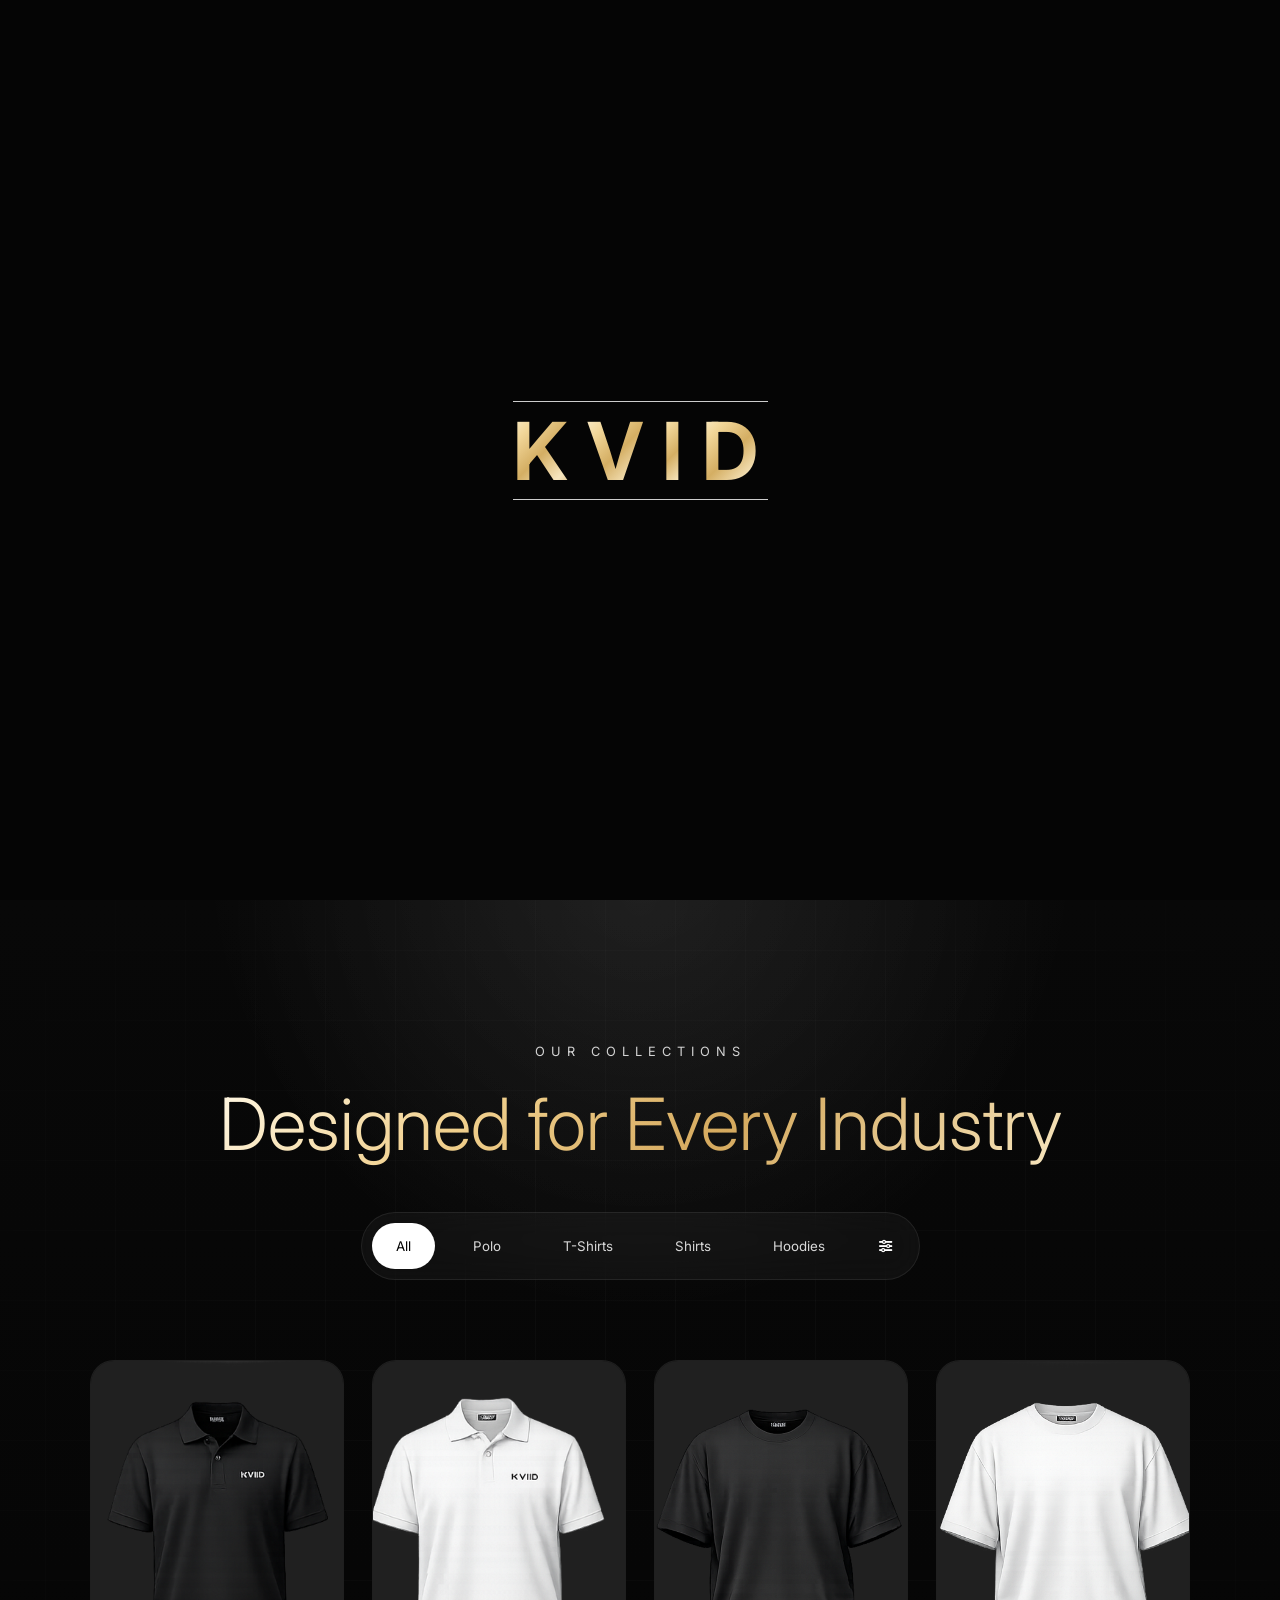
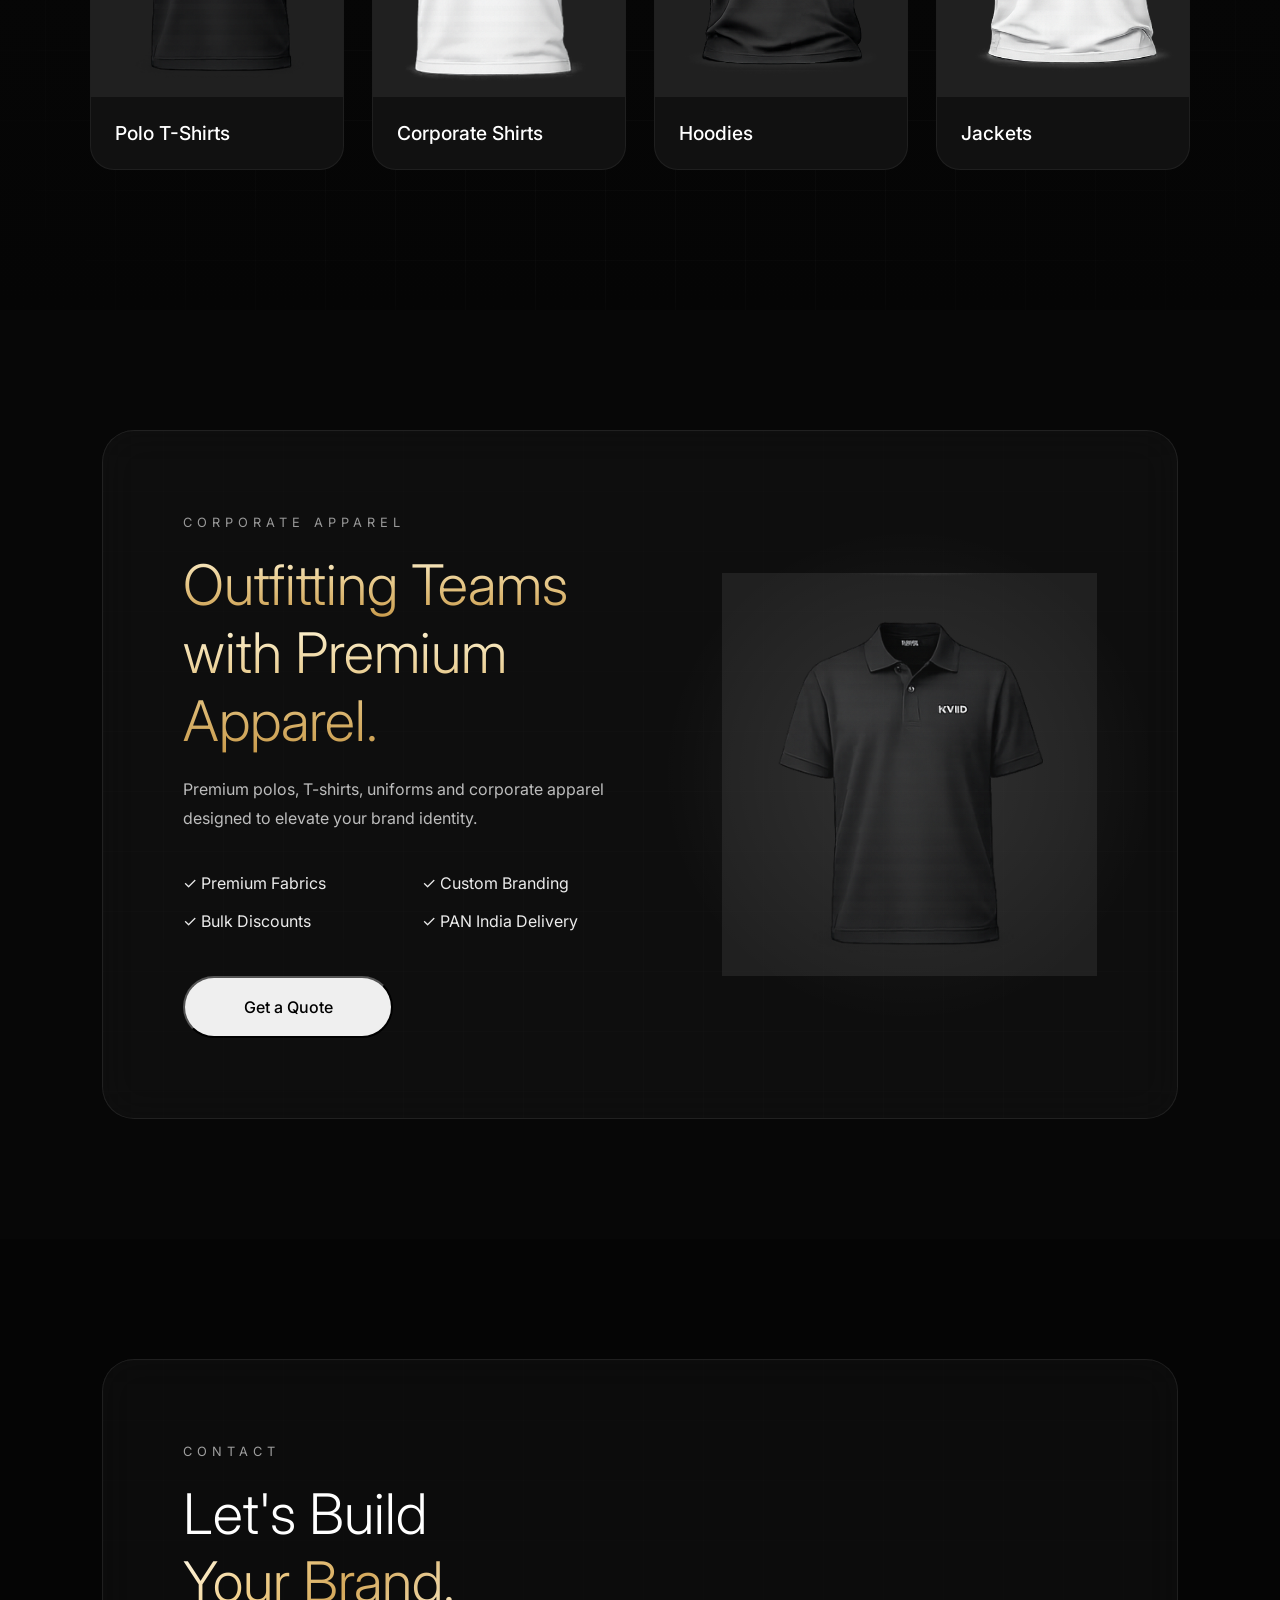
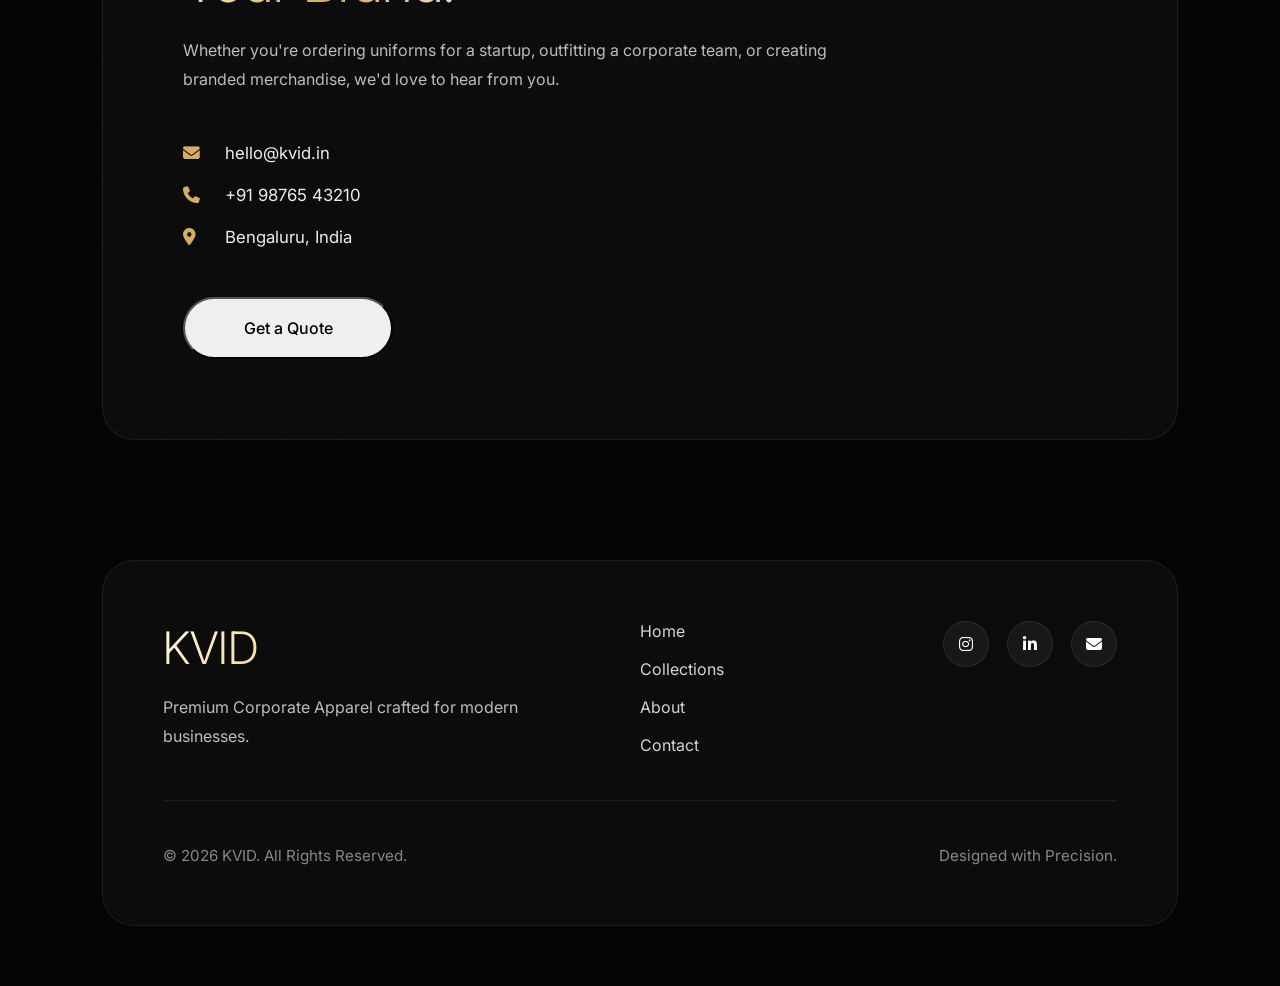
==== index.html @ 5975c732 "Complete premium KVID website with About, Contact and Footer" ====
<!DOCTYPE html>
<html lang="en">

<head>

    <meta charset="UTF-8">

    <meta name="viewport"
          content="width=device-width, initial-scale=1.0">

    <title>KVID Corporate</title>

    <link rel="stylesheet"
          href="https://cdnjs.cloudflare.com/ajax/libs/font-awesome/6.7.2/css/all.min.css">

    <link rel="preconnect"
          href="https://fonts.googleapis.com">

    <link rel="preconnect"
          href="https://fonts.gstatic.com"
          crossorigin>

    <link href="https://fonts.googleapis.com/css2?family=Inter:wght@300;400;500;600;700&display=swap"
          rel="stylesheet">
<script src="https://cdn.jsdelivr.net/npm/gsap@3.13.0/dist/gsap.min.js"></script>

    <link rel="stylesheet" href="css/global.css">
    <link rel="stylesheet" href="css/navbar.css">
    <link rel="stylesheet" href="css/hero.css">
    <link rel="stylesheet" href="css/collections.css">
    <link rel="stylesheet" href="css/animations.css">
<link rel="stylesheet" href="css/loader.css">
<link rel="stylesheet" href="css/about.css">
<link rel="stylesheet" href="css/contact.css">
<link rel="stylesheet" href="css/footer.css">

</head>

<body>

<!-- ==========================================
     NAVBAR
========================================== -->
<div id="loader">

    <div class="">

        <div class="loader-line top"></div>

        <div class="loader-logo">

            <span>K</span>
            <span>V</span>
            <span>I</span>
            <span>D</span>

        </div>

        <div class="loader-line bottom"></div>

    </div>

</div>
<header class="navbar">

    <div class="nav-wrapper container">

        <div class="logo">

            KVID

        </div>

        <nav class="nav-links">

            <a href="#hero">Home</a>
            <a href="#collections">Collections</a>
            <a href="about">About</a>
            <a href="#corporate">Corporate</a>
            <a href="#contact">Contact</a>

        </nav>

        <button class="nav-btn">

            Get Quote

        </button>

    </div>

</header>

<!-- ==========================================
     HERO
========================================== -->

<section class="hero" id="hero">

    <video
        class="hero-video"
        autoplay
        muted
        loop
        playsinline>

        <source
            src="v1.mp4"
            type="video/mp4">

    </video>

    <div class="hero-overlay"></div>

    <div class="hero-content">

        <div class="hero-text">

            <span class="hero-badge">

                PREMIUM CORPORATE APPAREL

            </span>

            <h1 class="hero-title">

                KVID <br> CLOTHING

            </h1>

            <p class="hero-description">

                MINIMALIST • CORPORATE

            </p>

            <div class="hero-buttons">

                <button class="primary-btn">

                    Explore Collection

                </button>

                <button class="secondary-btn">

                    Get a Quote

                </button>

            </div>

        </div>

    </div>

    <div class="scroll-indicator">

        Scroll

        <div class="scroll-line"></div>

    </div>

</section>

<!-- ==========================================
     COLLECTIONS
========================================== -->

<section class="collections" id="collections">

    <div class="collection-header">

        <span id= "spin" >Our Collections</span>

        <h2>    <span class="gold-text">
        Designed for Every Industry
    </span></h2>

    </div>

    <div class="collection-toolbar">

        <button class="filter-btn active">All</button>
        <button class="filter-btn">Polo</button>
        <button class="filter-btn">T-Shirts</button>
        <button class="filter-btn">Shirts</button>
        <button class="filter-btn">Hoodies</button>

        <button class="filter-icon">

            <i class="fa-solid fa-sliders"></i>

        </button>

    </div>

    <div class="collection-grid">

        <!-- CARD 1 -->

        <div class="collection-card"
             data-category="polo"
             data-name="Premium Polo"

             data-black-front="polo1.png"
             data-black-back="polo1-back.png"

             data-red-front="S-r.png"
             data-red-back="S-r-back.png"

             data-navy-front="S-b.png"
             data-navy-back="S-b-back.png">

            <img src="polo1.png" alt="Premium Polo">

            <h3>Polo T-Shirts</h3>

        </div>

        <!-- CARD 2 -->

        <div class="collection-card"
             data-category="shirts"
             data-name="Corporate Shirt"

             data-black-front="polo2.png"
             data-black-back="polo2-back.png">

            <img src="polo2.png" alt="Corporate Shirt">

            <h3>Corporate Shirts</h3>

        </div>

        <!-- CARD 3 -->

        <div class="collection-card"
             data-category="hoodies"
             data-name="Premium Hoodie"

             data-black-front="shirt1.png"
             data-black-back="shirt1-back.png">

            <img src="shirt1.png" alt="Premium Hoodie">

            <h3>Hoodies</h3>

        </div>

        <!-- CARD 4 -->

        <div class="collection-card"
             data-category="tshirts"
             data-name="Corporate Jacket"

             data-black-front="shirt2.png"
             data-black-back="shirt2-back.png">

            <img src="shirt2.png" alt="Corporate Jacket">

            <h3>Jackets</h3>

        </div>

    </div>

</section>
<!-- ==========================================
     PRODUCT QUICK VIEW MODAL
========================================== -->

<div class="product-modal">

    <div class="product-box">

        <button class="close-modal">

            &times;

        </button>

        <!-- LEFT -->

        <div class="product-left">

            <div class="product-image">

                <img
                    src=""
                    class="front-img"
                    alt="Front View">

                <img
                    src=""
                    class="back-img"
                    alt="Back View">

            </div>

        </div>

        <!-- RIGHT -->

        <div class="product-right">

            <h2 id="productTitle">

                Premium Polo

            </h2>

            <p class="product-price">

                ₹499

            </p>

            <h4>Colours</h4>

            <div class="color-options">

                <button
                    class="color black active"
                    data-color="black">
                </button>

                <button
                    class="color red"
                    data-color="red">
                </button>

                <button
                    class="color navy"
                    data-color="navy">
                </button>

            </div>

            <h4>Sizes</h4>

            <div class="sizes">

                <button>XS</button>
                <button>S</button>
                <button class="active">M</button>
                <button>L</button>
                <button>XL</button>
                <button>XXL</button>

            </div>

            <button class="primary-btn">

                Add to Cart

            </button>

        </div>

    </div>

</div>
<!-- ==========================================
     ABOUT
========================================== -->

<section class="about" id = "about">

    <div class="about-card">

        <div class="about-left">

            <span class="about-tag">
                CORPORATE APPAREL
            </span>

            <h2>
               <span> Outfitting Teams</span>
                <br>
               <span> with Premium Apparel.</span>
            </h2>

            <p>
                Premium polos, T-shirts, uniforms and corporate apparel
                designed to elevate your brand identity.
            </p>

            <div class="about-features">

               <div><span>✓ Premium Fabrics</span></div>
                <div>✓ Custom Branding</div>
                <div>✓ Bulk Discounts</div>
                <div>✓ PAN India Delivery</div>

            </div>

            <button class="primary-btn">
                Get a Quote
            </button>

        </div>

        <div class="about-right">

            <img src="polo1.png">

        </div>

    </div>

</section>
<section class="contact" id="contact">

    <div class="contact-card">

        <span class="contact-tag">
            CONTACT
        </span>

        <h2>
            Let's Build
            <br>
            <span class="gold-text">Your Brand.</span>
        </h2>

        <p>
            Whether you're ordering uniforms for a startup,
            outfitting a corporate team, or creating branded
            merchandise, we'd love to hear from you.
        </p>

        <div class="contact-info">

            <div>
                <i class="fa-solid fa-envelope"></i>
                hello@kvid.in
            </div>

            <div>
                <i class="fa-solid fa-phone"></i>
                +91 98765 43210
            </div>

            <div>
                <i class="fa-solid fa-location-dot"></i>
                Bengaluru, India
            </div>

        </div>

        <button class="primary-btn">
            Get a Quote
        </button>

    </div>

</section>
<!-- ==========================================
     FOOTER
========================================== -->

<footer class="footer">

    <div class="footer-card">

        <div class="footer-top">

            <div class="footer-brand">

                <h2>KVID</h2>

                <p>
                    Premium Corporate Apparel crafted for modern businesses.
                </p>

            </div>

            <div class="footer-links">

                <a href="#hero">Home</a>
                <a href="#collections">Collections</a>
                <a href="#about">About</a>
                <a href="#contact">Contact</a>

            </div>

            <div class="footer-social">

                <a href="#"><i class="fab fa-instagram"></i></a>
                <a href="#"><i class="fab fa-linkedin-in"></i></a>
                <a href="mailto:hello@kvid.in"><i class="fas fa-envelope"></i></a>

            </div>

        </div>

        <div class="footer-divider"></div>

        <div class="footer-bottom">

            <p>© 2026 KVID. All Rights Reserved.</p>

            <span>Designed with Precision.</span>

        </div>

    </div>

</footer>
<!-- ==========================================
     SCRIPTS
========================================== -->

<script src="js/navbar.js"></script>
<script src="js/hero.js"></script>
<script src="js/collections.js"></script>
<script src="js/app.js"></script>
<script src="js/loader.js"></script>
</body>

</html>
---- css/global.css ----
/* RESET */

*,
*::before,
*::after{
    margin:0;
    padding:0;
    box-sizing:border-box;
}

html,
body{
    width:100%;
    height:100%;
    margin:0;
    padding:0;
}

body{
    overflow-x:hidden;
    font-family:"Inter",sans-serif;
    background:#050505;
    color:white;
}

img{
    display:block;
    max-width:100%;
}

a{
    text-decoration:none;
    color:inherit;
}

button{
    font-family:inherit;
    cursor:pointer;
}

.container{
    width:min(92%,1500px);
    margin:0 auto;
}
---- css/navbar.css ----
/* ===========================================
   NAVBAR
=========================================== */

.navbar{

    position:fixed;

    top:24px;

    left:50%;

    transform:translateX(-50%);

    width:min(92%,1500px);

    z-index:1000;

    transition:.4s ease;

}

.nav-wrapper{

    display:flex;

    justify-content:space-between;

    align-items:center;

    padding:18px 36px;

    border:1px solid rgba(255,255,255,.08);

    background:rgba(10,10,10,.55);

    backdrop-filter:blur(18px);

    border-radius:18px;

}

/* ===========================================
   LOGO
=========================================== */

.logo{

    font-size:1.6rem;

    font-weight:600;

    letter-spacing:4px;

    text-transform:uppercase;

}

/* ===========================================
   LINKS
=========================================== */

.nav-links{

    display:flex;

    align-items:center;

    gap:42px;

}

.nav-links a{

    position:relative;

    color:#d7d7d7;

    font-size:.95rem;

    transition:.3s;

}

.nav-links a:hover{

    color:white;

}

.nav-links a::after{

    content:"";

    position:absolute;

    left:0;

    bottom:-8px;

    width:0;

    height:2px;

    background:white;

    transition:.3s;

}

.nav-links a:hover::after{

    width:100%;

}

/* ===========================================
   CTA
=========================================== */

.nav-btn{

    border:none;

    background:white;

    color:black;

    padding:14px 28px;

    border-radius:999px;

    font-size:.9rem;

    font-weight:600;

    transition:.35s;

}

.nav-btn:hover{

    transform:translateY(-3px);

    box-shadow:0 12px 28px rgba(255,255,255,.18);

}

/* ===========================================
   SCROLLED
=========================================== */

.navbar.scrolled{

    top:14px;

}

.navbar.scrolled .nav-wrapper{

    padding:14px 32px;

    background:rgba(8,8,8,.82);

}
---- css/hero.css ----
.hero{
    position: relative;
    min-height: 100vh;
    overflow: hidden;

    display: flex;
    align-items: flex-start;   /* instead of center */

    padding-top: 125px;        /* move content down */
}


.hero-video{

    position:absolute;

    inset:0;

    width:100%;

    height:100%;

    object-fit:cover;

    filter:brightness(.45);

}



.hero-overlay{

    position:absolute;

    inset:0;

    background:

        linear-gradient(
            to right,
            rgba(5,5,5,.82),
            rgba(5,5,5,.45),
            rgba(5,5,5,.18)
        );

}



.hero-content{
    position: relative;
    z-index: 2;

    width: min(92%, 1500px);
    margin: 0 auto;
}

.hero-text{

    max-width:650px;

}

.hero-subtitle{

    display:inline-block;

    color:#b8b8b8;

    letter-spacing:5px;

    font-size:.8rem;

    text-transform:uppercase;

    margin-bottom:28px;

}

.hero-title{

    font-size:5rem;

    font-weight:300;

    line-height:0.95;

    letter-spacing:-2px;

    margin-bottom:24px;

}

.hero-description{

    max-width:620px;

    color:#c4c4c4;

    line-height:1.8;

    font-size:1.1rem;

    margin-bottom:48px;

}


.hero-buttons{
    display:flex;
    align-items:center;
    gap:20px;
    margin-top:45px;
}

.primary-btn,
.secondary-btn{

    display:inline-flex;
    align-items:center;
    justify-content:center;

    width:auto;
    min-width:210px;
    height:62px;

    padding:0 36px;

    border-radius:999px;

    font-size:1rem;
    font-weight:500;

    flex:0 0 auto;
}


.scroll-indicator{

    position:absolute;

    left:50%;

    bottom:0px;

    transform:translateX(-50%);

    color:#d5d5d5;

    letter-spacing:4px;

    font-size:.50rem;

    text-transform:uppercase;

}

.scroll-line{

    width:1px;

    height:70px;

    background:white;

    margin:14px auto 0;

    opacity:.6;
}
.hero-stats{
    display:flex;
    gap:70px;
    margin-top:80px;
}

.stat h2{
    font-size:3rem;
    font-weight:500;
    margin-bottom:8px;
}

.stat p{
    font-size:.9rem;
    letter-spacing:2px;
    color:#bdbdbd;
    text-transform:uppercase;
}
.hero-badge{

    display:inline-flex;
    align-items:center;

    padding:10px 22px;

    border:1px solid rgba(255,255,255,.18);

    border-radius:999px;

    background:rgba(255,255,255,.06);

    backdrop-filter:blur(12px);

    color:#d7d7d7;

    text-transform:uppercase;

    letter-spacing:3px;

    font-size:.82rem;

    margin-bottom:34px;
}
---- css/collections.css ----
/* ===========================================
   COLLECTIONS
=========================================== */

.collections{

    position:relative;

    min-height:100vh;

    padding:140px 7%;

    overflow:hidden;

    z-index:5;

    background:
        radial-gradient(circle at top, rgba(255,255,255,.05), transparent 35%),
        linear-gradient(to bottom,#080808,#050505);
}
/* ===========================================
   GRID BACKGROUND
=========================================== */

.collections::after{

    content:"";

    position:absolute;

    inset:0;

    background-image:

        linear-gradient(
            rgba(255,255,255,.035) 1px,
            transparent 1px
        ),

        linear-gradient(
            90deg,
            rgba(255,255,255,.035) 1px,
            transparent 1px
        );

    background-size:60px 60px;

    opacity:.5;

    z-index:-1;

    pointer-events:none;

    mask-image:
        radial-gradient(circle at center,
        black 45%,
        transparent 95%);

    -webkit-mask-image:
        radial-gradient(circle at center,
        black 45%,
        transparent 95%);
}
.collections::after{

    content:"";

    position:absolute;

    inset:0;

    background-image:

        linear-gradient(
            rgba(255,255,255,.03) 1px,
            transparent 1px
        ),

        linear-gradient(
            90deg,
            rgba(255,255,255,.03) 1px,
            transparent 1px
        );

    background-size:70px 70px;

    opacity:.7;

    pointer-events:none;

    z-index:-1;

    background-position:center;

    mask-image:
        radial-gradient(circle,
        black 25%,
        rgba(0,0,0,.8) 55%,
        transparent 100%);

    -webkit-mask-image:
        radial-gradient(circle,
        black 25%,
        rgba(0,0,0,.8) 55%,
        transparent 100%);
}

.collections::before{

    content:"";

    position:absolute;

    width:900px;
    height:900px;

    left:50%;
    top:-500px;

    transform:translateX(-50%);

    background:
        radial-gradient(circle,
        rgba(255,255,255,.05),
        transparent 70%);
}

/* ===========================================
   HEADER
=========================================== */

.collection-header{

    text-align:center;

    margin-bottom:45px;
}

#spin{

    color:#d2d2d2;

    letter-spacing:6px;

    text-transform:uppercase;

    font-size:.8rem;
}

.collection-header h2{

    font-size:clamp(3rem,6vw,4.5rem);

    font-weight:300;

    margin-top:20px;
}

/* ===========================================
   TOOLBAR
=========================================== */

.collection-toolbar{

    width:fit-content;

    margin:0 auto 80px;

    display:flex;

    gap:14px;

    padding:10px;

    border-radius:999px;

    background:rgba(255,255,255,.04);

    border:1px solid rgba(255,255,255,.08);

    backdrop-filter:blur(15px);
}

.filter-btn{

    padding:13px 24px;

    border:none;

    border-radius:999px;

    background:transparent;

    color:#d9d9d9;

    cursor:pointer;

    transition:.3s;
}

.filter-btn:hover{

    background:rgba(255,255,255,.08);
}

.filter-btn.active{

    background:white;

    color:black;
}

.filter-icon{

    width:46px;
    height:46px;

    border:none;

    border-radius:50%;

    background:transparent;

    color:white;

    cursor:pointer;
}

/* ===========================================
   GRID
=========================================== */

.collection-grid{

    display:grid;

    grid-template-columns:repeat(4,1fr);

    gap:28px;
}

/* ===========================================
   CARD
=========================================== */

.collection-card{

    background:#111;

    border-radius:24px;

    overflow:hidden;

    border:1px solid rgba(255,255,255,.06);

    cursor:pointer;

    transition:.4s;
}

.collection-card:hover{

    transform:translateY(-8px);

    border-color:rgba(255,255,255,.18);

    box-shadow:0 20px 60px rgba(0,0,0,.45);
}

.collection-card img{

    width:100%;

    aspect-ratio:3/4;

    object-fit:cover;

    transition:.45s;
}

.collection-card:hover img{

    transform:scale(1.05);
}

.collection-card h3{

    padding:24px;

    font-weight:500;

    font-size:1.2rem;
}

/* ===========================================
   MODAL
=========================================== */

.product-modal{

    position:fixed;

    inset:0;

    display:none;

    justify-content:center;

    align-items:center;

    padding:40px;

    background:rgba(0,0,0,.75);

    backdrop-filter:blur(15px);

    z-index:9999;
}

.product-modal.active{

    display:flex;
}

/* ===========================================
   BOX
=========================================== */

.product-box{

    width:1100px;

    max-width:100%;

    background:#101010;

    border-radius:30px;

    border:1px solid rgba(255,255,255,.08);

    display:grid;

    grid-template-columns:1fr 1fr;

    overflow:hidden;

    position:relative;
}

/* ===========================================
   CLOSE BUTTON
=========================================== */

.close-modal{

    position:absolute;

    top:25px;
    right:25px;

    width:42px;
    height:42px;

    border:none;

    border-radius:50%;

    background:#1f1f1f;

    color:white;

    cursor:pointer;

    font-size:22px;
}

/* ===========================================
   LEFT
=========================================== */

.product-left{

    padding:60px;

    display:flex;

    justify-content:center;

    align-items:center;
}

.product-image{

    width:100%;

    max-width:420px;

    aspect-ratio:1;

    position:relative;

    cursor:pointer;
}

.front-img,
.back-img{

    position:absolute;

    inset:0;

    width:100%;
    height:100%;

    object-fit:contain;

    transition:opacity .35s ease;

    pointer-events:none;
}

.front-img{

    opacity:1;
}

.back-img{

    opacity:0;
}

.product-image:hover .front-img{

    opacity:0;

}

.product-image:hover .back-img{

    opacity:1;

}

/* ===========================================
   RIGHT
=========================================== */

.product-right{

    padding:60px;

    display:flex;

    flex-direction:column;

    justify-content:center;
}

.product-right h2{

    font-size:2.4rem;

    font-weight:400;

    margin-bottom:12px;
}

.product-price{

    font-size:1.5rem;

    color:#ddd;

    margin-bottom:35px;
}

.product-right h4{

    margin-bottom:14px;

    font-weight:500;
}

/* ===========================================
   COLORS
=========================================== */

.color-options{

    display:flex;

    gap:14px;

    margin-bottom:35px;
}

.color{

    width:34px;
    height:34px;

    border-radius:50%;

    border:2px solid transparent;

    cursor:pointer;
}

.color.active{

    border-color:white;
}

.black{

    background:black;
}

.red{

    background:red;
}

.navy{

    background:#18305d;
}

/* ===========================================
   SIZES
=========================================== */

.sizes{

    display:flex;

    flex-wrap:wrap;

    gap:12px;

    margin-bottom:40px;
}

.sizes button{

    width:52px;
    height:52px;

    border:1px solid rgba(255,255,255,.15);

    background:#151515;

    color:white;

    border-radius:10px;

    cursor:pointer;

    transition:.3s;
}

.sizes button:hover{

    border-color:white;
}

.sizes button.active{

    background:white;

    color:black;
}

/* ===========================================
   BUTTON
=========================================== */

.product-right .primary-btn{

    width:220px;

    margin-top:10px;
}
.gold-text{

    background:linear-gradient(
        135deg,
        #FFF8E6 0%,
        #F1D08D 30%,
        #D4A85B 60%,
        #F7E6BF 100%
    );

    -webkit-background-clip:text;
    background-clip:text;
    -webkit-text-fill-color:transparent;

    display:inline-block;
}
---- css/animations.css ----
.fade-up{

    opacity:0;

    transform:translateY(60px);

}

.fade{

    opacity:0;

}

.scale{

    opacity:0;

    transform:scale(.8);

}
---- css/loader.css ----
.loader-logo{

    display:flex;

    gap:35px;

    overflow:hidden;
}

.loader-logo span{

    color:white;

    font-size:5rem;

    font-weight:700;

    letter-spacing:8px;

    opacity:0;

    transform:translateY(80px);
}
#loader{

    position:fixed;
    inset:0;

    background:#050505;

    display:flex;
    justify-content:center;
    align-items:center;

    z-index:10000;
}

.loader-inner{

    width:650px;

    display:flex;

    flex-direction:column;

    align-items:center;

    gap:40px;
}

.loader-line{

    width:0;

    height:1px;

    background:white;

    opacity:.8;
}

.loader-logo{

    display:flex;

    gap:35px;

    overflow:hidden;
}

.loader-logo span{

    font-size:5rem;

    font-weight:700;

    letter-spacing:10px;

    opacity:0;

    transform:translateY(60px);

    background:linear-gradient(
        135deg,
        #FFF8E6 0%,
        #F2D79A 25%,
        #D4AE63 50%,
        #F7E6BF 75%,
        #B8893C 100%
    );

    -webkit-background-clip:text;
    background-clip:text;
    -webkit-text-fill-color:transparent;

}
---- css/about.css ----
/* ===========================================
   ABOUT
=========================================== */

.about{

    padding:120px 8%;

    background:#070707;

    display:flex;

    justify-content:center;
}
.about-card{

    width:100%;

    max-width:1250px;

    background:rgba(255,255,255,.03);

    border:1px solid rgba(255,255,255,.08);

    border-radius:32px;

    backdrop-filter:blur(20px);

    display:grid;

    grid-template-columns:1.1fr .9fr;

    gap:80px;

    padding:80px;

    position:relative;

    overflow:hidden;
}

.about-card::before{

    content:"";

    position:absolute;

    inset:0;

    background-image:

        linear-gradient(rgba(255,255,255,.025) 1px,transparent 1px),

        linear-gradient(
        90deg,
        rgba(255,255,255,.025) 1px,
        transparent 1px);

    background-size:60px 60px;

    opacity:.35;

    pointer-events:none;
}

.about-container{

    position:relative;

    z-index:2;

    max-width:1450px;

    margin:auto;

    display:grid;

    grid-template-columns:1.1fr .9fr;

    align-items:center;

    gap:100px;
}

.about-tag{

    letter-spacing:5px;

    font-size:.8rem;

    color:#999;
}

.about h2{

    font-size:3.5rem;

    font-weight:300;

    margin:20px 0;
}
.about h2 span{

    background: linear-gradient(
        180deg,
        #FFF6D8 0%,
        #E7C98B 45%,
        #C89A4A 100%
    );

    -webkit-background-clip: text;
    background-clip: text;

    -webkit-text-fill-color: transparent;

    display:inline-block;
}

.about p{

    color:#bdbdbd;

    line-height:1.8;

    margin-bottom:40px;
}

.about-features{

    display:grid;

    grid-template-columns:repeat(2,1fr);

    gap:18px;

    margin-bottom:45px;
}

.about-features div{

    color:#ececec;
}

.about-right{

    display:flex;

    justify-content:center;

    align-items:center;
}

.about-right::before{

    content:"";

    position:absolute;

    width:500px;

    height:500px;

    border-radius:50%;

    background:radial-gradient(circle,
    rgba(255,255,255,.08),
    transparent 70%);
}

.about-right img{

    width:100%;

    max-width:420px;

    animation:float 6s ease-in-out infinite;
}

@keyframes float{

    0%{

        transform:translateY(0px);
    }

    50%{

        transform:translateY(-12px);
    }

    100%{

        transform:translateY(0px);
    }
}
---- css/contact.css ----
.contact{

    padding:120px 8%;

    display:flex;

    justify-content:center;

    background:#050505;

}

.contact-card{

    width:100%;

    max-width:1250px;

    padding:80px;

    border-radius:32px;

    background:rgba(255,255,255,.03);

    border:1px solid rgba(255,255,255,.08);

    backdrop-filter:blur(20px);

    position:relative;

    overflow:hidden;

}

.contact-card::before{

    content:"";

    position:absolute;

    inset:0;

    background-image:

        linear-gradient(rgba(255,255,255,.025) 1px,transparent 1px),

        linear-gradient(90deg,
        rgba(255,255,255,.025) 1px,
        transparent 1px);

    background-size:60px 60px;

    opacity:.35;

}

.contact-tag{

    letter-spacing:5px;

    color:#9f9f9f;

    font-size:.8rem;

}

.contact h2{

    font-size:3.5rem;

    font-weight:300;

    margin:20px 0;

}

.contact p{

    max-width:650px;

    color:#bdbdbd;

    line-height:1.8;

    margin-bottom:50px;

}

.contact-info{

    display:grid;

    gap:22px;

    margin-bottom:50px;

}

.contact-info div{

    display:flex;

    align-items:center;

    gap:18px;

    color:#ededed;

    font-size:1.05rem;

}

.contact-info i{

    color:#D4AE63;

    width:24px;

}
---- css/footer.css ----
/* ===========================================
   FOOTER
=========================================== */

.footer{

    padding:0 8% 60px;

    background:#050505;

    display:flex;

    justify-content:center;

}

.footer-card{

    width:100%;

    max-width:1250px;

    background:rgba(255,255,255,.03);

    border:1px solid rgba(255,255,255,.08);

    border-radius:32px;

    backdrop-filter:blur(20px);

    padding:60px;

    position:relative;

    overflow:hidden;

}

.footer-card::before{

    content:"";

    position:absolute;

    inset:0;

    background-image:

        linear-gradient(rgba(255,255,255,.02) 1px,transparent 1px),

        linear-gradient(
            90deg,
            rgba(255,255,255,.02) 1px,
            transparent 1px);

    background-size:60px 60px;

    opacity:.4;

    pointer-events:none;

}

.footer-top{

    display:grid;

    grid-template-columns:2fr 1fr 1fr;

    gap:60px;

    align-items:start;

    position:relative;

    z-index:2;

}

.footer-brand h2{

    font-size:2.8rem;

    font-weight:300;

    margin-bottom:18px;

    background:linear-gradient(
        135deg,
        #FFF8E6,
        #F2D79A,
        #D4AE63,
        #B8893C
    );

    -webkit-background-clip:text;

    background-clip:text;

    -webkit-text-fill-color:transparent;

}

.footer-brand p{

    color:#bdbdbd;

    line-height:1.8;

    max-width:360px;

}

.footer-links{

    display:flex;

    flex-direction:column;

    gap:18px;

}

.footer-links a{

    color:#d5d5d5;

    text-decoration:none;

    transition:.3s;

}

.footer-links a:hover{

    color:#D4AE63;

}

.footer-social{

    display:flex;

    gap:18px;

    justify-content:flex-end;

}

.footer-social a{

    width:46px;

    height:46px;

    border-radius:50%;

    background:rgba(255,255,255,.05);

    border:1px solid rgba(255,255,255,.08);

    display:flex;

    align-items:center;

    justify-content:center;

    color:white;

    text-decoration:none;

    transition:.35s;

}

.footer-social a:hover{

    transform:translateY(-5px);

    border-color:#D4AE63;

    color:#D4AE63;

}

.footer-divider{

    height:1px;

    background:rgba(255,255,255,.08);

    margin:45px 0;

}

.footer-bottom{

    display:flex;

    justify-content:space-between;

    align-items:center;

    color:#888;

    font-size:.95rem;

    position:relative;

    z-index:2;

}
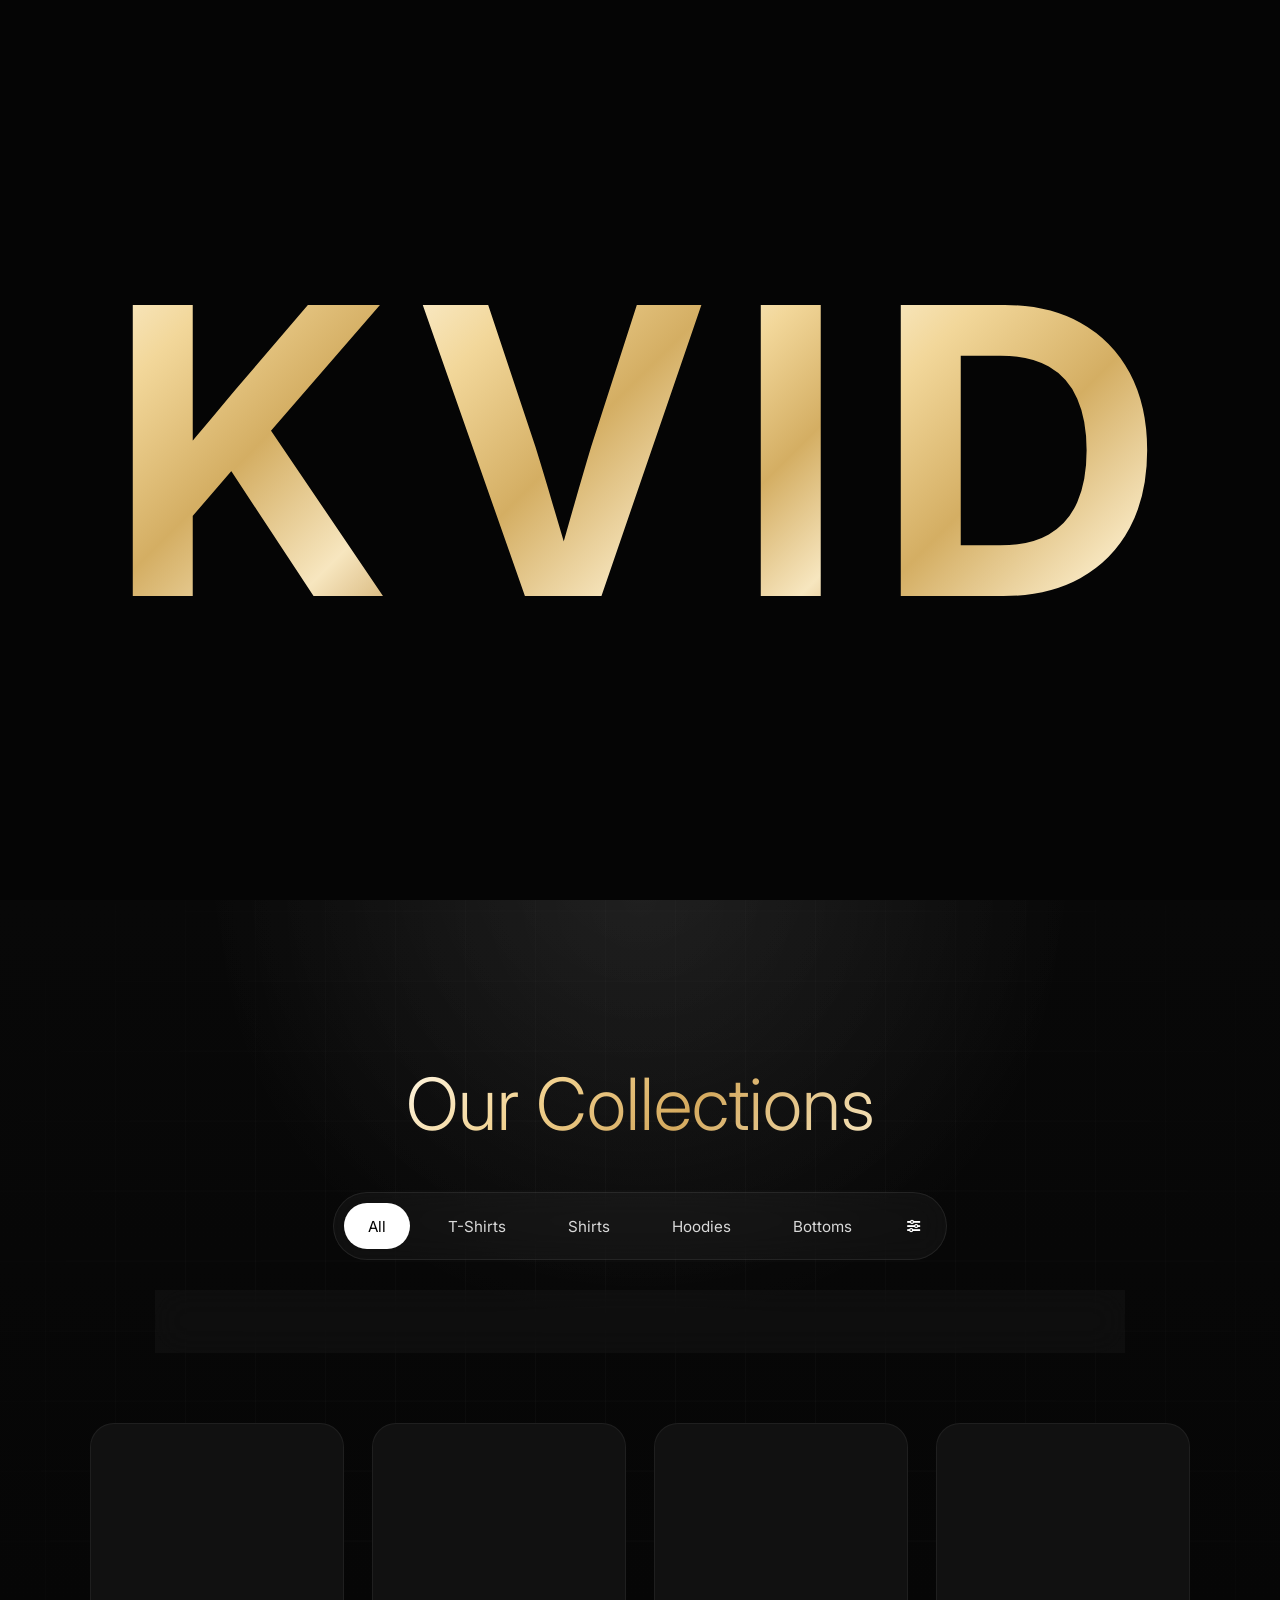
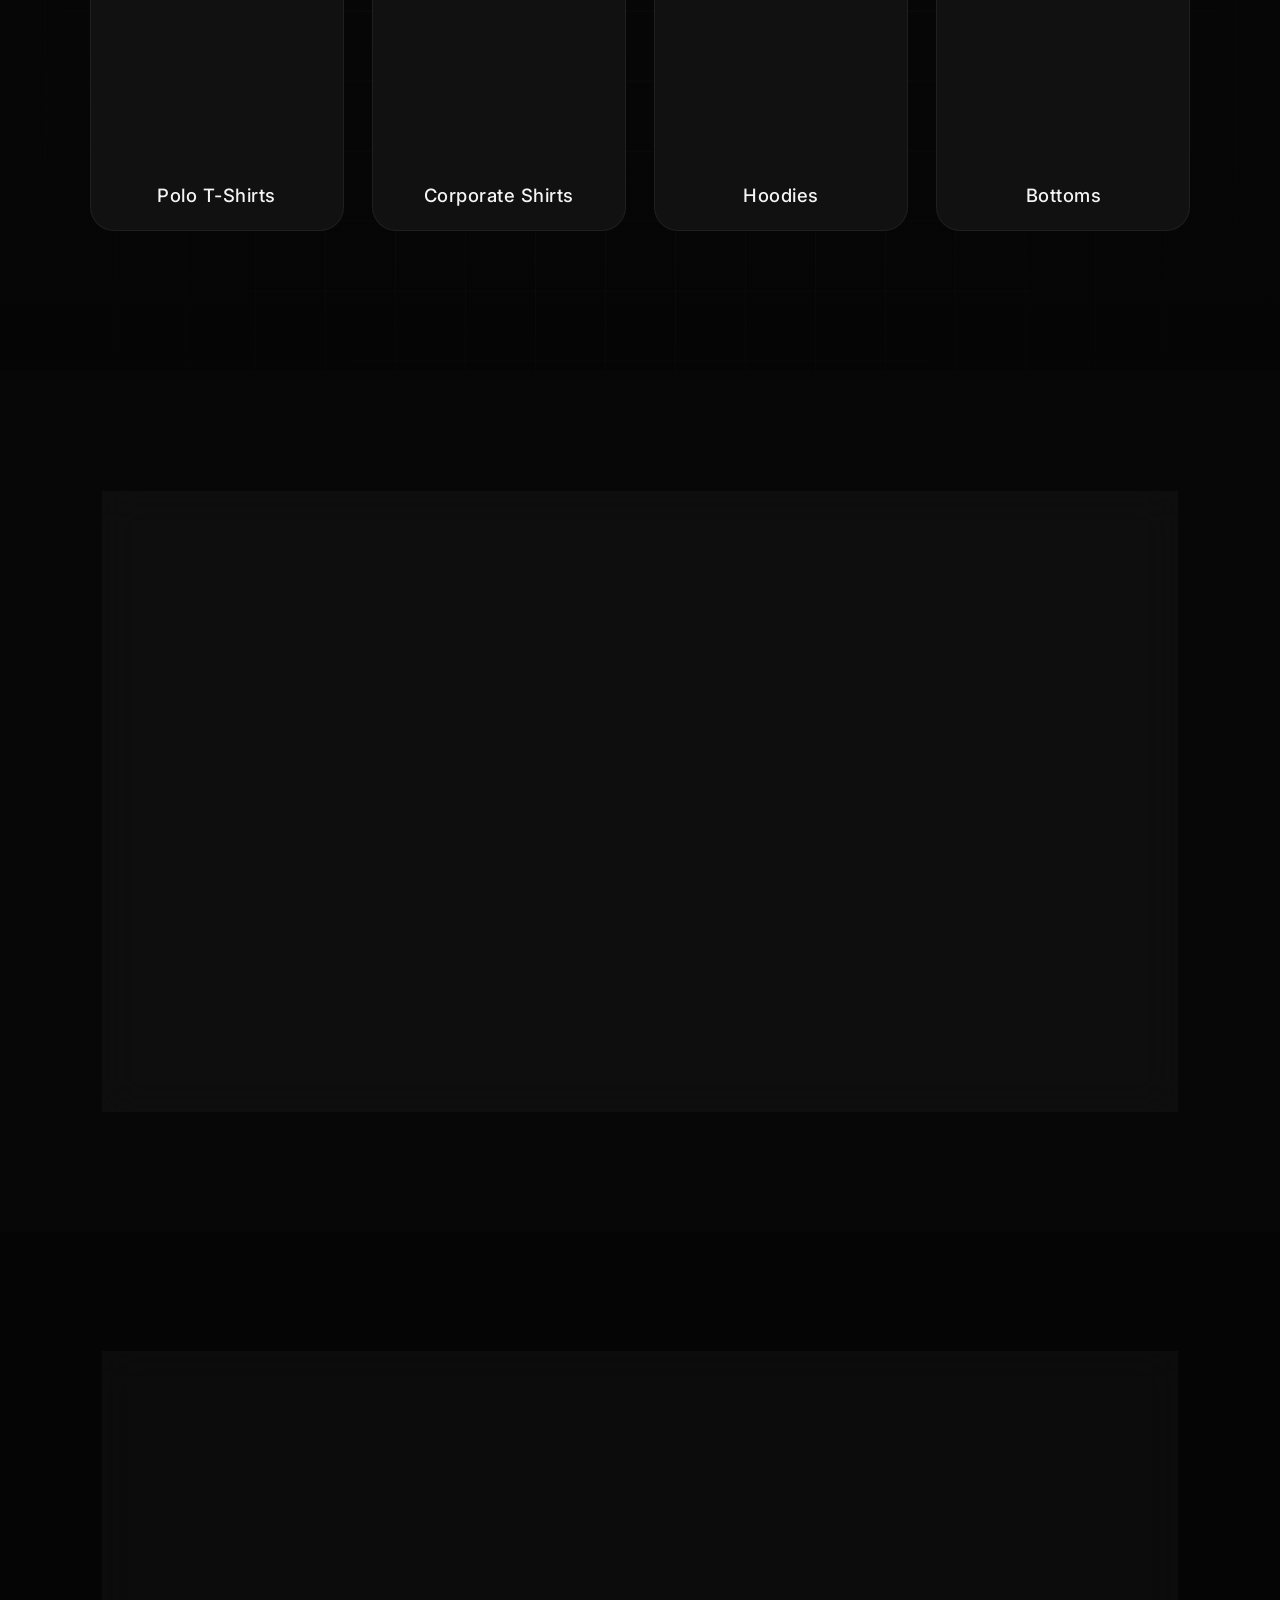
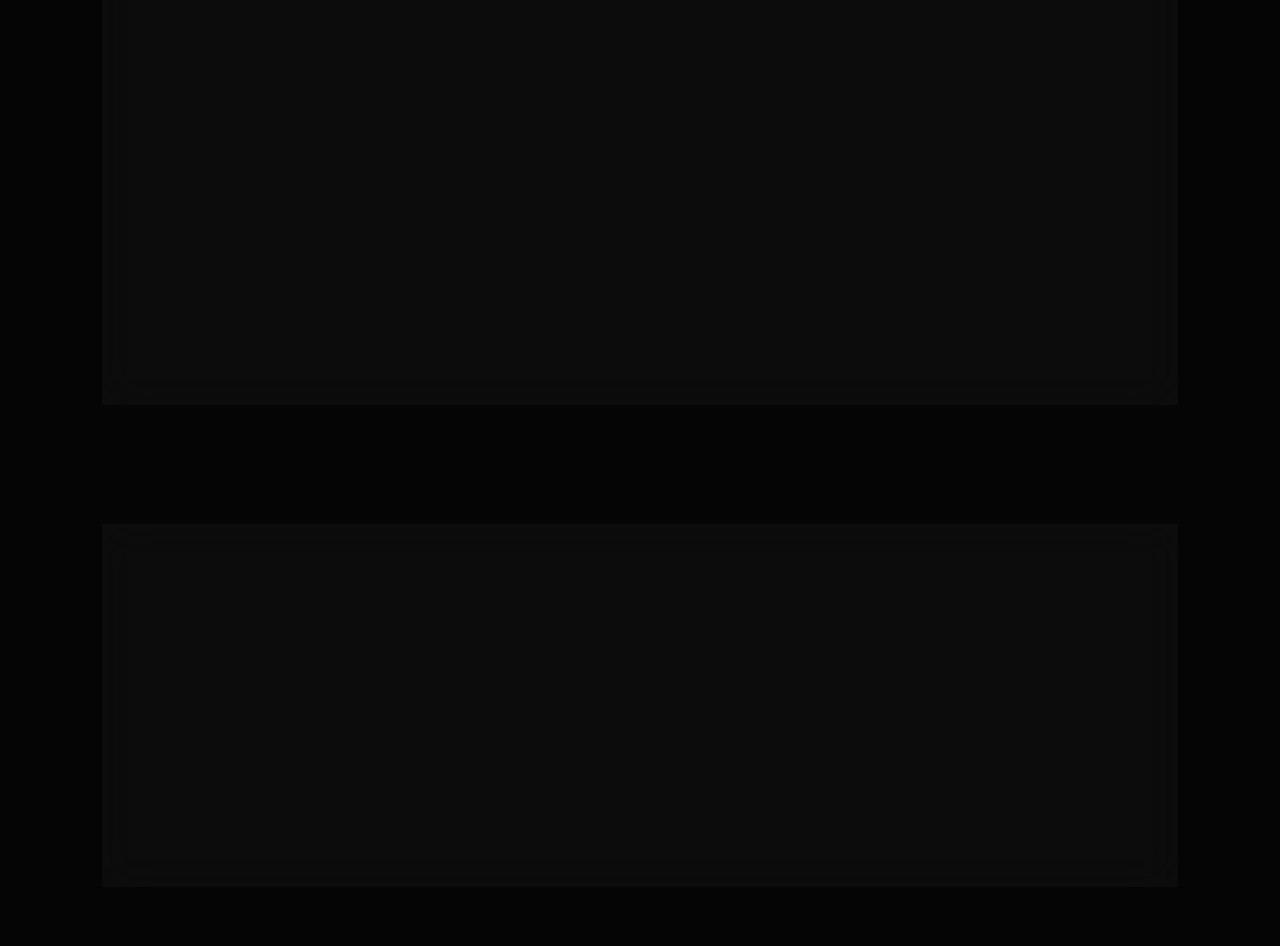
==== commit 5289c154: "Update - 1" ====
--- a/index.html
+++ b/index.html
@@ -30,7 +30,7 @@
     <link rel="stylesheet" href="css/collections.css">
     <link rel="stylesheet" href="css/animations.css">
 <link rel="stylesheet" href="css/loader.css">
-<link rel="stylesheet" href="css/about.css">
+<link rel="stylesheet" href="css/about1.css">
 <link rel="stylesheet" href="css/contact.css">
 <link rel="stylesheet" href="css/footer.css">
 
@@ -45,7 +45,7 @@
 
     <div class="">
 
-        <div class="loader-line top"></div>
+        <div class=""></div>
 
         <div class="loader-logo">
 
@@ -56,7 +56,7 @@
 
         </div>
 
-        <div class="loader-line bottom"></div>
+        <div class=""></div>
 
     </div>
 
@@ -74,16 +74,16 @@
         <nav class="nav-links">
 
             <a href="#hero">Home</a>
-            <a href="#collections">Collections</a>
-            <a href="about">About</a>
-            <a href="#corporate">Corporate</a>
+            
+            <a href="about.html">About</a>
+            
             <a href="#contact">Contact</a>
 
         </nav>
 
         <button class="nav-btn">
 
-            Get Quote
+            Cart
 
         </button>
 
@@ -118,19 +118,19 @@
 
             <span class="hero-badge">
 
-                PREMIUM CORPORATE APPAREL
+                YOUR MERCHANDISE PARTNER
 
             </span>
 
             <h1 class="hero-title">
 
-                KVID <br> CLOTHING
+                KVID <br> MERCH
 
             </h1>
 
             <p class="hero-description">
 
-                MINIMALIST • CORPORATE
+                Your Merchandise Partner
 
             </p>
 
@@ -144,7 +144,7 @@
 
                 <button class="secondary-btn">
 
-                    Get a Quote
+                    Raise an Enquiry
 
                 </button>
 
@@ -172,21 +172,41 @@
 
     <div class="collection-header">
 
-        <span id= "spin" >Our Collections</span>
-
-        <h2>    <span class="gold-text">
-        Designed for Every Industry
-    </span></h2>
-
-    </div>
+        <span id="spin"></span>
+
+        <h2>
+            <span class="gold-text">
+                Our Collections
+            </span>
+        </h2>
+
+    </div>
+
+    <!-- ==========================================
+            MAIN FILTERS
+    ========================================== -->
 
     <div class="collection-toolbar">
 
-        <button class="filter-btn active">All</button>
-        <button class="filter-btn">Polo</button>
-        <button class="filter-btn">T-Shirts</button>
-        <button class="filter-btn">Shirts</button>
-        <button class="filter-btn">Hoodies</button>
+        <button class="filter-btn active" data-filter="all">
+            All
+        </button>
+
+        <button class="filter-btn" data-filter="t-shirts">
+            T-Shirts
+        </button>
+
+        <button class="filter-btn" data-filter="shirts">
+            Shirts
+        </button>
+
+        <button class="filter-btn" data-filter="hoodies">
+            Hoodies
+        </button>
+
+        <button class="filter-btn" data-filter="bottoms">
+            Bottoms
+        </button>
 
         <button class="filter-icon">
 
@@ -196,12 +216,126 @@
 
     </div>
 
+    <!-- ==========================================
+            SUB FILTERS
+    ========================================== -->
+
+    <div class="subcategory-toolbar">
+
+        <!-- T-Shirts -->
+
+        <div class="subcategory-group active" data-parent="t-shirts">
+
+            <button class="sub-filter active">All</button>
+
+            <button class="sub-filter">
+                Performars
+            </button>
+
+            <button class="sub-filter">
+                Cotblend
+            </button>
+
+            <button class="sub-filter">
+                Cloudkot
+            </button>
+
+            <button class="sub-filter">
+                Halodrop
+            </button>
+
+            <button class="sub-filter">
+                Ezzygo
+            </button>
+
+            <button class="sub-filter">
+                Featherflex
+            </button>
+
+            <button class="sub-filter">
+                Spuntee
+            </button>
+
+            <button class="sub-filter">
+                Fluxknit
+            </button>
+
+        </div>
+
+        <!-- Shirts -->
+
+        <div class="subcategory-group" data-parent="shirts">
+
+            <button class="sub-filter active">
+                All
+            </button>
+
+            <button class="sub-filter">
+                Formal Shirts
+            </button>
+
+            <button class="sub-filter">
+                Casual Shirts
+            </button>
+
+        </div>
+
+        <!-- Hoodies -->
+
+        <div class="subcategory-group" data-parent="hoodies">
+
+            <button class="sub-filter active">
+                All
+            </button>
+
+            <button class="sub-filter">
+                Overhood
+            </button>
+
+            <button class="sub-filter">
+                Zipline
+            </button>
+
+        </div>
+
+        <!-- Bottoms -->
+
+        <div class="subcategory-group" data-parent="bottoms">
+
+            <button class="sub-filter active">
+                All
+            </button>
+
+            <button class="sub-filter">
+                Indifit
+            </button>
+
+            <button class="sub-filter">
+                Blucut
+            </button>
+
+            <button class="sub-filter">
+                Runflex
+            </button>
+
+            <button class="sub-filter">
+                Aircut
+            </button>
+
+        </div>
+
+    </div>
+
+    <!-- ==========================================
+            PRODUCT GRID
+    ========================================== -->
+
     <div class="collection-grid">
 
         <!-- CARD 1 -->
 
         <div class="collection-card"
-             data-category="polo"
+             data-category="t-shirts"
              data-name="Premium Polo"
 
              data-black-front="polo1.png"
@@ -213,7 +347,21 @@
              data-navy-front="S-b.png"
              data-navy-back="S-b-back.png">
 
-            <img src="polo1.png" alt="Premium Polo">
+            <div class="card-flip">
+
+                <div class="card-inner">
+
+                    <img class="card-front"
+                         src="polo1.png"
+                         alt="Front">
+
+                    <img class="card-back"
+                         src="polo1-back.png"
+                         alt="Back">
+
+                </div>
+
+            </div>
 
             <h3>Polo T-Shirts</h3>
 
@@ -228,7 +376,21 @@
              data-black-front="polo2.png"
              data-black-back="polo2-back.png">
 
-            <img src="polo2.png" alt="Corporate Shirt">
+            <div class="card-flip">
+
+                <div class="card-inner">
+
+                    <img class="card-front"
+                         src="polo2.png"
+                         alt="Front">
+
+                    <img class="card-back"
+                         src="polo2-back.png"
+                         alt="Back">
+
+                </div>
+
+            </div>
 
             <h3>Corporate Shirts</h3>
 
@@ -243,7 +405,21 @@
              data-black-front="shirt1.png"
              data-black-back="shirt1-back.png">
 
-            <img src="shirt1.png" alt="Premium Hoodie">
+            <div class="card-flip">
+
+                <div class="card-inner">
+
+                    <img class="card-front"
+                         src="shirt1.png"
+                         alt="Front">
+
+                    <img class="card-back"
+                         src="shirt1-back.png"
+                         alt="Back">
+
+                </div>
+
+            </div>
 
             <h3>Hoodies</h3>
 
@@ -252,22 +428,35 @@
         <!-- CARD 4 -->
 
         <div class="collection-card"
-             data-category="tshirts"
+             data-category="bottoms"
              data-name="Corporate Jacket"
 
              data-black-front="shirt2.png"
              data-black-back="shirt2-back.png">
 
-            <img src="shirt2.png" alt="Corporate Jacket">
-
-            <h3>Jackets</h3>
-
-        </div>
-
-    </div>
-
-</section>
-<!-- ==========================================
+            <div class="card-flip">
+
+                <div class="card-inner">
+
+                    <img class="card-front"
+                         src="shirt2.png"
+                         alt="Front">
+
+                    <img class="card-back"
+                         src="shirt2-back.png"
+                         alt="Back">
+
+                </div>
+
+            </div>
+
+            <h3>Bottoms</h3>
+
+        </div>
+
+    </div>
+
+</section><!-- ==========================================
      PRODUCT QUICK VIEW MODAL
 ========================================== -->
 
@@ -342,12 +531,12 @@
 
             <div class="sizes">
 
-                <button>XS</button>
                 <button>S</button>
-                <button class="active">M</button>
-                <button>L</button>
+                <button>M</button>
+                <button class="active">L</button>
                 <button>XL</button>
                 <button>XXL</button>
+                <button>XXXL</button>
 
             </div>
 
@@ -377,9 +566,9 @@
             </span>
 
             <h2>
-               <span> Outfitting Teams</span>
+               <span> Uniforms Built</span>
                 <br>
-               <span> with Premium Apparel.</span>
+               <span> for Your Team.</span>
             </h2>
 
             <p>
@@ -389,16 +578,16 @@
 
             <div class="about-features">
 
-               <div><span>✓ Premium Fabrics</span></div>
-                <div>✓ Custom Branding</div>
+               <div><span>✓ Custom Printing Done</span></div>
+                <div>✓ Custom Embriodery</div>
                 <div>✓ Bulk Discounts</div>
-                <div>✓ PAN India Delivery</div>
-
-            </div>
-
-            <button class="primary-btn">
-                Get a Quote
-            </button>
+                <div>✓ Free Logo Making</div>
+
+            </div>
+
+<button class="primary-btn quote-btn">
+    Get a Quote
+</button>
 
         </div>
 
@@ -420,38 +609,37 @@
         </span>
 
         <h2>
-            Let's Build
+            Need
             <br>
-            <span class="gold-text">Your Brand.</span>
+            <span class="gold-text">Anything Else?</span>
         </h2>
 
         <p>
-            Whether you're ordering uniforms for a startup,
-            outfitting a corporate team, or creating branded
-            merchandise, we'd love to hear from you.
+            You dream it, we stitch it. 
+Any quality. Any thickness,any style - we got you covered
         </p>
 
         <div class="contact-info">
 
             <div>
                 <i class="fa-solid fa-envelope"></i>
-                hello@kvid.in
+                info@kvidmerch.com
             </div>
 
             <div>
                 <i class="fa-solid fa-phone"></i>
-                +91 98765 43210
+                +91 7411196731
             </div>
 
             <div>
                 <i class="fa-solid fa-location-dot"></i>
-                Bengaluru, India
+                Office Hours: 10:30 Am - 7:30 Pm
             </div>
 
         </div>
 
         <button class="primary-btn">
-            Get a Quote
+            Drop your requirements here!
         </button>
 
     </div>
@@ -480,7 +668,6 @@
             <div class="footer-links">
 
                 <a href="#hero">Home</a>
-                <a href="#collections">Collections</a>
                 <a href="#about">About</a>
                 <a href="#contact">Contact</a>
 
@@ -488,9 +675,12 @@
 
             <div class="footer-social">
 
-                <a href="#"><i class="fab fa-instagram"></i></a>
-                <a href="#"><i class="fab fa-linkedin-in"></i></a>
-                <a href="mailto:hello@kvid.in"><i class="fas fa-envelope"></i></a>
+                <a href="https://www.instagram.com/kvidmerch?igsh=MncxeWIycmRmcWo4"><i class="fab fa-instagram"></i></a>
+                <a href="https://www.linkedin.com/in/kvid-merch-b28121424?utm_source=share_via&utm_content=profile&utm_medium=member_android"><i class="fab fa-linkedin-in"></i></a>
+                <a href="mailto:info@kvidmerch.com"><i class="fas fa-envelope"></i></a>
+    <a href="https://www.facebook.com/share/1Ea1J1F7zX/" target="_blank">
+        <i class="fab fa-facebook-f"></i>
+    </a>
 
             </div>
 
@@ -502,13 +692,56 @@
 
             <p>© 2026 KVID. All Rights Reserved.</p>
 
-            <span>Designed with Precision.</span>
 
         </div>
 
     </div>
 
 </footer>
+<!-- ==========================================
+     QUOTE MODAL
+========================================== -->
+
+<div class="quote-modal">
+
+    <div class="quote-box">
+
+        <button class="close-quote">&times;</button>
+
+        <h2>Request a Quote</h2>
+
+        <p>Tell us about your requirements.</p>
+
+        <input
+            type="text"
+            id="customerName"
+            placeholder="Your Name">
+
+        <input
+            type="text"
+            id="companyName"
+            placeholder="Company Name">
+
+        <input
+            type="tel"
+            id="phoneNumber"
+            placeholder="Phone Number">
+
+        <textarea
+            id="customerMessage"
+            rows="6"
+            placeholder="Tell us what you need..."></textarea>
+
+        <button id="sendWhatsapp">
+
+            Send via WhatsApp
+
+        </button>
+
+    </div>
+
+</div>
+
 <!-- ==========================================
      SCRIPTS
 ========================================== -->
@@ -518,6 +751,7 @@
 <script src="js/collections.js"></script>
 <script src="js/app.js"></script>
 <script src="js/loader.js"></script>
+<script src="js/quote.js"></script>
+
 </body>
-
 </html>
--- a/css/navbar.css
+++ b/css/navbar.css
@@ -5,38 +5,36 @@
 .navbar{
 
     position:fixed;
-
     top:24px;
-
     left:50%;
-
     transform:translateX(-50%);
 
     width:min(92%,1500px);
 
     z-index:1000;
 
-    transition:.4s ease;
+    transition:all .4s ease;
 
 }
 
 .nav-wrapper{
 
     display:flex;
+    justify-content:space-between;
+    align-items:center;
 
-    justify-content:space-between;
-
-    align-items:center;
+    width:100%;
 
     padding:18px 36px;
 
     border:1px solid rgba(255,255,255,.08);
+    border-radius:18px;
 
     background:rgba(10,10,10,.55);
+    backdrop-filter:blur(18px);
+    -webkit-backdrop-filter:blur(18px);
 
-    backdrop-filter:blur(18px);
-
-    border-radius:18px;
+    transition:all .4s ease;
 
 }
 
@@ -47,12 +45,11 @@
 .logo{
 
     font-size:1.6rem;
+    font-weight:700;
+    letter-spacing:4px;
+    text-transform:uppercase;
 
-    font-weight:600;
-
-    letter-spacing:4px;
-
-    text-transform:uppercase;
+    color:#D4AF37;
 
 }
 
@@ -63,9 +60,7 @@
 .nav-links{
 
     display:flex;
-
     align-items:center;
-
     gap:42px;
 
 }
@@ -75,16 +70,18 @@
     position:relative;
 
     color:#d7d7d7;
+    font-size:.95rem;
+    font-weight:500;
 
-    font-size:.95rem;
+    text-decoration:none;
 
-    transition:.3s;
+    transition:.3s ease;
 
 }
 
 .nav-links a:hover{
 
-    color:white;
+    color:#fff;
 
 }
 
@@ -95,16 +92,14 @@
     position:absolute;
 
     left:0;
-
     bottom:-8px;
 
     width:0;
-
     height:2px;
 
-    background:white;
+    background:#fff;
 
-    transition:.3s;
+    transition:width .3s ease;
 
 }
 
@@ -121,20 +116,21 @@
 .nav-btn{
 
     border:none;
+    outline:none;
 
-    background:white;
-
-    color:black;
+    background:#fff;
+    color:#000;
 
     padding:14px 28px;
 
     border-radius:999px;
 
     font-size:.9rem;
-
     font-weight:600;
 
-    transition:.35s;
+    cursor:pointer;
+
+    transition:all .35s ease;
 
 }
 
@@ -151,15 +147,16 @@
 =========================================== */
 
 .navbar.scrolled{
-
-    top:14px;
-
+    top:0;
+    width:100%;
+    left:0;
+    transform:none;
 }
 
 .navbar.scrolled .nav-wrapper{
-
-    padding:14px 32px;
-
-    background:rgba(8,8,8,.82);
-
+    border-radius:0;
+    padding:16px 48px;
+    background:rgba(8,8,8,.92);
+    border:none;
+    border-bottom:1px solid rgba(255,255,255,.08);
 }
--- a/css/hero.css
+++ b/css/hero.css
@@ -210,4 +210,4 @@
     font-size:.82rem;
 
     margin-bottom:34px;
-}+}
--- a/css/collections.css
+++ b/css/collections.css
@@ -15,52 +15,42 @@
     z-index:5;
 
     background:
-        radial-gradient(circle at top, rgba(255,255,255,.05), transparent 35%),
-        linear-gradient(to bottom,#080808,#050505);
-}
+        radial-gradient(circle at top,
+        rgba(255,255,255,.05),
+        transparent 35%),
+
+        linear-gradient(
+        to bottom,
+        #080808,
+        #050505);
+
+}
+
 /* ===========================================
    GRID BACKGROUND
 =========================================== */
 
-.collections::after{
+.collections::before{
 
     content:"";
 
     position:absolute;
 
-    inset:0;
-
-    background-image:
-
-        linear-gradient(
-            rgba(255,255,255,.035) 1px,
-            transparent 1px
-        ),
-
-        linear-gradient(
-            90deg,
-            rgba(255,255,255,.035) 1px,
-            transparent 1px
-        );
-
-    background-size:60px 60px;
-
-    opacity:.5;
-
-    z-index:-1;
-
-    pointer-events:none;
-
-    mask-image:
-        radial-gradient(circle at center,
-        black 45%,
-        transparent 95%);
-
-    -webkit-mask-image:
-        radial-gradient(circle at center,
-        black 45%,
-        transparent 95%);
-}
+    width:900px;
+    height:900px;
+
+    left:50%;
+    top:-500px;
+
+    transform:translateX(-50%);
+
+    background:
+        radial-gradient(circle,
+        rgba(255,255,255,.05),
+        transparent 70%);
+
+}
+
 .collections::after{
 
     content:"";
@@ -103,26 +93,7 @@
         black 25%,
         rgba(0,0,0,.8) 55%,
         transparent 100%);
-}
-
-.collections::before{
-
-    content:"";
-
-    position:absolute;
-
-    width:900px;
-    height:900px;
-
-    left:50%;
-    top:-500px;
-
-    transform:translateX(-50%);
-
-    background:
-        radial-gradient(circle,
-        rgba(255,255,255,.05),
-        transparent 70%);
+
 }
 
 /* ===========================================
@@ -134,6 +105,7 @@
     text-align:center;
 
     margin-bottom:45px;
+
 }
 
 #spin{
@@ -145,6 +117,7 @@
     text-transform:uppercase;
 
     font-size:.8rem;
+
 }
 
 .collection-header h2{
@@ -154,17 +127,44 @@
     font-weight:300;
 
     margin-top:20px;
-}
-
-/* ===========================================
-   TOOLBAR
+
+}
+
+.gold-text{
+
+    background:linear-gradient(
+
+        135deg,
+
+        #FFF8E6 0%,
+
+        #F1D08D 30%,
+
+        #D4A85B 60%,
+
+        #F7E6BF 100%
+
+    );
+
+    -webkit-background-clip:text;
+
+    background-clip:text;
+
+    -webkit-text-fill-color:transparent;
+
+    display:inline-block;
+
+}
+
+/* ===========================================
+   MAIN FILTER BAR
 =========================================== */
 
 .collection-toolbar{
 
     width:fit-content;
 
-    margin:0 auto 80px;
+    margin:0 auto 30px;
 
     display:flex;
 
@@ -179,6 +179,7 @@
     border:1px solid rgba(255,255,255,.08);
 
     backdrop-filter:blur(15px);
+
 }
 
 .filter-btn{
@@ -196,11 +197,15 @@
     cursor:pointer;
 
     transition:.3s;
+
+    font-size:.95rem;
+
 }
 
 .filter-btn:hover{
 
     background:rgba(255,255,255,.08);
+
 }
 
 .filter-btn.active{
@@ -208,6 +213,7 @@
     background:white;
 
     color:black;
+
 }
 
 .filter-icon{
@@ -224,10 +230,91 @@
     color:white;
 
     cursor:pointer;
-}
-
-/* ===========================================
-   GRID
+
+}
+
+/* ===========================================
+   SUB FILTER BAR
+=========================================== */
+
+.subcategory-toolbar{
+
+    width:fit-content;
+
+    max-width:95%;
+
+    margin:0 auto 70px;
+
+    padding:12px 18px;
+
+    border-radius:999px;
+
+    background:rgba(255,255,255,.03);
+
+    border:1px solid rgba(255,255,255,.06);
+
+    backdrop-filter:blur(16px);
+
+    transition:.35s;
+
+}
+
+.subcategory-group{
+
+    display:none;
+
+    flex-wrap:wrap;
+
+    justify-content:center;
+
+    align-items:center;
+
+    gap:12px;
+
+}
+
+.subcategory-group.active{
+
+    display:flex;
+
+}
+
+.sub-filter{
+
+    padding:10px 18px;
+
+    border:none;
+
+    border-radius:999px;
+
+    background:transparent;
+
+    color:#d1d1d1;
+
+    cursor:pointer;
+
+    transition:.3s;
+
+    font-size:.9rem;
+
+}
+
+.sub-filter:hover{
+
+    background:rgba(255,255,255,.08);
+
+}
+
+.sub-filter.active{
+
+    background:white;
+
+    color:black;
+
+}
+
+/* ===========================================
+   PRODUCT GRID
 =========================================== */
 
 .collection-grid{
@@ -237,14 +324,18 @@
     grid-template-columns:repeat(4,1fr);
 
     gap:28px;
-}
-
-/* ===========================================
-   CARD
+
+    align-items:start;
+
+}
+/* ===========================================
+   COLLECTION CARD
 =========================================== */
 
 .collection-card{
 
+    position:relative;
+
     background:#111;
 
     border-radius:24px;
@@ -256,6 +347,7 @@
     cursor:pointer;
 
     transition:.4s;
+
 }
 
 .collection-card:hover{
@@ -265,35 +357,190 @@
     border-color:rgba(255,255,255,.18);
 
     box-shadow:0 20px 60px rgba(0,0,0,.45);
-}
-
-.collection-card img{
+
+}
+
+/* ===========================================
+   FABRIC NAME
+=========================================== */
+
+.fabric-name{
+
+    position:absolute;
+
+    inset:0;
+
+    display:flex;
+
+    justify-content:center;
+
+    align-items:center;
+
+    font-size:3.8rem;
+
+    font-weight:800;
+
+    letter-spacing:8px;
+
+    color:rgba(255,255,255,.04);
+
+    text-transform:uppercase;
+
+    pointer-events:none;
+
+    user-select:none;
+
+    z-index:1;
+
+}
+
+/* ===========================================
+   FLIP CONTAINER
+=========================================== */
+
+.card-flip{
+
+    position:relative;
 
     width:100%;
 
     aspect-ratio:3/4;
 
+    perspective:1500px;
+
+    z-index:2;
+
+}
+
+.card-inner{
+
+    position:relative;
+
+    width:100%;
+
+    height:100%;
+
+    transform-style:preserve-3d;
+
+    transition:transform .8s cubic-bezier(.22,.61,.36,1);
+
+}
+
+/* Clicked State */
+
+.collection-card.hover .card-inner{
+
+    transform:rotateY(180deg);
+
+}
+
+/* ===========================================
+   FRONT & BACK
+=========================================== */
+
+.card-front,
+.card-back{
+
+    position:absolute;
+
+    inset:0;
+
+    width:100%;
+
+    height:100%;
+
     object-fit:cover;
 
-    transition:.45s;
-}
-
-.collection-card:hover img{
-
-    transform:scale(1.05);
-}
+    backface-visibility:hidden;
+
+    -webkit-backface-visibility:hidden;
+
+}
+
+.card-back{
+
+    transform:rotateY(180deg);
+
+}
+
+/* ===========================================
+   IMAGE HOVER
+=========================================== */
+
+.collection-card:hover .card-front,
+.collection-card:hover .card-back{
+
+    transform:scale(1.03);
+
+}
+
+.collection-card.flipped:hover .card-back{
+
+    transform:rotateY(180deg) scale(1.03);
+
+}
+
+/* ===========================================
+   PRODUCT NAME
+=========================================== */
 
 .collection-card h3{
 
+    position:relative;
+
+    z-index:3;
+
     padding:24px;
 
+    text-align:center;
+
+    font-size:1.15rem;
+
     font-weight:500;
 
-    font-size:1.2rem;
-}
-
-/* ===========================================
-   MODAL
+    color:#f5f5f5;
+
+    letter-spacing:.5px;
+
+}
+
+/* ===========================================
+   PREMIUM HOVER GLOW
+=========================================== */
+
+.collection-card::after{
+
+    content:"";
+
+    position:absolute;
+
+    inset:0;
+
+    background:linear-gradient(
+
+        180deg,
+
+        transparent,
+
+        rgba(255,255,255,.03)
+
+    );
+
+    opacity:0;
+
+    transition:.35s;
+
+    pointer-events:none;
+
+}
+
+.collection-card:hover::after{
+
+    opacity:1;
+
+}
+/* ===========================================
+   PRODUCT MODAL
 =========================================== */
 
 .product-modal{
@@ -315,15 +562,17 @@
     backdrop-filter:blur(15px);
 
     z-index:9999;
+
 }
 
 .product-modal.active{
 
     display:flex;
-}
-
-/* ===========================================
-   BOX
+
+}
+
+/* ===========================================
+   MODAL BOX
 =========================================== */
 
 .product-box{
@@ -345,6 +594,7 @@
     overflow:hidden;
 
     position:relative;
+
 }
 
 /* ===========================================
@@ -355,27 +605,38 @@
 
     position:absolute;
 
-    top:25px;
-    right:25px;
-
-    width:42px;
-    height:42px;
+    top:24px;
+    right:24px;
+
+    width:44px;
+    height:44px;
 
     border:none;
 
     border-radius:50%;
 
-    background:#1f1f1f;
-
-    color:white;
+    background:#1c1c1c;
+
+    color:#fff;
+
+    font-size:24px;
 
     cursor:pointer;
 
-    font-size:22px;
-}
-
-/* ===========================================
-   LEFT
+    transition:.3s;
+
+}
+
+.close-modal:hover{
+
+    background:#2c2c2c;
+
+    transform:rotate(90deg);
+
+}
+
+/* ===========================================
+   LEFT SIDE
 =========================================== */
 
 .product-left{
@@ -387,6 +648,7 @@
     justify-content:center;
 
     align-items:center;
+
 }
 
 .product-image{
@@ -400,6 +662,7 @@
     position:relative;
 
     cursor:pointer;
+
 }
 
 .front-img,
@@ -410,6 +673,7 @@
     inset:0;
 
     width:100%;
+
     height:100%;
 
     object-fit:contain;
@@ -417,16 +681,19 @@
     transition:opacity .35s ease;
 
     pointer-events:none;
+
 }
 
 .front-img{
 
     opacity:1;
+
 }
 
 .back-img{
 
     opacity:0;
+
 }
 
 .product-image:hover .front-img{
@@ -442,7 +709,7 @@
 }
 
 /* ===========================================
-   RIGHT
+   RIGHT SIDE
 =========================================== */
 
 .product-right{
@@ -454,24 +721,29 @@
     flex-direction:column;
 
     justify-content:center;
+
 }
 
 .product-right h2{
 
-    font-size:2.4rem;
+    font-size:2.5rem;
 
     font-weight:400;
 
     margin-bottom:12px;
+
+    color:#fff;
+
 }
 
 .product-price{
 
     font-size:1.5rem;
 
-    color:#ddd;
+    color:#d8d8d8;
 
     margin-bottom:35px;
+
 }
 
 .product-right h4{
@@ -479,10 +751,13 @@
     margin-bottom:14px;
 
     font-weight:500;
-}
-
-/* ===========================================
-   COLORS
+
+    color:#ececec;
+
+}
+
+/* ===========================================
+   COLOUR SELECTOR
 =========================================== */
 
 .color-options{
@@ -492,42 +767,56 @@
     gap:14px;
 
     margin-bottom:35px;
+
 }
 
 .color{
 
-    width:34px;
-    height:34px;
+    width:36px;
+    height:36px;
 
     border-radius:50%;
 
     border:2px solid transparent;
 
     cursor:pointer;
+
+    transition:.3s;
+
+}
+
+.color:hover{
+
+    transform:scale(1.1);
+
 }
 
 .color.active{
 
-    border-color:white;
+    border-color:#fff;
+
 }
 
 .black{
 
-    background:black;
+    background:#000;
+
 }
 
 .red{
 
-    background:red;
+    background:#d62a2a;
+
 }
 
 .navy{
 
-    background:#18305d;
-}
-
-/* ===========================================
-   SIZES
+    background:#1b3568;
+
+}
+
+/* ===========================================
+   SIZE SELECTOR
 =========================================== */
 
 .sizes{
@@ -539,61 +828,319 @@
     gap:12px;
 
     margin-bottom:40px;
+
 }
 
 .sizes button{
 
-    width:52px;
-    height:52px;
+    width:54px;
+    height:54px;
 
     border:1px solid rgba(255,255,255,.15);
 
-    background:#151515;
-
-    color:white;
-
-    border-radius:10px;
+    background:#161616;
+
+    color:#fff;
+
+    border-radius:12px;
 
     cursor:pointer;
 
     transition:.3s;
+
 }
 
 .sizes button:hover{
 
-    border-color:white;
+    border-color:#fff;
+
 }
 
 .sizes button.active{
 
-    background:white;
-
-    color:black;
-}
-
-/* ===========================================
-   BUTTON
+    background:#fff;
+
+    color:#000;
+
+}
+
+/* ===========================================
+   CTA BUTTON
 =========================================== */
 
 .product-right .primary-btn{
 
-    width:220px;
+    width:230px;
 
     margin-top:10px;
-}
-.gold-text{
-
-    background:linear-gradient(
-        135deg,
-        #FFF8E6 0%,
-        #F1D08D 30%,
-        #D4A85B 60%,
-        #F7E6BF 100%
-    );
-
-    -webkit-background-clip:text;
-    background-clip:text;
-    -webkit-text-fill-color:transparent;
-
-    display:inline-block;
+
+}
+/* ===========================================
+   RESPONSIVE
+=========================================== */
+
+@media (max-width:1200px){
+
+    .collection-grid{
+
+        grid-template-columns:repeat(2,1fr);
+
+        gap:24px;
+
+    }
+
+}
+
+@media (max-width:992px){
+
+    .collections{
+
+        padding:120px 5%;
+
+    }
+
+    .collection-header h2{
+
+        font-size:3rem;
+
+    }
+
+    .collection-toolbar{
+
+        flex-wrap:wrap;
+
+        justify-content:center;
+
+        gap:10px;
+
+        padding:12px;
+
+    }
+
+    .filter-btn{
+
+        padding:12px 18px;
+
+        font-size:.9rem;
+
+    }
+
+    .subcategory-toolbar{
+
+        width:100%;
+
+        max-width:100%;
+
+        border-radius:22px;
+
+        padding:16px;
+
+    }
+
+    .subcategory-group{
+
+        justify-content:center;
+
+        gap:10px;
+
+    }
+
+    .sub-filter{
+
+        padding:10px 16px;
+
+        font-size:.85rem;
+
+    }
+
+    .collection-grid{
+
+        grid-template-columns:repeat(2,1fr);
+
+        gap:22px;
+
+    }
+
+    .fabric-name{
+
+        font-size:2.8rem;
+
+        letter-spacing:5px;
+
+    }
+
+    .product-box{
+
+        grid-template-columns:1fr;
+
+        width:95%;
+
+        max-height:90vh;
+
+        overflow-y:auto;
+
+    }
+
+    .product-left,
+    .product-right{
+
+        padding:40px;
+
+    }
+
+}
+
+/* ===========================================
+   MOBILE
+=========================================== */
+
+@media (max-width:768px){
+
+    .collections{
+
+        padding:100px 20px;
+
+    }
+
+    .collection-header{
+
+        margin-bottom:35px;
+
+    }
+
+    .collection-header h2{
+
+        font-size:2.4rem;
+
+    }
+
+    .collection-toolbar{
+
+        width:100%;
+
+        border-radius:18px;
+
+    }
+
+    .subcategory-toolbar{
+
+        border-radius:18px;
+
+    }
+
+    .collection-grid{
+
+        grid-template-columns:1fr;
+
+        gap:20px;
+
+    }
+
+    .collection-card{
+
+        max-width:420px;
+
+        margin:auto;
+
+    }
+
+    .fabric-name{
+
+        font-size:2.2rem;
+
+        letter-spacing:4px;
+
+    }
+
+    .product-left,
+    .product-right{
+
+        padding:30px;
+
+    }
+
+    .product-right h2{
+
+        font-size:2rem;
+
+    }
+
+    .product-right .primary-btn{
+
+        width:100%;
+
+    }
+
+    .sizes{
+
+        justify-content:center;
+
+    }
+
+}
+
+/* ===========================================
+   SMALL MOBILE
+=========================================== */
+
+@media (max-width:480px){
+
+    .collection-header h2{
+
+        font-size:2rem;
+
+    }
+
+    .filter-btn{
+
+        width:100%;
+
+    }
+
+    .sub-filter{
+
+        width:100%;
+
+    }
+
+    .collection-toolbar{
+
+        display:grid;
+
+        grid-template-columns:1fr;
+
+    }
+
+    .subcategory-group{
+
+        display:grid;
+
+        grid-template-columns:1fr;
+
+    }
+
+    .fabric-name{
+
+        font-size:1.8rem;
+
+    }
+
+    .collection-card h3{
+
+        font-size:1rem;
+
+    }
+
+    .product-right{
+
+        padding:24px;
+
+    }
+
+    .product-left{
+
+        padding:24px;
+
+    }
+
 }
--- a/css/loader.css
+++ b/css/loader.css
@@ -12,7 +12,7 @@
 
     color:white;
 
-    font-size:5rem;
+    font-size:50rem;
 
     font-weight:700;
 
@@ -71,7 +71,7 @@
 
 .loader-logo span{
 
-    font-size:5rem;
+    font-size:25rem;
 
     font-weight:700;
 
--- a/css/about1.css
+++ b/css/about1.css
@@ -0,0 +1,309 @@
+/* ===========================================
+   ABOUT
+=========================================== */
+
+.about{
+
+    padding:120px 8%;
+
+    background:#070707;
+
+    display:flex;
+
+    justify-content:center;
+}
+.about-card{
+
+    width:100%;
+
+    max-width:1250px;
+
+    background:rgba(255,255,255,.03);
+
+    border:1px solid rgba(255,255,255,.08);
+
+    border-radius:32px;
+
+    backdrop-filter:blur(20px);
+
+    display:grid;
+
+    grid-template-columns:1.1fr .9fr;
+
+    gap:80px;
+
+    padding:80px;
+
+    position:relative;
+
+    overflow:hidden;
+}
+
+.about-card::before{
+
+    content:"";
+
+    position:absolute;
+
+    inset:0;
+
+    background-image:
+
+        linear-gradient(rgba(255,255,255,.025) 1px,transparent 1px),
+
+        linear-gradient(
+        90deg,
+        rgba(255,255,255,.025) 1px,
+        transparent 1px);
+
+    background-size:60px 60px;
+
+    opacity:.35;
+
+    pointer-events:none;
+}
+
+.about-container{
+
+    position:relative;
+
+    z-index:2;
+
+    max-width:1450px;
+
+    margin:auto;
+
+    display:grid;
+
+    grid-template-columns:1.1fr .9fr;
+
+    align-items:center;
+
+    gap:100px;
+}
+
+.about-tag{
+
+    letter-spacing:5px;
+
+    font-size:.8rem;
+
+    color:#999;
+}
+
+.about h2{
+
+    font-size:3.5rem;
+
+    font-weight:300;
+
+    margin:20px 0;
+}
+.about h2 span{
+
+    background: linear-gradient(
+        180deg,
+        #FFF6D8 0%,
+        #E7C98B 45%,
+        #C89A4A 100%
+    );
+
+    -webkit-background-clip: text;
+    background-clip: text;
+
+    -webkit-text-fill-color: transparent;
+
+    display:inline-block;
+}
+
+.about p{
+
+    color:#bdbdbd;
+
+    line-height:1.8;
+
+    margin-bottom:40px;
+}
+
+.about-features{
+
+    display:grid;
+
+    grid-template-columns:repeat(2,1fr);
+
+    gap:18px;
+
+    margin-bottom:45px;
+}
+
+.about-features div{
+
+    color:#ececec;
+}
+
+.about-right{
+
+    display:flex;
+
+    justify-content:center;
+
+    align-items:center;
+}
+
+.about-right::before{
+
+    content:"";
+
+    position:absolute;
+
+    width:500px;
+
+    height:500px;
+
+    border-radius:50%;
+
+    background:radial-gradient(circle,
+    rgba(255,255,255,.08),
+    transparent 70%);
+}
+
+.about-right img{
+
+    width:100%;
+
+    max-width:420px;
+
+    animation:float 6s ease-in-out infinite;
+}
+
+@keyframes float{
+
+    0%{
+
+        transform:translateY(0px);
+    }
+
+    50%{
+
+        transform:translateY(-12px);
+    }
+
+    100%{
+
+        transform:translateY(0px);
+    }
+}
+.quote-modal{
+
+    position:fixed;
+
+    inset:0;
+
+    background:rgba(0,0,0,.7);
+
+    backdrop-filter:blur(12px);
+
+    display:none;
+
+    justify-content:center;
+
+    align-items:center;
+
+    z-index:10000;
+
+}
+
+.quote-modal.active{
+
+    display:flex;
+
+}
+
+.quote-box{
+
+    width:520px;
+
+    max-width:90%;
+
+    background:#111;
+
+    border-radius:24px;
+
+    padding:40px;
+
+    border:1px solid rgba(255,255,255,.08);
+
+}
+
+.quote-box h2{
+
+    margin-bottom:10px;
+
+    color:#D4A85B;
+
+}
+
+.quote-box p{
+
+    margin-bottom:25px;
+
+    color:#bbb;
+
+}
+
+.quote-box input,
+.quote-box textarea{
+
+    width:100%;
+
+    margin-bottom:18px;
+
+    padding:16px;
+
+    background:#1a1a1a;
+
+    border:1px solid rgba(255,255,255,.08);
+
+    color:white;
+
+    border-radius:12px;
+
+    outline:none;
+
+}
+
+#sendWhatsapp{
+
+    width:100%;
+
+    height:58px;
+
+    border:none;
+
+    border-radius:999px;
+
+    background:#25D366;
+
+    color:white;
+
+    font-size:1rem;
+
+    cursor:pointer;
+
+}
+
+.close-quote{
+
+    float:right;
+
+    border:none;
+
+    background:none;
+
+    color:white;
+
+    font-size:30px;
+
+    cursor:pointer;
+
+}
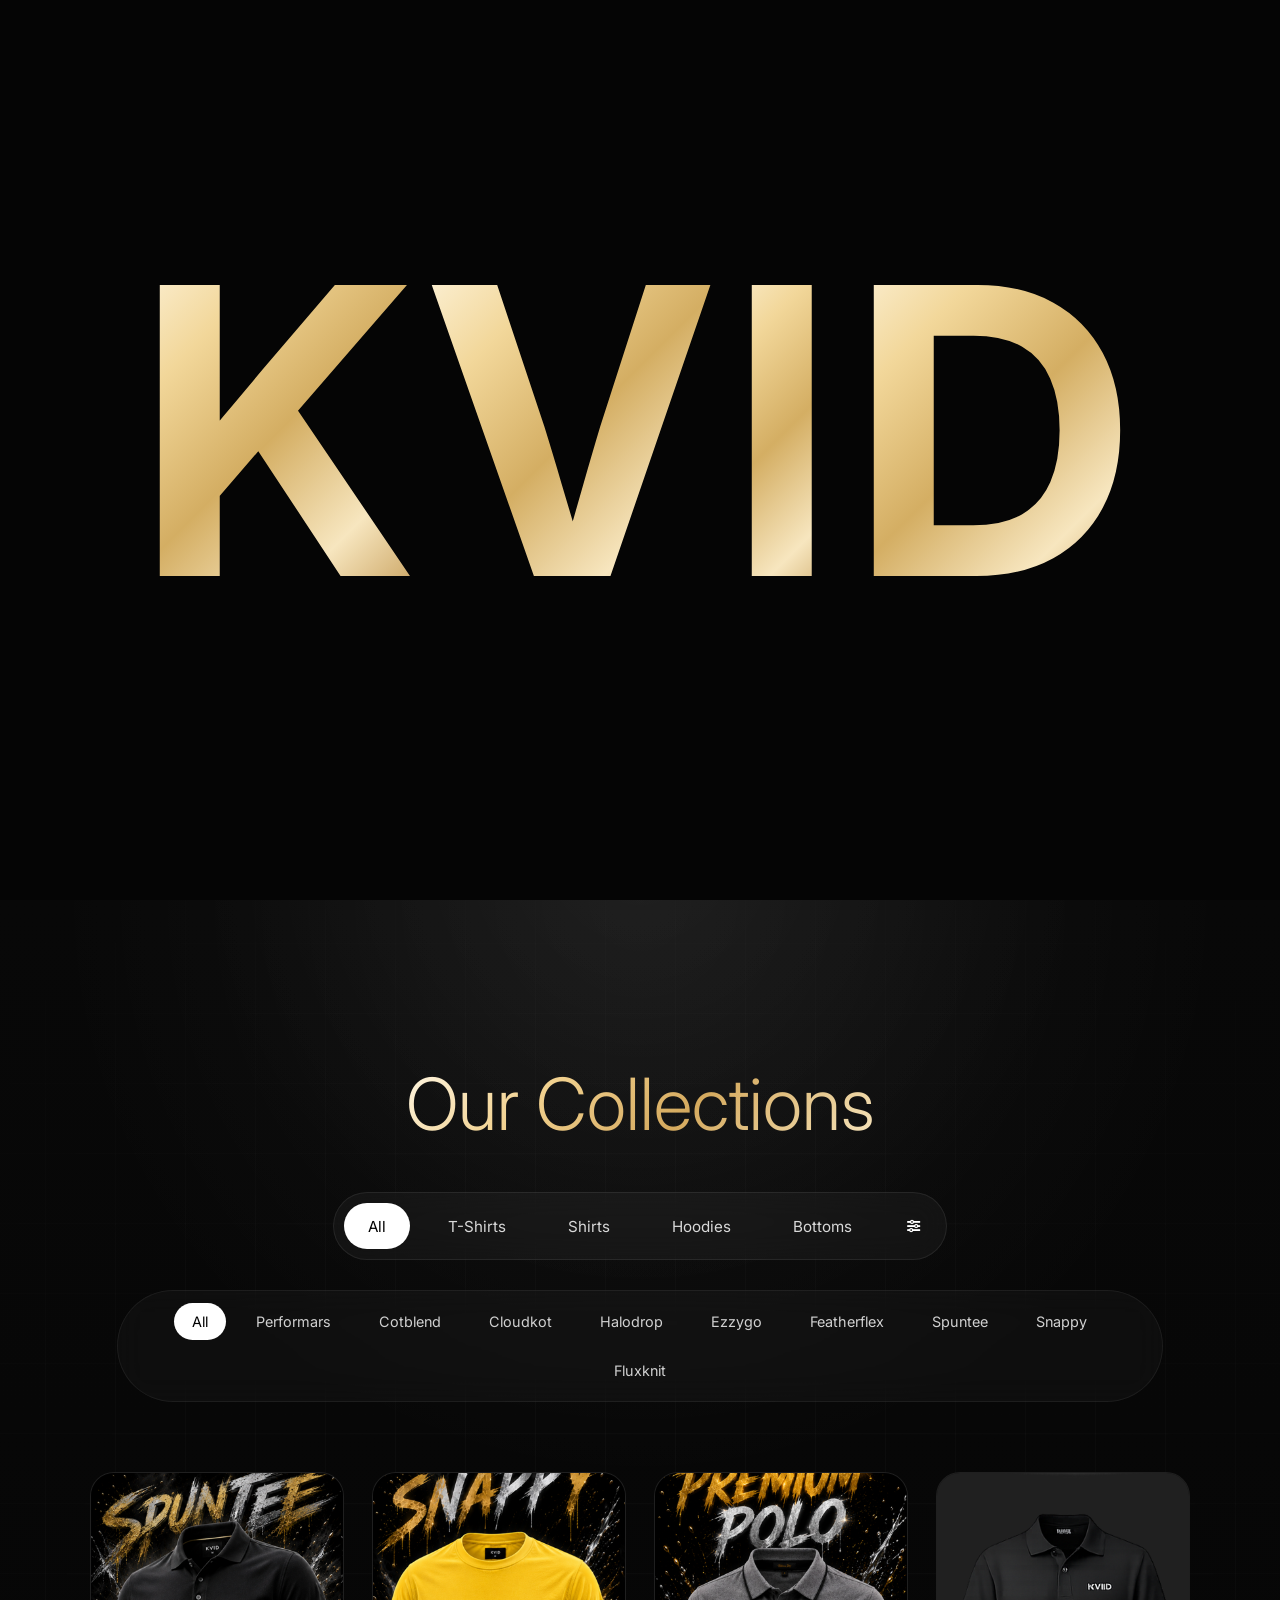
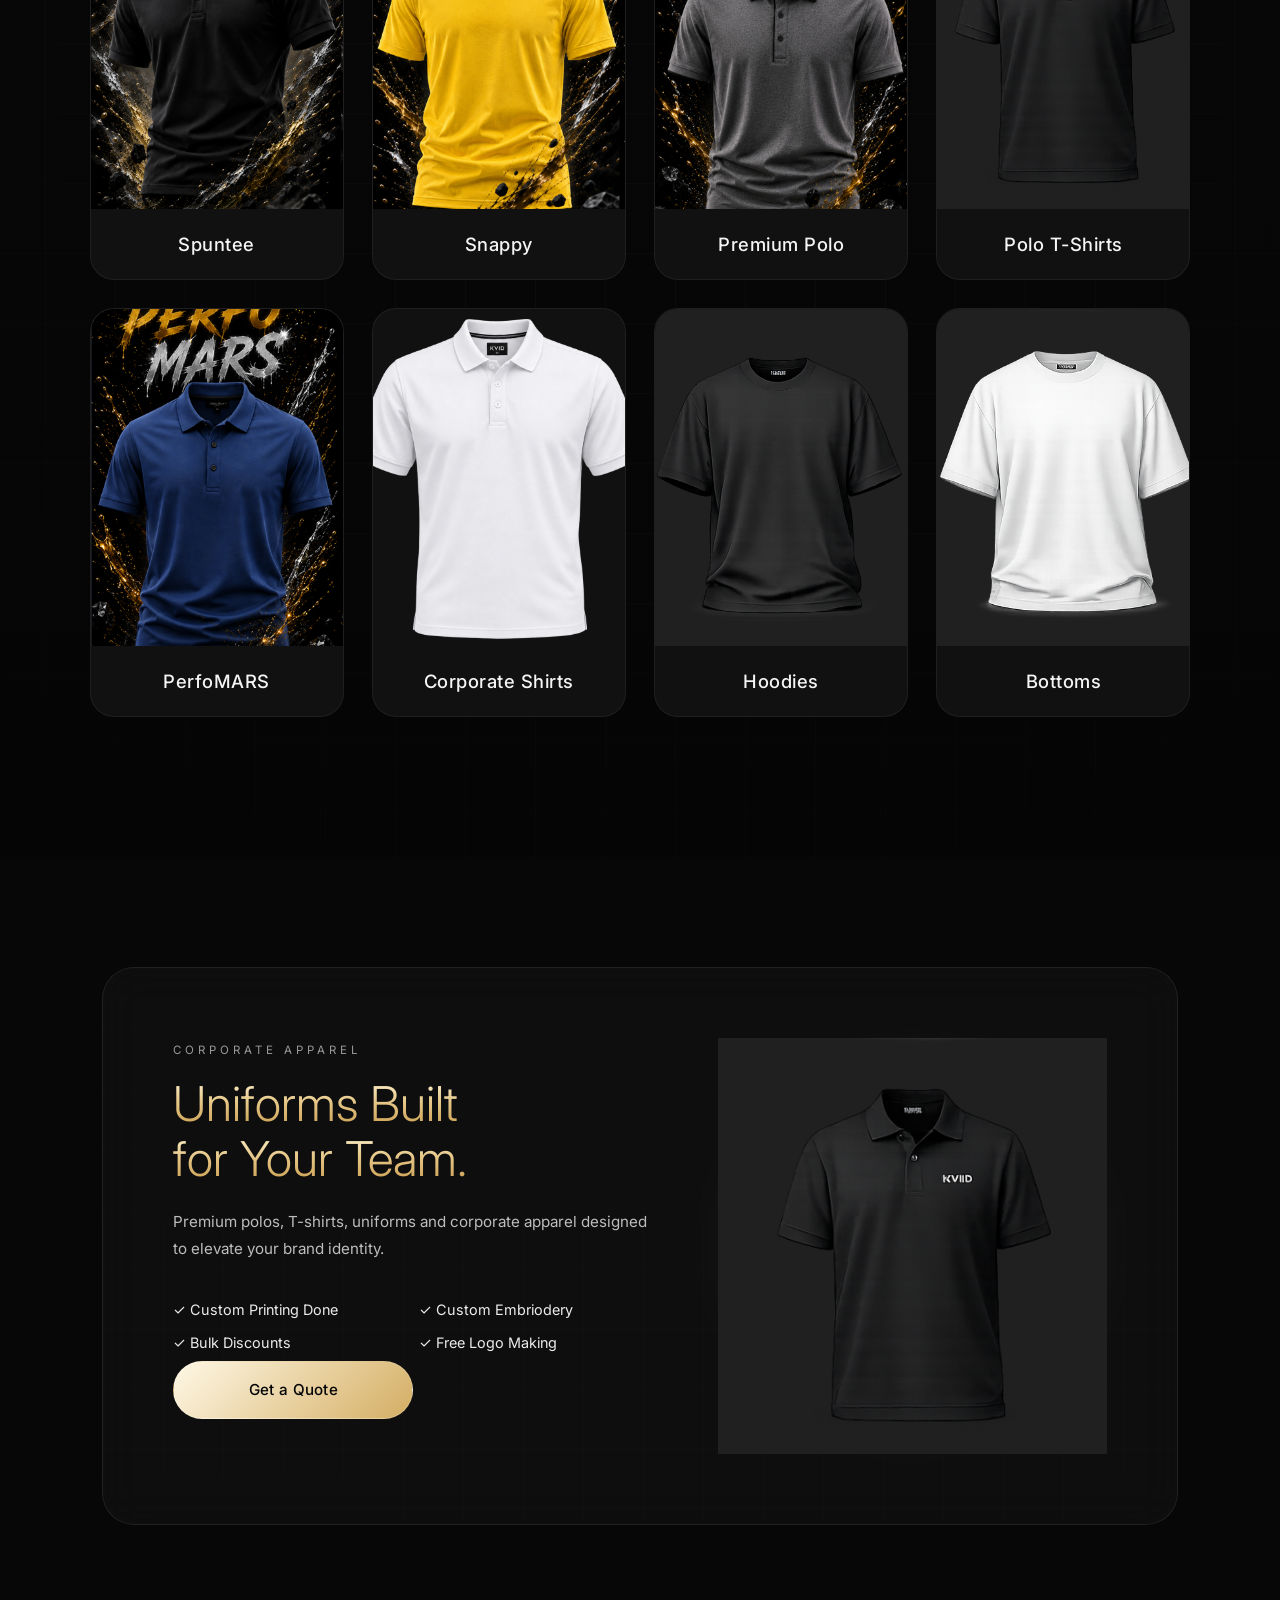
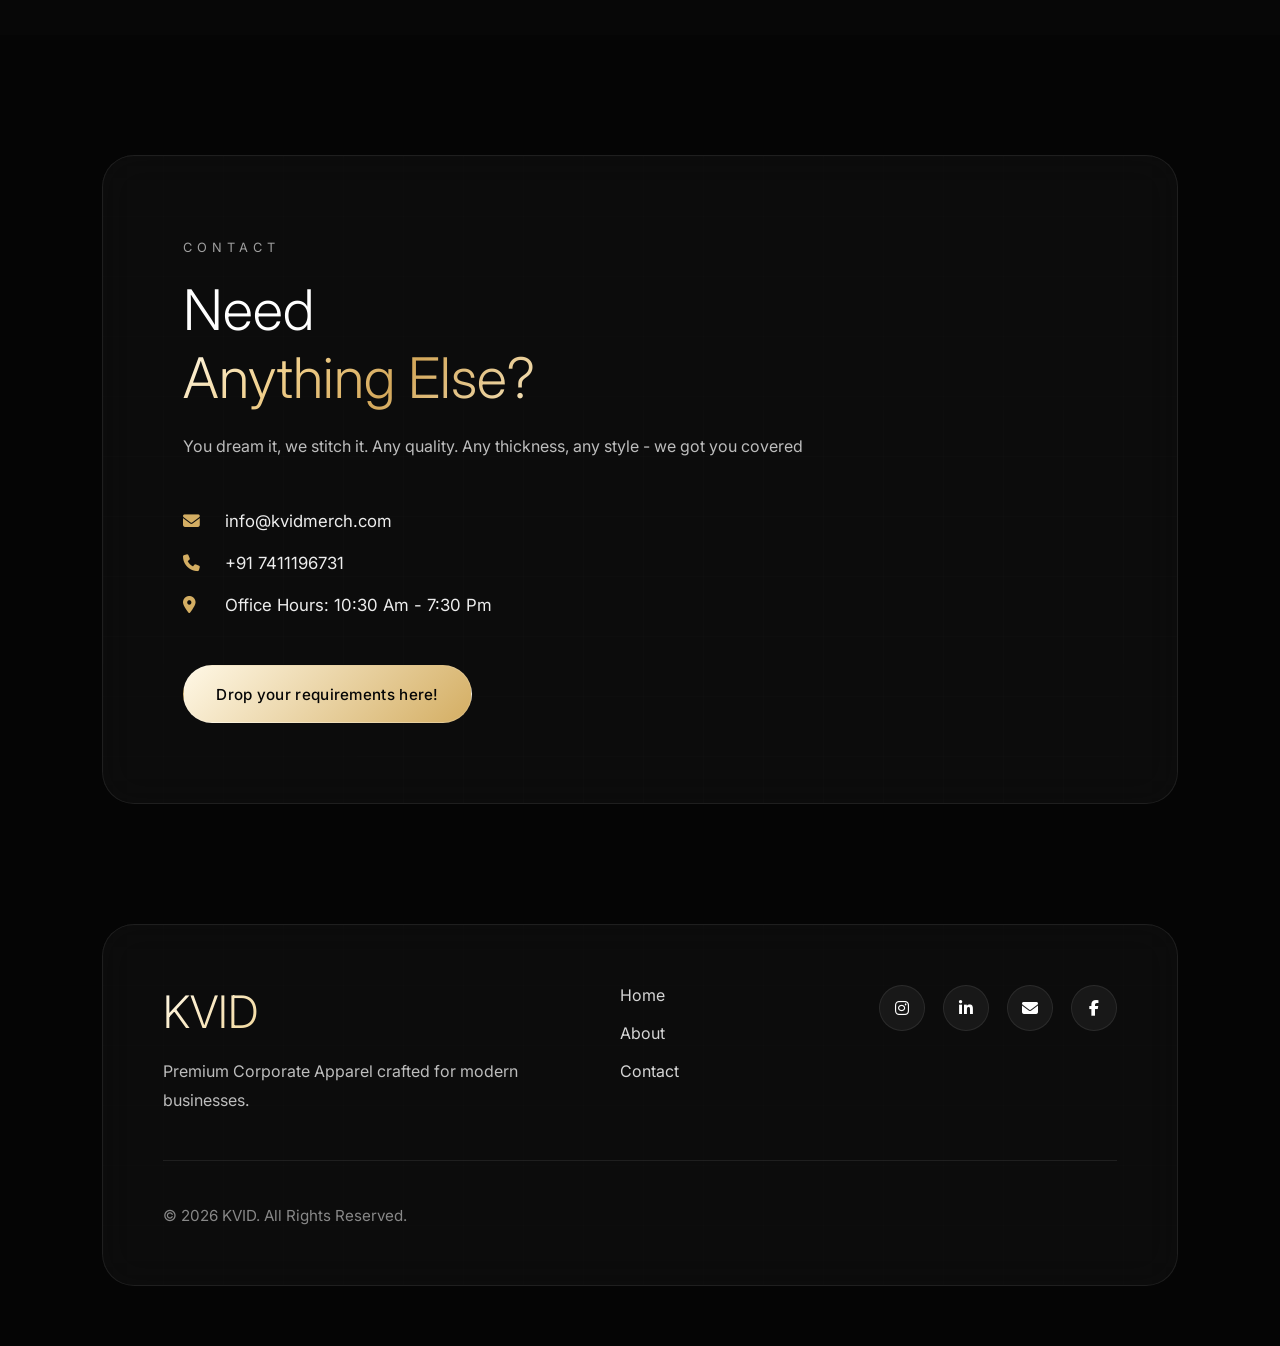
==== commit 31b4c58a: "Add PerfoMARS product category" ====
--- a/index.html
+++ b/index.html
@@ -22,30 +22,32 @@
 
     <link href="https://fonts.googleapis.com/css2?family=Inter:wght@300;400;500;600;700&display=swap"
           rel="stylesheet">
-<script src="https://cdn.jsdelivr.net/npm/gsap@3.13.0/dist/gsap.min.js"></script>
+
+    <script src="https://cdn.jsdelivr.net/npm/gsap@3.13.0/dist/gsap.min.js"></script>
 
     <link rel="stylesheet" href="css/global.css">
     <link rel="stylesheet" href="css/navbar.css">
     <link rel="stylesheet" href="css/hero.css">
     <link rel="stylesheet" href="css/collections.css">
     <link rel="stylesheet" href="css/animations.css">
-<link rel="stylesheet" href="css/loader.css">
-<link rel="stylesheet" href="css/about1.css">
-<link rel="stylesheet" href="css/contact.css">
-<link rel="stylesheet" href="css/footer.css">
+    <link rel="stylesheet" href="css/loader.css">
+    <link rel="stylesheet" href="css/about1.css">
+    <link rel="stylesheet" href="css/contact.css">
+    <link rel="stylesheet" href="css/footer.css">
 
 </head>
 
+
 <body>
+
 
 <!-- ==========================================
      NAVBAR
 ========================================== -->
+
 <div id="loader">
 
-    <div class="">
-
-        <div class=""></div>
+    <div class="loader-inner">
 
         <div class="loader-logo">
 
@@ -61,35 +63,51 @@
     </div>
 
 </div>
+
+
 <header class="navbar">
 
     <div class="nav-wrapper container">
 
         <div class="logo">
-
             KVID
-
         </div>
 
         <nav class="nav-links">
 
-            <a href="#hero">Home</a>
-            
-            <a href="about.html">About</a>
-            
-            <a href="#contact">Contact</a>
+            <a href="#hero">
+                Home
+            </a>
+
+            <a href="about.html">
+                About
+            </a>
+
+            <a href="contact.html">
+                Contact
+            </a>
 
         </nav>
 
         <button class="nav-btn">
-
             Cart
-
         </button>
 
+        <button class="hamburger"
+                aria-label="Open menu"
+                aria-expanded="false">
+
+            <span></span>
+            <span></span>
+            <span></span>
+
+        </button>
+
     </div>
 
 </header>
+
+
 
 <!-- ==========================================
      HERO
@@ -110,42 +128,37 @@
 
     </video>
 
+
     <div class="hero-overlay"></div>
 
+
     <div class="hero-content">
 
         <div class="hero-text">
 
             <span class="hero-badge">
-
                 YOUR MERCHANDISE PARTNER
-
             </span>
 
+
             <h1 class="hero-title">
-
                 KVID <br> MERCH
-
             </h1>
 
+
             <p class="hero-description">
-
                 Your Merchandise Partner
-
             </p>
 
+
             <div class="hero-buttons">
 
                 <button class="primary-btn">
-
                     Explore Collection
-
                 </button>
 
                 <button class="secondary-btn">
-
                     Raise an Enquiry
-
                 </button>
 
             </div>
@@ -154,6 +167,7 @@
 
     </div>
 
+
     <div class="scroll-indicator">
 
         Scroll
@@ -163,6 +177,8 @@
     </div>
 
 </section>
+
+
 
 <!-- ==========================================
      COLLECTIONS
@@ -170,44 +186,74 @@
 
 <section class="collections" id="collections">
 
+
     <div class="collection-header">
 
         <span id="spin"></span>
 
         <h2>
+
             <span class="gold-text">
                 Our Collections
             </span>
+
         </h2>
 
     </div>
 
+
+
     <!-- ==========================================
-            MAIN FILTERS
+         MAIN FILTERS
     ========================================== -->
 
     <div class="collection-toolbar">
 
-        <button class="filter-btn active" data-filter="all">
+        <button
+            class="filter-btn active"
+            data-filter="all">
+
             All
+
         </button>
 
-        <button class="filter-btn" data-filter="t-shirts">
+
+        <button
+            class="filter-btn"
+            data-filter="t-shirts">
+
             T-Shirts
+
         </button>
 
-        <button class="filter-btn" data-filter="shirts">
+
+        <button
+            class="filter-btn"
+            data-filter="shirts">
+
             Shirts
+
         </button>
 
-        <button class="filter-btn" data-filter="hoodies">
+
+        <button
+            class="filter-btn"
+            data-filter="hoodies">
+
             Hoodies
+
         </button>
 
-        <button class="filter-btn" data-filter="bottoms">
+
+        <button
+            class="filter-btn"
+            data-filter="bottoms">
+
             Bottoms
+
         </button>
 
+
         <button class="filter-icon">
 
             <i class="fa-solid fa-sliders"></i>
@@ -216,380 +262,896 @@
 
     </div>
 
+
+
     <!-- ==========================================
-            SUB FILTERS
+         SUB FILTERS
     ========================================== -->
 
     <div class="subcategory-toolbar">
 
-        <!-- T-Shirts -->
-
-        <div class="subcategory-group active" data-parent="t-shirts">
-
-            <button class="sub-filter active">All</button>
+
+        <!-- ======================================
+             T-SHIRTS
+        ======================================= -->
+
+        <div
+            class="subcategory-group active"
+            data-parent="t-shirts">
+
+
+            <button
+                class="sub-filter active"
+                data-subfilter="all">
+
+                All
+
+            </button>
+
+
+            <button
+                class="sub-filter"
+                data-subfilter="performars">
+
+                Performars
+
+            </button>
+
+
+            <button
+                class="sub-filter"
+                data-subfilter="cotblend">
+
+                Cotblend
+
+            </button>
+
+
+            <button
+                class="sub-filter"
+                data-subfilter="cloudkot">
+
+                Cloudkot
+
+            </button>
+
+
+            <button
+                class="sub-filter"
+                data-subfilter="halodrop">
+
+                Halodrop
+
+            </button>
+
+
+            <button
+                class="sub-filter"
+                data-subfilter="ezzygo">
+
+                Ezzygo
+
+            </button>
+
+
+            <button
+                class="sub-filter"
+                data-subfilter="featherflex">
+
+                Featherflex
+
+            </button>
+
+
+            <!-- SPUNTEE -->
+
+            <button
+                class="sub-filter"
+                data-subfilter="spuntee">
+
+                Spuntee
+
+            </button>
+
+
+            <button
+                class="sub-filter"
+                data-subfilter="snappy">
+
+                Snappy
+
+            </button>
+
+
+            <button
+                class="sub-filter"
+                data-subfilter="fluxknit">
+
+                Fluxknit
+
+            </button>
+
+
+        </div>
+
+
+
+        <!-- ======================================
+             SHIRTS
+        ======================================= -->
+
+        <div
+            class="subcategory-group"
+            data-parent="shirts">
+
+
+            <button
+                class="sub-filter active">
+
+                All
+
+            </button>
+
 
             <button class="sub-filter">
-                Performars
-            </button>
+
+                Formal Shirts
+
+            </button>
+
 
             <button class="sub-filter">
-                Cotblend
-            </button>
+
+                Casual Shirts
+
+            </button>
+
+
+        </div>
+
+
+
+        <!-- ======================================
+             HOODIES
+        ======================================= -->
+
+        <div
+            class="subcategory-group"
+            data-parent="hoodies">
+
+
+            <button
+                class="sub-filter active">
+
+                All
+
+            </button>
+
 
             <button class="sub-filter">
-                Cloudkot
-            </button>
+
+                Overhood
+
+            </button>
+
 
             <button class="sub-filter">
-                Halodrop
-            </button>
+
+                Zipline
+
+            </button>
+
+
+        </div>
+
+
+
+        <!-- ======================================
+             BOTTOMS
+        ======================================= -->
+
+        <div
+            class="subcategory-group"
+            data-parent="bottoms">
+
+
+            <button
+                class="sub-filter active">
+
+                All
+
+            </button>
+
 
             <button class="sub-filter">
-                Ezzygo
-            </button>
+
+                Indifit
+
+            </button>
+
 
             <button class="sub-filter">
-                Featherflex
-            </button>
+
+                Blucut
+
+            </button>
+
 
             <button class="sub-filter">
+
+                Runflex
+
+            </button>
+
+
+            <button class="sub-filter">
+
+                Aircut
+
+            </button>
+
+
+        </div>
+
+
+    </div>
+
+
+
+    <!-- ==========================================
+         PRODUCT GRID
+    ========================================== -->
+
+    <div class="collection-grid">
+
+
+        <!-- =====================================
+             SPUNTEE
+        ====================================== -->
+
+        <div
+            class="collection-card"
+
+            data-category="t-shirts"
+
+            data-subcategory="spuntee"
+
+            data-name="Spuntee"
+
+            data-black-front="images/spuntee-black-front.png"
+            data-black-back="images/spuntee-black-back.png"
+
+            data-blue-front="images/spuntee-blue-front.png"
+            data-blue-back="images/spuntee-blue-back.png"
+
+            data-green-front="images/spuntee-green-front.png"
+            data-green-back="images/spuntee-green-back.png"
+
+            data-white-front="images/spuntee-white-front.png"
+            data-white-back="images/spuntee-white-back.png"
+
+            data-red-front="images/spuntee-red-front.png"
+            data-red-back="images/spuntee-red-back.png">
+
+
+            <div class="card-flip">
+
+                <div class="card-inner">
+
+
+                    <img
+                        class="card-front"
+                        src="images/spuntee-black-front.png"
+                        alt="Spuntee Black Front">
+
+
+                    <img
+                        class="card-back"
+                        src="images/spuntee-black-back.png"
+                        alt="Spuntee Black Back">
+
+
+                </div>
+
+            </div>
+
+
+            <h3>
                 Spuntee
-            </button>
-
-            <button class="sub-filter">
-                Fluxknit
-            </button>
-
-        </div>
-
-        <!-- Shirts -->
-
-        <div class="subcategory-group" data-parent="shirts">
-
-            <button class="sub-filter active">
-                All
-            </button>
-
-            <button class="sub-filter">
-                Formal Shirts
-            </button>
-
-            <button class="sub-filter">
-                Casual Shirts
-            </button>
-
-        </div>
-
-        <!-- Hoodies -->
-
-        <div class="subcategory-group" data-parent="hoodies">
-
-            <button class="sub-filter active">
-                All
-            </button>
-
-            <button class="sub-filter">
-                Overhood
-            </button>
-
-            <button class="sub-filter">
-                Zipline
-            </button>
-
-        </div>
-
-        <!-- Bottoms -->
-
-        <div class="subcategory-group" data-parent="bottoms">
-
-            <button class="sub-filter active">
-                All
-            </button>
-
-            <button class="sub-filter">
-                Indifit
-            </button>
-
-            <button class="sub-filter">
-                Blucut
-            </button>
-
-            <button class="sub-filter">
-                Runflex
-            </button>
-
-            <button class="sub-filter">
-                Aircut
-            </button>
+            </h3>
+
+
+        </div>
+
+
+        <!-- =====================================
+             SNAPPY
+        ====================================== -->
+
+        <div
+            class="collection-card"
+
+            data-category="t-shirts"
+
+            data-subcategory="snappy"
+
+            data-name="Snappy"
+
+            data-black-front="images/snappy-black-front.png"
+            data-black-back="images/snappy-black-back.png"
+
+            data-blue-front="images/snappy-blue-front.png"
+            data-blue-back="images/snappy-blue-back.png"
+
+            data-white-front="images/snappy-white-front.png"
+            data-white-back="images/snappy-white-back.png"
+
+            data-yellow-front="images/snappy-yellow-front.png"
+            data-yellow-back="images/snappy-yellow-back.png">
+
+
+            <div class="card-flip">
+
+                <div class="card-inner">
+
+                    <img
+                        class="card-front"
+                        src="images/snappy-yellow-front.png"
+                        alt="Snappy Black Front">
+
+                    <img
+                        class="card-back"
+                        src="images/snappy-yellow-back.png"
+                        alt="Snappy Black Back">
+
+                </div>
+
+            </div>
+
+
+            <h3>
+                Snappy
+            </h3>
+
+
+        </div>
+<div
+    class="collection-card"
+
+    data-category="t-shirts"
+
+    data-name="Premium Polo"
+
+    data-blue-front="images/premium-polo-blue-front.png"
+    data-blue-back="images/premium-polo-blue-back.png"
+
+    data-green-front="images/premium-polo-green-front.png"
+    data-green-back="images/premium-polo-green-back.png"
+
+    data-grey-front="images/premium-polo-grey-front.png"
+    data-grey-back="images/premium-polo-grey-back.png"
+
+    data-red-front="images/premium-polo-red-front.png"
+    data-red-back="images/premium-polo-red-back.png">
+
+
+    <div class="card-flip">
+
+        <div class="card-inner">
+
+            <img
+                class="card-front"
+                src="images/premium-polo-grey-front.png"
+                alt="Premium Polo Blue Front">
+
+            <img
+                class="card-back"
+                src="images/premium-polo-grey-back.png"
+                alt="Premium Polo Blue Back">
 
         </div>
 
     </div>
 
-    <!-- ==========================================
-            PRODUCT GRID
-    ========================================== -->
-
-    <div class="collection-grid">
-
-        <!-- CARD 1 -->
-
-        <div class="collection-card"
-             data-category="t-shirts"
-             data-name="Premium Polo"
-
-             data-black-front="polo1.png"
-             data-black-back="polo1-back.png"
-
-             data-red-front="S-r.png"
-             data-red-back="S-r-back.png"
-
-             data-navy-front="S-b.png"
-             data-navy-back="S-b-back.png">
+
+    <h3>
+        Premium Polo
+    </h3>
+
+</div>
+
+
+
+        <!-- =====================================
+             CARD 1 — PREMIUM POLO
+        ====================================== -->
+
+        <div
+            class="collection-card"
+
+            data-category="t-shirts"
+
+            data-name="Premium Polo"
+
+            data-black-front="polo1.png"
+            data-black-back="polo1-back.png"
+
+            data-red-front="S-r.png"
+            data-red-back="S-r-back.png"
+
+            data-navy-front="S-b.png"
+            data-navy-back="S-b-back.png">
+
 
             <div class="card-flip">
 
                 <div class="card-inner">
 
-                    <img class="card-front"
-                         src="polo1.png"
-                         alt="Front">
-
-                    <img class="card-back"
-                         src="polo1-back.png"
-                         alt="Back">
+
+                    <img
+                        class="card-front"
+                        src="polo1.png"
+                        alt="Front">
+
+
+                    <img
+                        class="card-back"
+                        src="polo1-back.png"
+                        alt="Back">
+
 
                 </div>
 
             </div>
 
-            <h3>Polo T-Shirts</h3>
-
-        </div>
-
-        <!-- CARD 2 -->
-
-        <div class="collection-card"
-             data-category="shirts"
-             data-name="Corporate Shirt"
-
-             data-black-front="polo2.png"
-             data-black-back="polo2-back.png">
+
+            <h3>
+                Polo T-Shirts
+            </h3>
+
+
+        </div>
+<!-- =====================================
+     PERFOMARS
+====================================== -->
+
+<div
+    class="collection-card"
+
+    data-category="t-shirts"
+
+    data-subcategory="perfomars"
+
+    data-name="PerfoMARS"
+
+    data-blue-front="images/perfomars-blue-front.png"
+    data-blue-back="images/perfomars-blue-back.png"
+
+    data-green-front="images/perfomars-green-front.png"
+    data-green-back="images/perfomars-green-back.png"
+
+    data-grey-front="images/perfomars-grey-front.png"
+    data-grey-back="images/perfomars-grey-back.png"
+
+    data-red-front="images/perfomars-red-front.png"
+    data-red-back="images/perfomars-red-back.png">
+
+
+    <div class="card-flip">
+
+        <div class="card-inner">
+
+            <img
+                class="card-front"
+                src="images/perfomars-blue-front.png"
+                alt="PerfoMARS Blue Front">
+
+            <img
+                class="card-back"
+                src="images/perfomars-blue-back.png"
+                alt="PerfoMARS Blue Back">
+
+        </div>
+
+    </div>
+
+
+    <h3>
+        PerfoMARS
+    </h3>
+
+</div>
+
+
+        <!-- =====================================
+             CARD 2 — CORPORATE SHIRT
+        ====================================== -->
+
+        <div
+            class="collection-card"
+
+            data-category="shirts"
+
+            data-name="Corporate Shirt"
+
+            data-white-front="polo2.png"
+            data-white-back="polo2-back.png">
+
 
             <div class="card-flip">
 
                 <div class="card-inner">
 
-                    <img class="card-front"
-                         src="polo2.png"
-                         alt="Front">
-
-                    <img class="card-back"
-                         src="polo2-back.png"
-                         alt="Back">
+
+                    <img
+                        class="card-front"
+                        src="polo2.png"
+                        alt="Front">
+
+
+                    <img
+                        class="card-back"
+                        src="polo2-back.png"
+                        alt="Back">
+
 
                 </div>
 
             </div>
 
-            <h3>Corporate Shirts</h3>
-
-        </div>
-
-        <!-- CARD 3 -->
-
-        <div class="collection-card"
-             data-category="hoodies"
-             data-name="Premium Hoodie"
-
-             data-black-front="shirt1.png"
-             data-black-back="shirt1-back.png">
+
+            <h3>
+                Corporate Shirts
+            </h3>
+
+
+        </div>
+
+
+
+        <!-- =====================================
+             CARD 3 — PREMIUM HOODIE
+        ====================================== -->
+
+        <div
+            class="collection-card"
+
+            data-category="hoodies"
+
+            data-name="Premium Hoodie"
+
+            data-black-front="shirt1.png"
+            data-black-back="shirt1-back.png">
+
 
             <div class="card-flip">
 
                 <div class="card-inner">
 
-                    <img class="card-front"
-                         src="shirt1.png"
-                         alt="Front">
-
-                    <img class="card-back"
-                         src="shirt1-back.png"
-                         alt="Back">
+
+                    <img
+                        class="card-front"
+                        src="shirt1.png"
+                        alt="Front">
+
+
+                    <img
+                        class="card-back"
+                        src="shirt1-back.png"
+                        alt="Back">
+
 
                 </div>
 
             </div>
 
-            <h3>Hoodies</h3>
-
-        </div>
-
-        <!-- CARD 4 -->
-
-        <div class="collection-card"
-             data-category="bottoms"
-             data-name="Corporate Jacket"
-
-             data-black-front="shirt2.png"
-             data-black-back="shirt2-back.png">
+
+            <h3>
+                Hoodies
+            </h3>
+
+
+        </div>
+
+
+
+        <!-- =====================================
+             CARD 4 — CORPORATE JACKET
+        ====================================== -->
+
+        <div
+            class="collection-card"
+
+            data-category="bottoms"
+
+            data-name="Corporate Jacket"
+
+            data-black-front="shirt2.png"
+            data-black-back="shirt2-back.png">
+
 
             <div class="card-flip">
 
                 <div class="card-inner">
 
-                    <img class="card-front"
-                         src="shirt2.png"
-                         alt="Front">
-
-                    <img class="card-back"
-                         src="shirt2-back.png"
-                         alt="Back">
+
+                    <img
+                        class="card-front"
+                        src="shirt2.png"
+                        alt="Front">
+
+
+                    <img
+                        class="card-back"
+                        src="shirt2-back.png"
+                        alt="Back">
+
 
                 </div>
 
             </div>
 
-            <h3>Bottoms</h3>
-
-        </div>
+
+            <h3>
+                Bottoms
+            </h3>
+
+
+        </div>
+
 
     </div>
 
-</section><!-- ==========================================
+
+</section>
+
+
+
+<!-- ==========================================
      PRODUCT QUICK VIEW MODAL
 ========================================== -->
 
 <div class="product-modal">
 
+
     <div class="product-box">
 
+
         <button class="close-modal">
-
             &times;
-
         </button>
 
+
+
         <!-- LEFT -->
 
         <div class="product-left">
 
+
             <div class="product-image">
+
 
                 <img
                     src=""
                     class="front-img"
                     alt="Front View">
 
+
                 <img
                     src=""
                     class="back-img"
                     alt="Back View">
 
-            </div>
-
-        </div>
+
+            </div>
+
+
+        </div>
+
+
 
         <!-- RIGHT -->
 
         <div class="product-right">
 
+
             <h2 id="productTitle">
-
                 Premium Polo
-
             </h2>
 
+
             <p class="product-price">
-
                 ₹499
-
             </p>
 
-            <h4>Colours</h4>
+
+            <h4>
+                Colours
+            </h4>
+
 
             <div class="color-options">
 
-                <button
-                    class="color black active"
-                    data-color="black">
+    <button
+        class="color black active"
+        data-color="black">
+    </button>
+
+    <button
+        class="color white"
+        data-color="white">
+    </button>
+
+    <button
+        class="color red"
+        data-color="red">
+    </button>
+
+    <button
+        class="color blue"
+        data-color="blue">
+    </button>
+
+    <button
+        class="color green"
+        data-color="green">
+    </button>
+
+    <button
+        class="color yellow"
+        data-color="yellow">
+    </button>
+<button
+    class="color grey"
+    data-color="grey">
+</button>
+
+</div>
+
+
+
+            <h4>
+                Sizes
+            </h4>
+
+
+            <div class="sizes">
+
+
+                <button>
+                    S
                 </button>
 
-                <button
-                    class="color red"
-                    data-color="red">
+
+                <button>
+                    M
                 </button>
 
-                <button
-                    class="color navy"
-                    data-color="navy">
+
+                <button class="active">
+                    L
                 </button>
 
-            </div>
-
-            <h4>Sizes</h4>
-
-            <div class="sizes">
-
-                <button>S</button>
-                <button>M</button>
-                <button class="active">L</button>
-                <button>XL</button>
-                <button>XXL</button>
-                <button>XXXL</button>
-
-            </div>
+
+                <button>
+                    XL
+                </button>
+
+
+                <button>
+                    XXL
+                </button>
+
+
+                <button>
+                    XXXL
+                </button>
+
+
+            </div>
+
+
 
             <button class="primary-btn">
-
                 Add to Cart
-
-            </button>
-
-        </div>
+            </button>
+
+
+        </div>
+
 
     </div>
 
+
 </div>
+
+
+
 <!-- ==========================================
      ABOUT
 ========================================== -->
 
-<section class="about" id = "about">
+<section class="about" id="about">
+
 
     <div class="about-card">
 
+
         <div class="about-left">
+
 
             <span class="about-tag">
                 CORPORATE APPAREL
             </span>
 
+
             <h2>
-               <span> Uniforms Built</span>
+
+
+                <span>
+                    Uniforms Built
+                </span>
+
+
                 <br>
-               <span> for Your Team.</span>
+
+
+                <span>
+                    for Your Team.
+                </span>
+
+
             </h2>
 
+
             <p>
+
                 Premium polos, T-shirts, uniforms and corporate apparel
                 designed to elevate your brand identity.
+
             </p>
 
+
+
             <div class="about-features">
 
-               <div><span>✓ Custom Printing Done</span></div>
-                <div>✓ Custom Embriodery</div>
-                <div>✓ Bulk Discounts</div>
-                <div>✓ Free Logo Making</div>
-
-            </div>
-
-<button class="primary-btn quote-btn">
-    Get a Quote
-</button>
-
-        </div>
+
+                <div>
+
+                    <span>
+                        ✓ Custom Printing Done
+                    </span>
+
+                </div>
+
+
+                <div>
+                    ✓ Custom Embriodery
+                </div>
+
+
+                <div>
+                    ✓ Bulk Discounts
+                </div>
+
+
+                <div>
+                    ✓ Free Logo Making
+                </div>
+
+
+            </div>
+
+
+
+            <button class="primary-btn quote-btn">
+                Get a Quote
+            </button>
+
+
+        </div>
+
+
 
         <div class="about-right">
 
@@ -597,150 +1159,280 @@
 
         </div>
 
+
     </div>
 
+
 </section>
+
+
+
+<!-- ==========================================
+     CONTACT
+========================================== -->
+
 <section class="contact" id="contact">
 
+
     <div class="contact-card">
+
 
         <span class="contact-tag">
             CONTACT
         </span>
 
+
         <h2>
+
             Need
+
             <br>
-            <span class="gold-text">Anything Else?</span>
+
+            <span class="gold-text">
+                Anything Else?
+            </span>
+
         </h2>
 
+
         <p>
-            You dream it, we stitch it. 
-Any quality. Any thickness,any style - we got you covered
+
+            You dream it, we stitch it.
+            Any quality. Any thickness, any style -
+            we got you covered
+
         </p>
 
+
+
         <div class="contact-info">
 
+
             <div>
+
                 <i class="fa-solid fa-envelope"></i>
+
                 info@kvidmerch.com
-            </div>
+
+            </div>
+
 
             <div>
+
                 <i class="fa-solid fa-phone"></i>
+
                 +91 7411196731
-            </div>
+
+            </div>
+
 
             <div>
+
                 <i class="fa-solid fa-location-dot"></i>
+
                 Office Hours: 10:30 Am - 7:30 Pm
-            </div>
-
-        </div>
-
-        <button class="primary-btn">
+
+            </div>
+
+
+        </div>
+
+
+
+        <a
+            href="contact.html"
+            class="primary-btn contact-link">
+
             Drop your requirements here!
-        </button>
+
+        </a>
+
 
     </div>
 
+
 </section>
+
+
+
 <!-- ==========================================
      FOOTER
 ========================================== -->
 
 <footer class="footer">
 
+
     <div class="footer-card">
 
+
         <div class="footer-top">
 
+
             <div class="footer-brand">
 
-                <h2>KVID</h2>
+
+                <h2>
+                    KVID
+                </h2>
+
 
                 <p>
-                    Premium Corporate Apparel crafted for modern businesses.
+                    Premium Corporate Apparel crafted
+                    for modern businesses.
                 </p>
 
-            </div>
+
+            </div>
+
+
 
             <div class="footer-links">
 
-                <a href="#hero">Home</a>
-                <a href="#about">About</a>
-                <a href="#contact">Contact</a>
-
-            </div>
+
+                <a href="#hero">
+                    Home
+                </a>
+
+
+                <a href="about.html">
+                    About
+                </a>
+
+
+                <a href="contact.html">
+                    Contact
+                </a>
+
+
+            </div>
+
+
 
             <div class="footer-social">
 
-                <a href="https://www.instagram.com/kvidmerch?igsh=MncxeWIycmRmcWo4"><i class="fab fa-instagram"></i></a>
-                <a href="https://www.linkedin.com/in/kvid-merch-b28121424?utm_source=share_via&utm_content=profile&utm_medium=member_android"><i class="fab fa-linkedin-in"></i></a>
-                <a href="mailto:info@kvidmerch.com"><i class="fas fa-envelope"></i></a>
-    <a href="https://www.facebook.com/share/1Ea1J1F7zX/" target="_blank">
-        <i class="fab fa-facebook-f"></i>
-    </a>
-
-            </div>
-
-        </div>
+
+                <a
+                    href="https://www.instagram.com/kvidmerch?igsh=MncxeWIycmRmcWo4">
+
+                    <i class="fab fa-instagram"></i>
+
+                </a>
+
+
+                <a
+                    href="https://www.linkedin.com/in/kvid-merch-b28121424?utm_source=share_via&utm_content=profile&utm_medium=member_android">
+
+                    <i class="fab fa-linkedin-in"></i>
+
+                </a>
+
+
+                <a href="mailto:info@kvidmerch.com">
+
+                    <i class="fas fa-envelope"></i>
+
+                </a>
+
+
+                <a
+                    href="https://www.facebook.com/share/1Ea1J1F7zX/"
+                    target="_blank">
+
+                    <i class="fab fa-facebook-f"></i>
+
+                </a>
+
+
+            </div>
+
+
+        </div>
+
+
 
         <div class="footer-divider"></div>
 
+
+
         <div class="footer-bottom">
 
-            <p>© 2026 KVID. All Rights Reserved.</p>
-
-
-        </div>
+
+            <p>
+                © 2026 KVID. All Rights Reserved.
+            </p>
+
+
+        </div>
+
 
     </div>
 
+
 </footer>
+
+
+
 <!-- ==========================================
      QUOTE MODAL
 ========================================== -->
 
 <div class="quote-modal">
 
+
     <div class="quote-box">
 
-        <button class="close-quote">&times;</button>
-
-        <h2>Request a Quote</h2>
-
-        <p>Tell us about your requirements.</p>
+
+        <button class="close-quote">
+            &times;
+        </button>
+
+
+        <h2>
+            Request a Quote
+        </h2>
+
+
+        <p>
+            Tell us about your requirements.
+        </p>
+
+
 
         <input
             type="text"
             id="customerName"
             placeholder="Your Name">
 
+
         <input
             type="text"
             id="companyName"
             placeholder="Company Name">
 
+
         <input
             type="tel"
             id="phoneNumber"
             placeholder="Phone Number">
 
+
         <textarea
             id="customerMessage"
             rows="6"
             placeholder="Tell us what you need..."></textarea>
 
+
         <button id="sendWhatsapp">
-
             Send via WhatsApp
-
         </button>
 
+
     </div>
 
+
 </div>
+
+
 
 <!-- ==========================================
      SCRIPTS
@@ -753,5 +1445,7 @@
 <script src="js/loader.js"></script>
 <script src="js/quote.js"></script>
 
+
 </body>
+
 </html>
--- a/css/navbar.css
+++ b/css/navbar.css
@@ -5,158 +5,514 @@
 .navbar{
 
     position:fixed;
+
     top:24px;
+
     left:50%;
+
     transform:translateX(-50%);
 
     width:min(92%,1500px);
 
     z-index:1000;
 
-    transition:all .4s ease;
-
-}
+    transition:.4s ease;
+
+}
+
 
 .nav-wrapper{
 
+    position:relative;
+
     display:flex;
+
     justify-content:space-between;
+
     align-items:center;
 
+    padding:18px 36px;
+
+    border:1px solid rgba(255,255,255,.08);
+
+    background:rgba(10,10,10,.55);
+
+    backdrop-filter:blur(18px);
+
+    -webkit-backdrop-filter:blur(18px);
+
+    border-radius:18px;
+
+}
+
+
+/* ===========================================
+   LOGO
+=========================================== */
+
+.logo{
+
+    font-size:1.6rem;
+
+    font-weight:600;
+
+    letter-spacing:4px;
+
+    text-transform:uppercase;
+
+}
+
+
+/* ===========================================
+   LINKS
+=========================================== */
+
+.nav-links{
+
+    display:flex;
+
+    align-items:center;
+
+    gap:42px;
+
+}
+
+
+.nav-links a{
+
+    position:relative;
+
+    color:#d7d7d7;
+
+    font-size:.95rem;
+
+    transition:.3s;
+
+}
+
+
+.nav-links a:hover{
+
+    color:white;
+
+}
+
+
+.nav-links a::after{
+
+    content:"";
+
+    position:absolute;
+
+    left:0;
+
+    bottom:-8px;
+
+    width:0;
+
+    height:2px;
+
+    background:white;
+
+    transition:.3s;
+
+}
+
+
+.nav-links a:hover::after{
+
     width:100%;
 
-    padding:18px 36px;
-
-    border:1px solid rgba(255,255,255,.08);
-    border-radius:18px;
-
-    background:rgba(10,10,10,.55);
-    backdrop-filter:blur(18px);
-    -webkit-backdrop-filter:blur(18px);
-
-    transition:all .4s ease;
-
-}
-
-/* ===========================================
-   LOGO
-=========================================== */
-
-.logo{
-
-    font-size:1.6rem;
-    font-weight:700;
-    letter-spacing:4px;
-    text-transform:uppercase;
-
-    color:#D4AF37;
-
-}
-
-/* ===========================================
-   LINKS
-=========================================== */
-
-.nav-links{
-
-    display:flex;
+}
+
+
+/* ===========================================
+   CTA
+=========================================== */
+
+.nav-btn{
+
+    border:none;
+
+    background:white;
+
+    color:black;
+
+    padding:14px 28px;
+
+    border-radius:999px;
+
+    font-size:.9rem;
+
+    font-weight:600;
+
+    transition:.35s;
+
+}
+
+
+.nav-btn:hover{
+
+    transform:translateY(-3px);
+
+    box-shadow:0 12px 28px rgba(255,255,255,.18);
+
+}
+
+
+/* ===========================================
+   HAMBURGER
+=========================================== */
+
+.hamburger{
+
+    display:none;
+
+    width:44px;
+
+    height:44px;
+
+    padding:0;
+
+    border:1px solid rgba(255,255,255,.12);
+
+    border-radius:50%;
+
+    background:rgba(255,255,255,.05);
+
     align-items:center;
-    gap:42px;
-
-}
-
-.nav-links a{
-
-    position:relative;
-
-    color:#d7d7d7;
-    font-size:.95rem;
-    font-weight:500;
-
-    text-decoration:none;
+
+    justify-content:center;
+
+    flex-direction:column;
+
+    gap:5px;
+
+    cursor:pointer;
+
+}
+
+
+.hamburger span{
+
+    display:block;
+
+    width:18px;
+
+    height:2px;
+
+    background:#fff;
+
+    border-radius:10px;
 
     transition:.3s ease;
 
 }
 
-.nav-links a:hover{
-
-    color:#fff;
-
-}
-
-.nav-links a::after{
-
-    content:"";
-
-    position:absolute;
-
-    left:0;
-    bottom:-8px;
-
-    width:0;
-    height:2px;
-
-    background:#fff;
-
-    transition:width .3s ease;
-
-}
-
-.nav-links a:hover::after{
-
-    width:100%;
-
-}
-
-/* ===========================================
-   CTA
-=========================================== */
-
-.nav-btn{
-
-    border:none;
-    outline:none;
-
-    background:#fff;
-    color:#000;
-
-    padding:14px 28px;
-
-    border-radius:999px;
-
-    font-size:.9rem;
-    font-weight:600;
-
-    cursor:pointer;
-
-    transition:all .35s ease;
-
-}
-
-.nav-btn:hover{
-
-    transform:translateY(-3px);
-
-    box-shadow:0 12px 28px rgba(255,255,255,.18);
-
-}
+
+.hamburger.active span:nth-child(1){
+
+    transform:translateY(7px) rotate(45deg);
+
+}
+
+
+.hamburger.active span:nth-child(2){
+
+    opacity:0;
+
+}
+
+
+.hamburger.active span:nth-child(3){
+
+    transform:translateY(-7px) rotate(-45deg);
+
+}
+
 
 /* ===========================================
    SCROLLED
 =========================================== */
 
 .navbar.scrolled{
-    top:0;
-    width:100%;
-    left:0;
-    transform:none;
-}
+
+    top:14px;
+
+}
+
 
 .navbar.scrolled .nav-wrapper{
-    border-radius:0;
-    padding:16px 48px;
-    background:rgba(8,8,8,.92);
-    border:none;
-    border-bottom:1px solid rgba(255,255,255,.08);
+
+    padding:14px 32px;
+
+    background:rgba(8,8,8,.82);
+
+}
+
+
+/* ===========================================
+   TABLETS
+=========================================== */
+
+@media (max-width:900px){
+
+    .navbar{
+
+        top:16px;
+
+        width:94%;
+
+    }
+
+
+    .nav-wrapper{
+
+        padding:15px 22px;
+
+    }
+
+
+    .nav-links{
+
+        gap:25px;
+
+    }
+
+
+    .nav-links a{
+
+        font-size:.88rem;
+
+    }
+
+
+    .nav-btn{
+
+        padding:12px 22px;
+
+    }
+
+}
+
+
+/* ===========================================
+   MOBILE
+=========================================== */
+
+@media (max-width:768px){
+
+    .navbar{
+
+        top:12px;
+
+        width:94%;
+
+    }
+
+
+    .nav-wrapper{
+
+        padding:12px 16px;
+
+        border-radius:16px;
+
+    }
+
+
+    /* Hide desktop navigation */
+
+    .nav-links{
+
+        position:absolute;
+
+        top:calc(100% + 10px);
+
+        left:0;
+
+        right:0;
+
+        display:flex;
+
+        flex-direction:column;
+
+        align-items:stretch;
+
+        gap:0;
+
+        padding:8px;
+
+        background:rgba(8,8,8,.96);
+
+        border:1px solid rgba(255,255,255,.10);
+
+        border-radius:16px;
+
+        backdrop-filter:blur(20px);
+
+        -webkit-backdrop-filter:blur(20px);
+
+        opacity:0;
+
+        visibility:hidden;
+
+        transform:translateY(-8px);
+
+        pointer-events:none;
+
+        transition:
+
+            opacity .3s ease,
+
+            transform .3s ease,
+
+            visibility .3s ease;
+
+    }
+
+
+    .nav-links.active{
+
+        opacity:1;
+
+        visibility:visible;
+
+        transform:translateY(0);
+
+        pointer-events:auto;
+
+    }
+
+
+    .nav-links a{
+
+        display:block;
+
+        padding:15px 16px;
+
+        border-radius:10px;
+
+        font-size:.95rem;
+
+    }
+
+
+    .nav-links a:hover{
+
+        background:rgba(255,255,255,.06);
+
+    }
+
+
+    .nav-links a::after{
+
+        display:none;
+
+    }
+
+
+    /* Cart remains visible */
+
+    .nav-btn{
+
+        display:block;
+
+        margin-left:auto;
+
+        margin-right:10px;
+
+        padding:10px 19px;
+
+        font-size:.82rem;
+
+    }
+
+
+    /* Show hamburger */
+
+    .hamburger{
+
+        display:flex;
+
+    }
+
+
+    .logo{
+
+        font-size:1.25rem;
+
+        letter-spacing:3px;
+
+    }
+
+
+    .navbar.scrolled{
+
+        top:8px;
+
+    }
+
+
+    .navbar.scrolled .nav-wrapper{
+
+        padding:11px 16px;
+
+    }
+
+}
+
+
+/* ===========================================
+   SMALL PHONES
+=========================================== */
+
+@media (max-width:480px){
+
+    .navbar{
+
+        width:95%;
+
+    }
+
+
+    .nav-wrapper{
+
+        padding:11px 13px;
+
+    }
+
+
+    .logo{
+
+        font-size:1.1rem;
+
+        letter-spacing:2.5px;
+
+    }
+
+
+    .nav-btn{
+
+        padding:9px 16px;
+
+        font-size:.78rem;
+
+    }
+
+
+    .hamburger{
+
+        width:40px;
+
+        height:40px;
+
+    }
+
+
+    .hamburger span{
+
+        width:16px;
+
+    }
+
 }
--- a/css/hero.css
+++ b/css/hero.css
@@ -1,15 +1,27 @@
+/* ===========================================
+   HERO
+=========================================== */
 
 .hero{
-    position: relative;
-    min-height: 100vh;
-    overflow: hidden;
-
-    display: flex;
-    align-items: flex-start;   /* instead of center */
-
-    padding-top: 125px;        /* move content down */
-}
-
+
+    position:relative;
+
+    min-height:100vh;
+
+    overflow:hidden;
+
+    display:flex;
+
+    align-items:flex-start;
+
+    padding-top:125px;
+
+}
+
+
+/* ===========================================
+   HERO VIDEO
+=========================================== */
 
 .hero-video{
 
@@ -28,6 +40,9 @@
 }
 
 
+/* ===========================================
+   HERO OVERLAY
+=========================================== */
 
 .hero-overlay{
 
@@ -36,7 +51,6 @@
     inset:0;
 
     background:
-
         linear-gradient(
             to right,
             rgba(5,5,5,.82),
@@ -47,13 +61,20 @@
 }
 
 
+/* ===========================================
+   HERO CONTENT
+=========================================== */
 
 .hero-content{
-    position: relative;
-    z-index: 2;
-
-    width: min(92%, 1500px);
-    margin: 0 auto;
+
+    position:relative;
+
+    z-index:2;
+
+    width:min(92%,1500px);
+
+    margin:0 auto;
+
 }
 
 .hero-text{
@@ -62,6 +83,11 @@
 
 }
 
+
+/* ===========================================
+   SUBTITLE
+=========================================== */
+
 .hero-subtitle{
 
     display:inline-block;
@@ -78,19 +104,45 @@
 
 }
 
+
+/* ===========================================
+   TITLE
+=========================================== */
+
 .hero-title{
 
     font-size:5rem;
 
     font-weight:300;
 
-    line-height:0.95;
+    line-height:.95;
 
     letter-spacing:-2px;
 
     margin-bottom:24px;
 
-}
+    background:linear-gradient(
+        135deg,
+        #FFF8E6 0%,
+        #F2D79A 25%,
+        #D4AE63 60%,
+        #B8893C 100%
+    );
+
+    -webkit-background-clip:text;
+
+    background-clip:text;
+
+    -webkit-text-fill-color:transparent;
+
+    color:transparent;
+
+}
+
+
+/* ===========================================
+   DESCRIPTION
+=========================================== */
 
 .hero-description{
 
@@ -107,34 +159,135 @@
 }
 
 
+/* ===========================================
+   BUTTONS
+=========================================== */
+
 .hero-buttons{
+
     display:flex;
+
     align-items:center;
+
     gap:20px;
+
     margin-top:45px;
+
 }
 
 .primary-btn,
 .secondary-btn{
 
     display:inline-flex;
+
     align-items:center;
+
     justify-content:center;
 
     width:auto;
+
     min-width:210px;
+
     height:62px;
 
     padding:0 36px;
 
+    background:linear-gradient(
+        135deg,
+        #FFF8E6 0%,
+        #F2D79A 25%,
+        #D4AE63 60%,
+        #B8893C 100%
+    );
+
+    color:#050505;
+
+    border:1px solid rgba(255,255,255,.2);
+
     border-radius:999px;
 
     font-size:1rem;
+
     font-weight:500;
 
+    text-decoration:none;
+
     flex:0 0 auto;
-}
-
+
+    box-sizing:border-box;
+
+    cursor:pointer;
+
+    transition:
+        transform .3s ease,
+        box-shadow .3s ease,
+        background .3s ease;
+
+}
+
+
+/* ===========================================
+   PRIMARY BUTTON
+   RAISE AN ENQUIRY
+=========================================== */
+
+.primary-btn{
+
+    background:linear-gradient(
+        135deg,
+        #FFF8E6 0%,
+        #F2D79A 25%,
+        #D4AE63 60%,
+        #B8893C 100%
+    );
+
+    color:#050505;
+
+    border:1px solid rgba(255,255,255,.2);
+
+}
+
+
+/* ===========================================
+   SECONDARY BUTTON
+   EXPLORE COLLECTION / GET A QUOTE
+=========================================== */
+
+.secondary-btn{
+
+    background:linear-gradient(
+        135deg,
+        #FFF8E6 0%,
+        #F2D79A 25%,
+        #D4AE63 60%,
+        #B8893C 100%
+    );
+
+    color:#050505;
+
+    border:1px solid rgba(255,255,255,.2);
+
+}
+
+
+/* ===========================================
+   BUTTON HOVER
+=========================================== */
+
+.primary-btn:hover,
+.secondary-btn:hover{
+
+    transform:translateY(-3px);
+
+    box-shadow:
+        0 10px 30px rgba(212,174,99,.25);
+
+}
+
+
+/* ===========================================
+   SCROLL INDICATOR
+=========================================== */
 
 .scroll-indicator{
 
@@ -142,7 +295,7 @@
 
     left:50%;
 
-    bottom:0px;
+    bottom:0;
 
     transform:translateX(-50%);
 
@@ -150,7 +303,7 @@
 
     letter-spacing:4px;
 
-    font-size:.50rem;
+    font-size:.5rem;
 
     text-transform:uppercase;
 
@@ -167,28 +320,55 @@
     margin:14px auto 0;
 
     opacity:.6;
-}
+
+}
+
+
+/* ===========================================
+   HERO STATS
+=========================================== */
+
 .hero-stats{
+
     display:flex;
+
     gap:70px;
+
     margin-top:80px;
+
 }
 
 .stat h2{
+
     font-size:3rem;
+
     font-weight:500;
+
     margin-bottom:8px;
+
 }
 
 .stat p{
+
     font-size:.9rem;
+
     letter-spacing:2px;
+
     color:#bdbdbd;
+
     text-transform:uppercase;
-}
+
+}
+
+
+/* ===========================================
+   HERO BADGE
+=========================================== */
+
 .hero-badge{
 
     display:inline-flex;
+
     align-items:center;
 
     padding:10px 22px;
@@ -201,6 +381,8 @@
 
     backdrop-filter:blur(12px);
 
+    -webkit-backdrop-filter:blur(12px);
+
     color:#d7d7d7;
 
     text-transform:uppercase;
@@ -210,4 +392,496 @@
     font-size:.82rem;
 
     margin-bottom:34px;
-}
+
+}
+
+
+/* ===========================================
+   TABLETS / IPADS
+=========================================== */
+
+@media (max-width:900px){
+
+    .hero{
+
+        min-height:100svh;
+
+        padding-top:110px;
+
+    }
+
+    .hero-content{
+
+        width:90%;
+
+    }
+
+    .hero-text{
+
+        max-width:560px;
+
+    }
+
+    .hero-title{
+
+        font-size:4rem;
+
+    }
+
+    .hero-description{
+
+        font-size:1rem;
+
+        max-width:520px;
+
+    }
+
+    .hero-video{
+
+        object-position:center center;
+
+    }
+
+}
+
+
+/* ===========================================
+   MOBILE
+=========================================== */
+
+@media (max-width:768px){
+
+    .hero{
+
+        min-height:100svh;
+
+        height:100svh;
+
+        padding-top:110px;
+
+        align-items:flex-start;
+
+    }
+
+
+    /* VIDEO */
+
+    .hero-video{
+
+        width:100%;
+
+        height:100%;
+
+        object-fit:cover;
+
+        object-position:center center;
+
+    }
+
+
+    /* OVERLAY */
+
+    .hero-overlay{
+
+        background:
+            linear-gradient(
+                to bottom,
+                rgba(5,5,5,.72),
+                rgba(5,5,5,.40),
+                rgba(5,5,5,.78)
+            );
+
+    }
+
+
+    /* CONTENT */
+
+    .hero-content{
+
+        width:90%;
+
+        max-width:100%;
+
+        margin:0 auto;
+
+        padding:0;
+
+        box-sizing:border-box;
+
+    }
+
+
+    .hero-text{
+
+        width:100%;
+
+        max-width:100%;
+
+        text-align:left;
+
+    }
+
+
+    /* BADGE */
+
+    .hero-badge{
+
+        padding:8px 16px;
+
+        margin-bottom:22px;
+
+        font-size:.62rem;
+
+        letter-spacing:2px;
+
+        max-width:100%;
+
+        box-sizing:border-box;
+
+    }
+
+
+    /* TITLE */
+
+    .hero-title{
+
+        width:100%;
+
+        max-width:100%;
+
+        margin:0 0 20px 0;
+
+        padding:0;
+
+        font-size:clamp(3rem,12vw,4.2rem);
+
+        line-height:.92;
+
+        letter-spacing:-1.5px;
+
+        text-align:left;
+
+    }
+
+
+    /* DESCRIPTION */
+
+    .hero-description{
+
+        width:100%;
+
+        max-width:100%;
+
+        margin:0 0 30px 0;
+
+        padding:0;
+
+        font-size:.92rem;
+
+        line-height:1.6;
+
+        text-align:left;
+
+    }
+
+
+    /* ===========================================
+       MOBILE BUTTONS
+    =========================================== */
+
+    .hero-buttons{
+
+        display:flex;
+
+        flex-direction:row;
+
+        align-items:stretch;
+
+        justify-content:flex-start;
+
+        gap:12px;
+
+        width:100%;
+
+        max-width:420px;
+
+        margin:25px 0 0 0;
+
+    }
+
+
+    .primary-btn,
+    .secondary-btn{
+
+        flex:1 1 0;
+
+        width:0;
+
+        min-width:0;
+
+        height:54px;
+
+        padding:0 16px;
+
+        font-size:.9rem;
+
+        white-space:nowrap;
+
+        background:linear-gradient(
+            135deg,
+            #FFF8E6 0%,
+            #F2D79A 25%,
+            #D4AE63 60%,
+            #B8893C 100%
+        );
+
+        color:#050505;
+
+    }
+
+
+    /* SCROLL */
+
+    .scroll-indicator{
+
+        bottom:12px;
+
+        font-size:.42rem;
+
+        letter-spacing:3px;
+
+    }
+
+    .scroll-line{
+
+        height:45px;
+
+        margin-top:8px;
+
+    }
+
+
+    /* STATS */
+
+    .hero-stats{
+
+        gap:30px;
+
+        margin-top:45px;
+
+        flex-wrap:wrap;
+
+    }
+
+    .stat h2{
+
+        font-size:2rem;
+
+    }
+
+    .stat p{
+
+        font-size:.7rem;
+
+    }
+
+}
+
+
+/* ===========================================
+   SMALL PHONES
+=========================================== */
+
+@media (max-width:480px){
+
+    .hero{
+
+        padding-top:100px;
+
+    }
+
+
+    .hero-content{
+
+        width:88%;
+
+    }
+
+
+    .hero-title{
+
+        font-size:clamp(2.7rem,13vw,3.6rem);
+
+        line-height:.94;
+
+        letter-spacing:-1.2px;
+
+        margin-bottom:18px;
+
+    }
+
+
+    .hero-description{
+
+        font-size:.85rem;
+
+        max-width:100%;
+
+        line-height:1.6;
+
+        margin-bottom:25px;
+
+    }
+
+
+    .hero-buttons{
+
+        width:100%;
+
+        max-width:100%;
+
+        gap:10px;
+
+        margin-top:20px;
+
+    }
+
+
+    .primary-btn,
+    .secondary-btn{
+
+        height:50px;
+
+        padding:0 10px;
+
+        font-size:.82rem;
+
+        letter-spacing:0;
+
+    }
+
+
+    .hero-badge{
+
+        font-size:.58rem;
+
+        letter-spacing:1.8px;
+
+        padding:7px 13px;
+
+    }
+
+
+    .scroll-indicator{
+
+        display:none;
+
+    }
+
+}
+
+
+/* ===========================================
+   LANDSCAPE PHONES
+=========================================== */
+
+@media (max-width:768px) and (orientation:landscape){
+
+    .hero{
+
+        min-height:100svh;
+
+        height:auto;
+
+        padding-top:95px;
+
+        padding-bottom:70px;
+
+    }
+
+
+    .hero-content{
+
+        width:90%;
+
+    }
+
+
+    .hero-title{
+
+        font-size:3rem;
+
+    }
+
+
+    .hero-description{
+
+        margin-bottom:20px;
+
+    }
+
+
+    .hero-buttons{
+
+        flex-direction:row;
+
+        width:auto;
+
+        max-width:none;
+
+        gap:14px;
+
+    }
+
+
+    .primary-btn,
+    .secondary-btn{
+
+        flex:0 0 auto;
+
+        width:auto;
+
+        min-width:200px;
+
+        height:54px;
+
+        padding:0 24px;
+
+    }
+
+
+    .scroll-indicator{
+
+        display:none;
+
+    }
+
+}
+
+
+/* ===========================================
+   GOLD GRADIENT TEXT
+=========================================== */
+
+.hero-title .gold-text,
+.hero-title span{
+
+    background:linear-gradient(
+        135deg,
+        #FFF8E6 0%,
+        #F2D79A 25%,
+        #D4AE63 60%,
+        #B8893C 100%
+    );
+
+    -webkit-background-clip:text;
+
+    background-clip:text;
+
+    -webkit-text-fill-color:transparent;
+
+    color:transparent;
+
+    display:inline-block;
+
+}
--- a/css/collections.css
+++ b/css/collections.css
@@ -15,16 +15,20 @@
     z-index:5;
 
     background:
-        radial-gradient(circle at top,
-        rgba(255,255,255,.05),
-        transparent 35%),
+        radial-gradient(
+            circle at top,
+            rgba(255,255,255,.05),
+            transparent 35%
+        ),
 
         linear-gradient(
-        to bottom,
-        #080808,
-        #050505);
-
-}
+            to bottom,
+            #080808,
+            #050505
+        );
+
+}
+
 
 /* ===========================================
    GRID BACKGROUND
@@ -45,11 +49,14 @@
     transform:translateX(-50%);
 
     background:
-        radial-gradient(circle,
-        rgba(255,255,255,.05),
-        transparent 70%);
-
-}
+        radial-gradient(
+            circle,
+            rgba(255,255,255,.05),
+            transparent 70%
+        );
+
+}
+
 
 .collections::after{
 
@@ -83,18 +90,23 @@
     background-position:center;
 
     mask-image:
-        radial-gradient(circle,
-        black 25%,
-        rgba(0,0,0,.8) 55%,
-        transparent 100%);
+        radial-gradient(
+            circle,
+            black 25%,
+            rgba(0,0,0,.8) 55%,
+            transparent 100%
+        );
 
     -webkit-mask-image:
-        radial-gradient(circle,
-        black 25%,
-        rgba(0,0,0,.8) 55%,
-        transparent 100%);
-
-}
+        radial-gradient(
+            circle,
+            black 25%,
+            rgba(0,0,0,.8) 55%,
+            transparent 100%
+        );
+
+}
+
 
 /* ===========================================
    HEADER
@@ -108,6 +120,7 @@
 
 }
 
+
 #spin{
 
     color:#d2d2d2;
@@ -120,6 +133,7 @@
 
 }
 
+
 .collection-header h2{
 
     font-size:clamp(3rem,6vw,4.5rem);
@@ -130,6 +144,7 @@
 
 }
 
+
 .gold-text{
 
     background:linear-gradient(
@@ -156,6 +171,7 @@
 
 }
 
+
 /* ===========================================
    MAIN FILTER BAR
 =========================================== */
@@ -182,6 +198,7 @@
 
 }
 
+
 .filter-btn{
 
     padding:13px 24px;
@@ -202,12 +219,14 @@
 
 }
 
+
 .filter-btn:hover{
 
     background:rgba(255,255,255,.08);
 
 }
 
+
 .filter-btn.active{
 
     background:white;
@@ -216,9 +235,11 @@
 
 }
 
+
 .filter-icon{
 
     width:46px;
+
     height:46px;
 
     border:none;
@@ -233,6 +254,7 @@
 
 }
 
+
 /* ===========================================
    SUB FILTER BAR
 =========================================== */
@@ -259,6 +281,7 @@
 
 }
 
+
 .subcategory-group{
 
     display:none;
@@ -273,12 +296,14 @@
 
 }
 
+
 .subcategory-group.active{
 
     display:flex;
 
 }
 
+
 .sub-filter{
 
     padding:10px 18px;
@@ -299,12 +324,14 @@
 
 }
 
+
 .sub-filter:hover{
 
     background:rgba(255,255,255,.08);
 
 }
 
+
 .sub-filter.active{
 
     background:white;
@@ -313,6 +340,7 @@
 
 }
 
+
 /* ===========================================
    PRODUCT GRID
 =========================================== */
@@ -328,6 +356,8 @@
     align-items:start;
 
 }
+
+
 /* ===========================================
    COLLECTION CARD
 =========================================== */
@@ -350,15 +380,18 @@
 
 }
 
+
 .collection-card:hover{
 
     transform:translateY(-8px);
 
     border-color:rgba(255,255,255,.18);
 
-    box-shadow:0 20px 60px rgba(0,0,0,.45);
-
-}
+    box-shadow:
+        0 20px 60px rgba(0,0,0,.45);
+
+}
+
 
 /* ===========================================
    FABRIC NAME
@@ -394,6 +427,7 @@
 
 }
 
+
 /* ===========================================
    FLIP CONTAINER
 =========================================== */
@@ -412,6 +446,7 @@
 
 }
 
+
 .card-inner{
 
     position:relative;
@@ -422,17 +457,22 @@
 
     transform-style:preserve-3d;
 
-    transition:transform .8s cubic-bezier(.22,.61,.36,1);
-
-}
-
-/* Clicked State */
-
-.collection-card.hover .card-inner{
+    transition:
+        transform .8s cubic-bezier(.22,.61,.36,1);
+
+}
+
+
+/* ===========================================
+   FLIPPED STATE
+=========================================== */
+
+.collection-card.flipped .card-inner{
 
     transform:rotateY(180deg);
 
 }
+
 
 /* ===========================================
    FRONT & BACK
@@ -457,22 +497,45 @@
 
 }
 
+
+.card-front{
+
+    transform:rotateY(0deg);
+
+}
+
+
 .card-back{
 
     transform:rotateY(180deg);
 
 }
 
+
 /* ===========================================
    IMAGE HOVER
 =========================================== */
 
-.collection-card:hover .card-front,
+.collection-card:hover .card-front{
+
+    transform:scale(1.03);
+
+}
+
+
+.collection-card.flipped:hover .card-front{
+
+    transform:rotateY(180deg) scale(1.03);
+
+}
+
+
 .collection-card:hover .card-back{
 
-    transform:scale(1.03);
-
-}
+    transform:rotateY(180deg);
+
+}
+
 
 .collection-card.flipped:hover .card-back{
 
@@ -480,6 +543,7 @@
 
 }
 
+
 /* ===========================================
    PRODUCT NAME
 =========================================== */
@@ -504,6 +568,7 @@
 
 }
 
+
 /* ===========================================
    PREMIUM HOVER GLOW
 =========================================== */
@@ -516,15 +581,12 @@
 
     inset:0;
 
-    background:linear-gradient(
-
-        180deg,
-
-        transparent,
-
-        rgba(255,255,255,.03)
-
-    );
+    background:
+        linear-gradient(
+            180deg,
+            transparent,
+            rgba(255,255,255,.03)
+        );
 
     opacity:0;
 
@@ -534,11 +596,14 @@
 
 }
 
+
 .collection-card:hover::after{
 
     opacity:1;
 
 }
+
+
 /* ===========================================
    PRODUCT MODAL
 =========================================== */
@@ -565,12 +630,14 @@
 
 }
 
+
 .product-modal.active{
 
     display:flex;
 
 }
 
+
 /* ===========================================
    MODAL BOX
 =========================================== */
@@ -597,6 +664,7 @@
 
 }
 
+
 /* ===========================================
    CLOSE BUTTON
 =========================================== */
@@ -606,9 +674,11 @@
     position:absolute;
 
     top:24px;
+
     right:24px;
 
     width:44px;
+
     height:44px;
 
     border:none;
@@ -627,6 +697,7 @@
 
 }
 
+
 .close-modal:hover{
 
     background:#2c2c2c;
@@ -635,6 +706,7 @@
 
 }
 
+
 /* ===========================================
    LEFT SIDE
 =========================================== */
@@ -651,6 +723,7 @@
 
 }
 
+
 .product-image{
 
     width:100%;
@@ -664,6 +737,11 @@
     cursor:pointer;
 
 }
+
+
+/* ===========================================
+   PRODUCT IMAGES
+=========================================== */
 
 .front-img,
 .back-img{
@@ -684,30 +762,144 @@
 
 }
 
+
 .front-img{
 
     opacity:1;
 
 }
 
+
 .back-img{
 
     opacity:0;
 
 }
 
+
+/* ===========================================
+   CORPORATE SHIRT COLORIZATION
+=========================================== */
+
+.product-image.colorizing{
+
+    isolation:isolate;
+
+}
+
+
+.product-image.colorizing::before{
+
+    content:"";
+
+    position:absolute;
+
+    inset:0;
+
+    z-index:1;
+
+    pointer-events:none;
+
+    background:var(--shirt-color,transparent);
+
+    mix-blend-mode:multiply;
+
+    opacity:var(--shirt-opacity,0);
+
+}
+
+
+.product-image.colorizing .front-img,
+.product-image.colorizing .back-img{
+
+    z-index:2;
+
+}
+
+
+/* ===========================================
+   COLOUR BUTTONS
+=========================================== */
+
+.color.white{
+
+    background:#fff;
+
+    border:2px solid rgba(255,255,255,.5);
+
+}
+
+
+.color.black{
+
+    background:#000;
+
+}
+
+
+.color.red{
+
+    background:#d62a2a;
+
+}
+
+
+.color.navy{
+
+    background:#1b3568;
+
+}
+
+
+.color.blue{
+
+    background:#174ea6;
+
+}
+
+
+.color.green{
+
+    background:#1f6b3a;
+
+}
+.color.grey{
+
+    background:#808080;
+
+}
+
+/* ===========================================
+   YELLOW — SNAPPY
+=========================================== */
+
+.color.yellow{
+
+    background:#f2c400;
+
+    border:2px solid rgba(255,255,255,.15);
+
+}
+
+
+/* ===========================================
+   PRODUCT IMAGE HOVER
+=========================================== */
+
 .product-image:hover .front-img{
 
     opacity:0;
 
 }
 
+
 .product-image:hover .back-img{
 
     opacity:1;
 
 }
 
+
 /* ===========================================
    RIGHT SIDE
 =========================================== */
@@ -724,6 +916,7 @@
 
 }
 
+
 .product-right h2{
 
     font-size:2.5rem;
@@ -736,6 +929,7 @@
 
 }
 
+
 .product-price{
 
     font-size:1.5rem;
@@ -746,6 +940,7 @@
 
 }
 
+
 .product-right h4{
 
     margin-bottom:14px;
@@ -756,6 +951,7 @@
 
 }
 
+
 /* ===========================================
    COLOUR SELECTOR
 =========================================== */
@@ -770,9 +966,11 @@
 
 }
 
+
 .color{
 
     width:36px;
+
     height:36px;
 
     border-radius:50%;
@@ -785,35 +983,20 @@
 
 }
 
+
 .color:hover{
 
     transform:scale(1.1);
 
 }
 
+
 .color.active{
 
     border-color:#fff;
 
 }
 
-.black{
-
-    background:#000;
-
-}
-
-.red{
-
-    background:#d62a2a;
-
-}
-
-.navy{
-
-    background:#1b3568;
-
-}
 
 /* ===========================================
    SIZE SELECTOR
@@ -831,9 +1014,11 @@
 
 }
 
+
 .sizes button{
 
     width:54px;
+
     height:54px;
 
     border:1px solid rgba(255,255,255,.15);
@@ -850,12 +1035,14 @@
 
 }
 
+
 .sizes button:hover{
 
     border-color:#fff;
 
 }
 
+
 .sizes button.active{
 
     background:#fff;
@@ -864,6 +1051,7 @@
 
 }
 
+
 /* ===========================================
    CTA BUTTON
 =========================================== */
@@ -875,271 +1063,754 @@
     margin-top:10px;
 
 }
+
+
 /* ===========================================
    RESPONSIVE
 =========================================== */
 
 @media (max-width:1200px){
 
+    .collections{
+
+        padding-left:5%;
+
+        padding-right:5%;
+
+    }
+
+
     .collection-grid{
 
+        grid-template-columns:repeat(3,1fr);
+
+        gap:24px;
+
+    }
+
+
+    .product-box{
+
+        width:95%;
+
+    }
+
+}
+
+
+/* ===========================================
+   TABLET / IPAD
+=========================================== */
+
+@media (max-width:992px){
+
+    .collections{
+
+        padding:120px 5%;
+
+    }
+
+
+    .collection-header{
+
+        margin-bottom:38px;
+
+    }
+
+
+    .collection-header h2{
+
+        font-size:3.2rem;
+
+    }
+
+
+    #spin{
+
+        font-size:.75rem;
+
+        letter-spacing:5px;
+
+    }
+
+
+    .collection-toolbar{
+
+        width:100%;
+
+        max-width:700px;
+
+        margin:0 auto 24px;
+
+        display:flex;
+
+        justify-content:center;
+
+        flex-wrap:wrap;
+
+        gap:8px;
+
+        padding:9px;
+
+        border-radius:20px;
+
+    }
+
+
+    .filter-btn{
+
+        padding:11px 18px;
+
+        font-size:.88rem;
+
+    }
+
+
+    .subcategory-toolbar{
+
+        width:100%;
+
+        max-width:700px;
+
+        margin:0 auto 50px;
+
+        padding:12px;
+
+        border-radius:20px;
+
+    }
+
+
+    .subcategory-group{
+
+        display:none;
+
+        justify-content:center;
+
+        align-items:center;
+
+        flex-wrap:wrap;
+
+        gap:8px;
+
+    }
+
+
+    .subcategory-group.active{
+
+        display:flex;
+
+    }
+
+
+    .sub-filter{
+
+        padding:9px 15px;
+
+        font-size:.84rem;
+
+    }
+
+
+    .collection-grid{
+
         grid-template-columns:repeat(2,1fr);
 
-        gap:24px;
-
-    }
-
-}
-
-@media (max-width:992px){
+        gap:22px;
+
+    }
+
+
+    .collection-card{
+
+        border-radius:20px;
+
+    }
+
+
+    .fabric-name{
+
+        font-size:2.8rem;
+
+        letter-spacing:5px;
+
+    }
+
+
+    .collection-card h3{
+
+        padding:20px;
+
+        font-size:1.05rem;
+
+    }
+
+
+    .product-modal{
+
+        padding:25px;
+
+        align-items:center;
+
+    }
+
+
+    .product-box{
+
+        width:95%;
+
+        max-height:90vh;
+
+        grid-template-columns:1fr;
+
+        overflow-y:auto;
+
+        border-radius:24px;
+
+    }
+
+
+    .product-left{
+
+        padding:35px;
+
+    }
+
+
+    .product-right{
+
+        padding:35px;
+
+    }
+
+
+    .product-image{
+
+        max-width:380px;
+
+    }
+
+}
+
+
+/* ===========================================
+   MOBILE
+=========================================== */
+
+@media (max-width:768px){
 
     .collections{
 
-        padding:120px 5%;
-
-    }
+        min-height:auto;
+
+        padding:100px 18px 80px;
+
+    }
+
+
+    .collection-header{
+
+        margin-bottom:30px;
+
+    }
+
+
+    #spin{
+
+        font-size:.68rem;
+
+        letter-spacing:4px;
+
+    }
+
 
     .collection-header h2{
 
-        font-size:3rem;
-
-    }
+        font-size:clamp(2.2rem,9vw,3rem);
+
+        line-height:1;
+
+        margin-top:16px;
+
+    }
+
 
     .collection-toolbar{
 
-        flex-wrap:wrap;
-
-        justify-content:center;
+        width:100%;
+
+        max-width:100%;
+
+        margin:0 auto 18px;
+
+        display:flex;
+
+        flex-wrap:nowrap;
+
+        overflow-x:auto;
+
+        justify-content:flex-start;
+
+        gap:8px;
+
+        padding:8px;
+
+        border-radius:16px;
+
+        scrollbar-width:none;
+
+        -ms-overflow-style:none;
+
+    }
+
+
+    .collection-toolbar::-webkit-scrollbar{
+
+        display:none;
+
+    }
+
+
+    .filter-btn{
+
+        flex:0 0 auto;
+
+        white-space:nowrap;
+
+        padding:11px 17px;
+
+        font-size:.82rem;
+
+    }
+
+
+    .subcategory-toolbar{
+
+        width:100%;
+
+        max-width:100%;
+
+        margin:0 auto 40px;
+
+        padding:9px;
+
+        border-radius:16px;
+
+        overflow:hidden;
+
+    }
+
+
+    .subcategory-group{
+
+        display:none;
+
+        flex-wrap:nowrap;
+
+        justify-content:flex-start;
+
+        gap:7px;
+
+        overflow-x:auto;
+
+        scrollbar-width:none;
+
+        -ms-overflow-style:none;
+
+    }
+
+
+    .subcategory-group::-webkit-scrollbar{
+
+        display:none;
+
+    }
+
+
+    .subcategory-group.active{
+
+        display:flex;
+
+    }
+
+
+    .sub-filter{
+
+        flex:0 0 auto;
+
+        white-space:nowrap;
+
+        padding:9px 14px;
+
+        font-size:.78rem;
+
+    }
+
+
+    .collection-grid{
+
+        grid-template-columns:repeat(2,minmax(0,1fr));
+
+        gap:14px;
+
+    }
+
+
+    .collection-card{
+
+        border-radius:16px;
+
+    }
+
+
+    .card-flip{
+
+        aspect-ratio:3/4;
+
+    }
+
+
+    .fabric-name{
+
+        font-size:1.55rem;
+
+        letter-spacing:3px;
+
+    }
+
+
+    .collection-card h3{
+
+        padding:15px 8px;
+
+        font-size:.9rem;
+
+        line-height:1.3;
+
+    }
+
+
+    .product-modal{
+
+        padding:12px;
+
+        align-items:center;
+
+    }
+
+
+    .product-box{
+
+        width:100%;
+
+        max-height:94svh;
+
+        border-radius:20px;
+
+    }
+
+
+    .product-left{
+
+        padding:20px 20px 5px;
+
+    }
+
+
+    .product-right{
+
+        padding:20px;
+
+    }
+
+
+    .product-image{
+
+        width:100%;
+
+        max-width:300px;
+
+    }
+
+
+    .product-right h2{
+
+        font-size:1.8rem;
+
+    }
+
+
+    .product-price{
+
+        font-size:1.2rem;
+
+        margin-bottom:25px;
+
+    }
+
+
+    .color-options{
+
+        margin-bottom:25px;
+
+    }
+
+
+    .sizes{
+
+        margin-bottom:25px;
+
+    }
+
+
+    .product-right .primary-btn{
+
+        width:100%;
+
+    }
+
+
+    .close-modal{
+
+        top:12px;
+
+        right:12px;
+
+        width:38px;
+
+        height:38px;
+
+        font-size:20px;
+
+        z-index:5;
+
+    }
+
+}
+
+
+/* ===========================================
+   SMALL MOBILE
+=========================================== */
+
+@media (max-width:480px){
+
+    .collections{
+
+        padding:90px 12px 70px;
+
+    }
+
+
+    .collection-header{
+
+        margin-bottom:25px;
+
+    }
+
+
+    #spin{
+
+        font-size:.6rem;
+
+        letter-spacing:3px;
+
+    }
+
+
+    .collection-header h2{
+
+        font-size:2rem;
+
+    }
+
+
+    .collection-toolbar{
+
+        padding:7px;
+
+        gap:6px;
+
+        border-radius:14px;
+
+    }
+
+
+    .filter-btn{
+
+        padding:10px 14px;
+
+        font-size:.76rem;
+
+    }
+
+
+    .subcategory-toolbar{
+
+        padding:7px;
+
+        border-radius:14px;
+
+    }
+
+
+    .sub-filter{
+
+        padding:8px 12px;
+
+        font-size:.72rem;
+
+    }
+
+
+    .collection-grid{
+
+        grid-template-columns:repeat(2,minmax(0,1fr));
 
         gap:10px;
 
-        padding:12px;
-
-    }
-
-    .filter-btn{
-
-        padding:12px 18px;
-
-        font-size:.9rem;
-
-    }
-
-    .subcategory-toolbar{
-
-        width:100%;
-
-        max-width:100%;
-
-        border-radius:22px;
-
-        padding:16px;
-
-    }
-
-    .subcategory-group{
-
-        justify-content:center;
-
-        gap:10px;
-
-    }
-
-    .sub-filter{
-
-        padding:10px 16px;
-
-        font-size:.85rem;
-
-    }
+    }
+
+
+    .collection-card{
+
+        border-radius:13px;
+
+    }
+
+
+    .fabric-name{
+
+        font-size:1.1rem;
+
+        letter-spacing:2px;
+
+    }
+
+
+    .collection-card h3{
+
+        padding:12px 5px;
+
+        font-size:.78rem;
+
+    }
+
+
+    .product-modal{
+
+        padding:8px;
+
+    }
+
+
+    .product-box{
+
+        max-height:96svh;
+
+        border-radius:16px;
+
+    }
+
+
+    .product-left{
+
+        padding:18px 15px 0;
+
+    }
+
+
+    .product-right{
+
+        padding:18px 15px;
+
+    }
+
+
+    .product-image{
+
+        max-width:250px;
+
+    }
+
+
+    .product-right h2{
+
+        font-size:1.5rem;
+
+    }
+
+
+    .product-price{
+
+        font-size:1.05rem;
+
+    }
+
+
+    .color{
+
+        width:32px;
+
+        height:32px;
+
+    }
+
+
+    .sizes{
+
+        gap:8px;
+
+    }
+
+
+    .sizes button{
+
+        width:46px;
+
+        height:46px;
+
+        border-radius:10px;
+
+    }
+
+}
+
+
+/* ===========================================
+   VERY SMALL PHONES
+=========================================== */
+
+@media (max-width:360px){
+
+    .collections{
+
+        padding-left:10px;
+
+        padding-right:10px;
+
+    }
+
 
     .collection-grid{
 
-        grid-template-columns:repeat(2,1fr);
-
-        gap:22px;
-
-    }
+        gap:8px;
+
+    }
+
+
+    .collection-card h3{
+
+        font-size:.72rem;
+
+        padding:10px 4px;
+
+    }
+
 
     .fabric-name{
 
-        font-size:2.8rem;
-
-        letter-spacing:5px;
-
-    }
-
-    .product-box{
-
-        grid-template-columns:1fr;
-
-        width:95%;
-
-        max-height:90vh;
-
-        overflow-y:auto;
-
-    }
-
-    .product-left,
-    .product-right{
-
-        padding:40px;
-
-    }
-
-}
-
-/* ===========================================
-   MOBILE
-=========================================== */
-
-@media (max-width:768px){
-
-    .collections{
-
-        padding:100px 20px;
-
-    }
-
-    .collection-header{
-
-        margin-bottom:35px;
-
-    }
-
-    .collection-header h2{
-
-        font-size:2.4rem;
-
-    }
-
-    .collection-toolbar{
-
-        width:100%;
-
-        border-radius:18px;
-
-    }
-
-    .subcategory-toolbar{
-
-        border-radius:18px;
-
-    }
-
-    .collection-grid{
-
-        grid-template-columns:1fr;
-
-        gap:20px;
-
-    }
-
-    .collection-card{
-
-        max-width:420px;
-
-        margin:auto;
-
-    }
-
-    .fabric-name{
-
-        font-size:2.2rem;
-
-        letter-spacing:4px;
-
-    }
-
-    .product-left,
-    .product-right{
-
-        padding:30px;
-
-    }
-
-    .product-right h2{
-
-        font-size:2rem;
-
-    }
-
-    .product-right .primary-btn{
-
-        width:100%;
-
-    }
-
-    .sizes{
-
-        justify-content:center;
-
-    }
-
-}
-
-/* ===========================================
-   SMALL MOBILE
-=========================================== */
-
-@media (max-width:480px){
-
-    .collection-header h2{
-
-        font-size:2rem;
-
-    }
-
-    .filter-btn{
-
-        width:100%;
-
-    }
-
-    .sub-filter{
-
-        width:100%;
-
-    }
-
-    .collection-toolbar{
-
-        display:grid;
-
-        grid-template-columns:1fr;
-
-    }
-
-    .subcategory-group{
-
-        display:grid;
-
-        grid-template-columns:1fr;
-
-    }
-
-    .fabric-name{
-
-        font-size:1.8rem;
-
-    }
-
-    .collection-card h3{
-
-        font-size:1rem;
-
-    }
-
-    .product-right{
-
-        padding:24px;
-
-    }
-
-    .product-left{
-
-        padding:24px;
+        font-size:.95rem;
 
     }
 
--- a/css/loader.css
+++ b/css/loader.css
@@ -1,3 +1,67 @@
+/* ===========================================
+   LOADER
+=========================================== */
+
+#loader{
+
+    position:fixed;
+
+    inset:0;
+
+    background:#050505;
+
+    display:flex;
+
+    justify-content:center;
+
+    align-items:center;
+
+    z-index:10000;
+
+    overflow:hidden;
+
+}
+
+
+/* ===========================================
+   LOADER INNER
+=========================================== */
+
+.loader-inner{
+
+    width:650px;
+
+    display:flex;
+
+    flex-direction:column;
+
+    align-items:center;
+
+    gap:40px;
+
+}
+
+
+/* ===========================================
+   LOADER LINE
+=========================================== */
+
+.loader-line{
+
+    width:0;
+
+    height:1px;
+
+    background:white;
+
+    opacity:.8;
+
+}
+
+
+/* ===========================================
+   LOADER LOGO
+=========================================== */
 
 .loader-logo{
 
@@ -6,76 +70,27 @@
     gap:35px;
 
     overflow:hidden;
-}
+
+    align-items:center;
+
+    justify-content:center;
+
+}
+
+
+/* ===========================================
+   LOADER LOGO LETTERS
+=========================================== */
 
 .loader-logo span{
 
-    color:white;
-
-    font-size:50rem;
+    font-size:25rem;
 
     font-weight:700;
 
-    letter-spacing:8px;
-
-    opacity:0;
-
-    transform:translateY(80px);
-}
-#loader{
-
-    position:fixed;
-    inset:0;
-
-    background:#050505;
-
-    display:flex;
-    justify-content:center;
-    align-items:center;
-
-    z-index:10000;
-}
-
-.loader-inner{
-
-    width:650px;
-
-    display:flex;
-
-    flex-direction:column;
-
-    align-items:center;
-
-    gap:40px;
-}
-
-.loader-line{
-
-    width:0;
-
-    height:1px;
-
-    background:white;
-
-    opacity:.8;
-}
-
-.loader-logo{
-
-    display:flex;
-
-    gap:35px;
-
-    overflow:hidden;
-}
-
-.loader-logo span{
-
-    font-size:25rem;
-
-    font-weight:700;
-
     letter-spacing:10px;
+
+    line-height:1;
 
     opacity:0;
 
@@ -91,7 +106,135 @@
     );
 
     -webkit-background-clip:text;
+
     background-clip:text;
+
     -webkit-text-fill-color:transparent;
 
+}
+
+
+/* ===========================================
+   TABLET
+=========================================== */
+
+@media (max-width:992px){
+
+    .loader-inner{
+
+        width:80vw;
+
+        gap:32px;
+
+    }
+
+    .loader-logo{
+
+        gap:24px;
+
+    }
+
+    .loader-logo span{
+
+        font-size:18rem;
+
+        letter-spacing:8px;
+
+    }
+
+}
+
+
+/* ===========================================
+   MOBILE
+=========================================== */
+
+@media (max-width:768px){
+
+    .loader-inner{
+
+        width:85vw;
+
+        gap:26px;
+
+    }
+
+    .loader-logo{
+
+        gap:14px;
+
+        max-width:100%;
+
+    }
+
+    .loader-logo span{
+
+        font-size:11rem;
+
+        letter-spacing:5px;
+
+    }
+
+}
+
+
+/* ===========================================
+   SMALL MOBILE
+=========================================== */
+
+@media (max-width:480px){
+
+    .loader-inner{
+
+        width:88vw;
+
+        gap:22px;
+
+    }
+
+    .loader-logo{
+
+        gap:8px;
+
+    }
+
+    .loader-logo span{
+
+        font-size:8rem;
+
+        letter-spacing:3px;
+
+    }
+
+}
+
+
+/* ===========================================
+   VERY SMALL PHONES
+=========================================== */
+
+@media (max-width:360px){
+
+    .loader-inner{
+
+        width:90vw;
+
+        gap:18px;
+
+    }
+
+    .loader-logo{
+
+        gap:5px;
+
+    }
+
+    .loader-logo span{
+
+        font-size:6.5rem;
+
+        letter-spacing:2px;
+
+    }
+
 }
--- a/css/about1.css
+++ b/css/about1.css
@@ -4,14 +4,16 @@
 
 .about{
 
-    padding:120px 8%;
+    padding:110px 8%;
 
     background:#070707;
 
     display:flex;
 
     justify-content:center;
-}
+
+}
+
 .about-card{
 
     width:100%;
@@ -30,99 +32,116 @@
 
     grid-template-columns:1.1fr .9fr;
 
+    gap:70px;
+
+    padding:70px;
+
+    position:relative;
+
+    overflow:hidden;
+
+}
+
+.about-card::before{
+
+    content:"";
+
+    position:absolute;
+
+    inset:0;
+
+    background-image:
+
+        linear-gradient(
+            rgba(255,255,255,.025) 1px,
+            transparent 1px
+        ),
+
+        linear-gradient(
+            90deg,
+            rgba(255,255,255,.025) 1px,
+            transparent 1px
+        );
+
+    background-size:60px 60px;
+
+    opacity:.35;
+
+    pointer-events:none;
+
+}
+
+.about-container{
+
+    position:relative;
+
+    z-index:2;
+
+    max-width:1450px;
+
+    margin:auto;
+
+    display:grid;
+
+    grid-template-columns:1.1fr .9fr;
+
+    align-items:center;
+
     gap:80px;
 
-    padding:80px;
-
-    position:relative;
-
-    overflow:hidden;
-}
-
-.about-card::before{
-
-    content:"";
-
-    position:absolute;
-
-    inset:0;
-
-    background-image:
-
-        linear-gradient(rgba(255,255,255,.025) 1px,transparent 1px),
-
-        linear-gradient(
-        90deg,
-        rgba(255,255,255,.025) 1px,
-        transparent 1px);
-
-    background-size:60px 60px;
-
-    opacity:.35;
-
-    pointer-events:none;
-}
-
-.about-container{
-
-    position:relative;
-
-    z-index:2;
-
-    max-width:1450px;
-
-    margin:auto;
-
-    display:grid;
-
-    grid-template-columns:1.1fr .9fr;
-
-    align-items:center;
-
-    gap:100px;
 }
 
 .about-tag{
 
-    letter-spacing:5px;
-
-    font-size:.8rem;
+    letter-spacing:4px;
+
+    font-size:.72rem;
 
     color:#999;
+
 }
 
 .about h2{
 
-    font-size:3.5rem;
+    font-size:3rem;
 
     font-weight:300;
 
-    margin:20px 0;
-}
+    line-height:1.15;
+
+    margin:18px 0 22px;
+
+}
+
 .about h2 span{
 
-    background: linear-gradient(
+    background:linear-gradient(
         180deg,
         #FFF6D8 0%,
         #E7C98B 45%,
         #C89A4A 100%
     );
 
-    -webkit-background-clip: text;
-    background-clip: text;
-
-    -webkit-text-fill-color: transparent;
+    -webkit-background-clip:text;
+
+    background-clip:text;
+
+    -webkit-text-fill-color:transparent;
 
     display:inline-block;
+
 }
 
 .about p{
 
     color:#bdbdbd;
 
+    font-size:.95rem;
+
     line-height:1.8;
 
-    margin-bottom:40px;
+    margin-bottom:38px;
+
 }
 
 .about-features{
@@ -131,14 +150,18 @@
 
     grid-template-columns:repeat(2,1fr);
 
-    gap:18px;
-
-    margin-bottom:45px;
+    gap:16px;
+
+    margin-bottom:10px;
+
 }
 
 .about-features div{
 
     color:#ececec;
+
+    font-size:.9rem;
+
 }
 
 .about-right{
@@ -148,6 +171,9 @@
     justify-content:center;
 
     align-items:center;
+
+    position:relative;
+
 }
 
 .about-right::before{
@@ -156,24 +182,32 @@
 
     position:absolute;
 
-    width:500px;
-
-    height:500px;
+    width:450px;
+
+    height:450px;
 
     border-radius:50%;
 
-    background:radial-gradient(circle,
-    rgba(255,255,255,.08),
-    transparent 70%);
+    background:radial-gradient(
+        circle,
+        rgba(255,255,255,.08),
+        transparent 70%
+    );
+
 }
 
 .about-right img{
 
     width:100%;
 
-    max-width:420px;
+    max-width:400px;
 
     animation:float 6s ease-in-out infinite;
+
+    position:relative;
+
+    z-index:1;
+
 }
 
 @keyframes float{
@@ -181,18 +215,28 @@
     0%{
 
         transform:translateY(0px);
+
     }
 
     50%{
 
         transform:translateY(-12px);
+
     }
 
     100%{
 
         transform:translateY(0px);
-    }
-}
+
+    }
+
+}
+
+
+/* ===========================================
+   QUOTE MODAL
+=========================================== */
+
 .quote-modal{
 
     position:fixed;
@@ -211,6 +255,8 @@
 
     z-index:10000;
 
+    padding:20px;
+
 }
 
 .quote-modal.active{
@@ -223,7 +269,11 @@
 
     width:520px;
 
-    max-width:90%;
+    max-width:100%;
+
+    max-height:90vh;
+
+    overflow-y:auto;
 
     background:#111;
 
@@ -232,6 +282,8 @@
     padding:40px;
 
     border:1px solid rgba(255,255,255,.08);
+
+    position:relative;
 
 }
 
@@ -270,6 +322,8 @@
 
     outline:none;
 
+    box-sizing:border-box;
+
 }
 
 #sendWhatsapp{
@@ -306,4 +360,391 @@
 
     cursor:pointer;
 
+}
+
+
+/* ===========================================
+   TABLET / IPAD
+=========================================== */
+
+@media (max-width:992px){
+
+    .about{
+
+        padding:90px 5%;
+
+    }
+
+    .about-card{
+
+        padding:55px;
+
+        gap:50px;
+
+    }
+
+    .about-container{
+
+        grid-template-columns:1fr;
+
+        gap:45px;
+
+        text-align:center;
+
+    }
+
+    .about-tag{
+
+        font-size:.68rem;
+
+        letter-spacing:3.5px;
+
+    }
+
+    .about h2{
+
+        font-size:2.7rem;
+
+    }
+
+    .about p{
+
+        max-width:700px;
+
+        margin-left:auto;
+
+        margin-right:auto;
+
+        font-size:.92rem;
+
+    }
+
+    .about-features{
+
+        max-width:650px;
+
+        margin-left:auto;
+
+        margin-right:auto;
+
+        text-align:left;
+
+    }
+
+    .about-right{
+
+        width:100%;
+
+    }
+
+    .about-right::before{
+
+        width:380px;
+
+        height:380px;
+
+    }
+
+    .about-right img{
+
+        max-width:350px;
+
+    }
+
+    .quote-box{
+
+        width:520px;
+
+        max-width:90vw;
+
+    }
+
+}
+
+
+/* ===========================================
+   MOBILE
+=========================================== */
+
+@media (max-width:768px){
+
+    .about{
+
+        padding:70px 18px;
+
+    }
+
+    .about-card{
+
+        display:block;
+
+        padding:40px 25px;
+
+        border-radius:22px;
+
+    }
+
+    .about-container{
+
+        display:block;
+
+        max-width:100%;
+
+        text-align:center;
+
+    }
+
+    .about-tag{
+
+        font-size:.62rem;
+
+        letter-spacing:3px;
+
+    }
+
+    .about h2{
+
+        font-size:clamp(2rem,8vw,2.5rem);
+
+        line-height:1.15;
+
+        margin:14px 0 18px;
+
+    }
+
+    .about p{
+
+        font-size:.88rem;
+
+        line-height:1.75;
+
+        margin-bottom:30px;
+
+    }
+
+    .about-features{
+
+        grid-template-columns:1fr;
+
+        gap:12px;
+
+        margin-bottom:0;
+
+        text-align:left;
+
+    }
+
+    .about-features div{
+
+        font-size:.85rem;
+
+    }
+
+
+    /* ===========================================
+       HIDE ABOUT IMAGE ON MOBILE
+    =========================================== */
+
+    .about-right{
+
+        display:none;
+
+    }
+
+
+    /* ===========================================
+       QUOTE MODAL
+    =========================================== */
+
+    .quote-modal{
+
+        padding:15px;
+
+    }
+
+    .quote-box{
+
+        width:100%;
+
+        max-width:100%;
+
+        padding:28px 22px;
+
+        border-radius:20px;
+
+        max-height:90svh;
+
+    }
+
+    .quote-box h2{
+
+        font-size:1.6rem;
+
+    }
+
+    .quote-box p{
+
+        font-size:.9rem;
+
+        line-height:1.6;
+
+    }
+
+    .quote-box input,
+    .quote-box textarea{
+
+        padding:14px;
+
+        font-size:.9rem;
+
+    }
+
+    #sendWhatsapp{
+
+        height:54px;
+
+    }
+
+    .close-quote{
+
+        font-size:26px;
+
+    }
+
+}
+
+
+/* ===========================================
+   SMALL MOBILE
+=========================================== */
+
+@media (max-width:480px){
+
+    .about{
+
+        padding:60px 12px;
+
+    }
+
+    .about-card{
+
+        padding:32px 18px;
+
+        border-radius:18px;
+
+    }
+
+    .about h2{
+
+        font-size:2rem;
+
+    }
+
+    .about p{
+
+        font-size:.84rem;
+
+        line-height:1.7;
+
+    }
+
+    .about-features{
+
+        gap:10px;
+
+    }
+
+    .about-features div{
+
+        font-size:.82rem;
+
+    }
+
+
+    /* ===========================================
+       QUOTE MODAL
+    =========================================== */
+
+    .quote-modal{
+
+        padding:10px;
+
+    }
+
+    .quote-box{
+
+        padding:24px 18px;
+
+        border-radius:18px;
+
+    }
+
+    .quote-box h2{
+
+        font-size:1.4rem;
+
+    }
+
+}
+/* ===========================================
+   GET A QUOTE BUTTON
+=========================================== */
+
+.primary-btn.quote-btn{
+
+    display:inline-flex;
+
+    align-items:center;
+
+    justify-content:center;
+
+    width:auto;
+
+    min-width:240px;
+
+    height:58px;
+
+    padding:0 32px;
+
+    background:linear-gradient(
+        135deg,
+        #FFF8E6,
+        #D4AE63
+    );
+
+    color:#050505;
+
+    border:1px solid rgba(255,255,255,.15);
+
+    border-radius:999px;
+
+    text-decoration:none;
+
+    font-size:.95rem;
+
+    font-weight:500;
+
+    letter-spacing:.3px;
+
+    cursor:pointer;
+
+    position:relative;
+
+    z-index:5;
+
+    box-sizing:border-box;
+
+    transition:
+        transform .3s ease,
+        box-shadow .3s ease,
+        background .3s ease;
+
+}
+
+.primary-btn.quote-btn:hover{
+
+    transform:translateY(-3px);
+
+    box-shadow:0 10px 30px rgba(212,174,99,.20);
+
 }
--- a/css/contact.css
+++ b/css/contact.css
@@ -1,3 +1,7 @@
+/* ===========================================
+   CONTACT
+=========================================== */
+
 .contact{
 
     padding:120px 8%;
@@ -44,14 +48,18 @@
 
         linear-gradient(rgba(255,255,255,.025) 1px,transparent 1px),
 
-        linear-gradient(90deg,
-        rgba(255,255,255,.025) 1px,
-        transparent 1px);
+        linear-gradient(
+            90deg,
+            rgba(255,255,255,.025) 1px,
+            transparent 1px
+        );
 
     background-size:60px 60px;
 
     opacity:.35;
 
+    pointer-events:none;
+
 }
 
 .contact-tag{
@@ -116,4 +124,328 @@
 
     width:24px;
 
+}
+
+
+/* ===========================================
+   TABLET / IPAD
+=========================================== */
+
+@media (max-width:992px){
+
+    .contact{
+
+        padding:100px 5%;
+
+    }
+
+    .contact-card{
+
+        padding:55px;
+
+        border-radius:28px;
+
+    }
+
+    .contact-tag{
+
+        font-size:.72rem;
+
+        letter-spacing:4px;
+
+    }
+
+    .contact h2{
+
+        font-size:3rem;
+
+    }
+
+    .contact p{
+
+        max-width:600px;
+
+        margin-bottom:40px;
+
+    }
+
+    .contact-info{
+
+        gap:20px;
+
+        margin-bottom:40px;
+
+    }
+
+}
+
+
+/* ===========================================
+   MOBILE
+=========================================== */
+
+@media (max-width:768px){
+
+    .contact{
+
+        padding:80px 18px;
+
+    }
+
+    .contact-card{
+
+        padding:35px 24px;
+
+        border-radius:22px;
+
+    }
+
+    .contact-tag{
+
+        font-size:.65rem;
+
+        letter-spacing:3px;
+
+    }
+
+    .contact h2{
+
+        font-size:clamp(2.2rem,9vw,3rem);
+
+        line-height:1.1;
+
+        margin:16px 0 20px;
+
+    }
+
+    .contact p{
+
+        font-size:.95rem;
+
+        line-height:1.75;
+
+        margin-bottom:35px;
+
+    }
+
+    .contact-info{
+
+        gap:18px;
+
+        margin-bottom:35px;
+
+    }
+
+    .contact-info div{
+
+        gap:14px;
+
+        font-size:.92rem;
+
+        align-items:flex-start;
+
+    }
+
+    .contact-info i{
+
+        width:20px;
+
+        flex-shrink:0;
+
+        margin-top:3px;
+
+    }
+
+}
+
+
+/* ===========================================
+   SMALL MOBILE
+=========================================== */
+
+@media (max-width:480px){
+
+    .contact{
+
+        padding:65px 12px;
+
+    }
+
+    .contact-card{
+
+        padding:28px 18px;
+
+        border-radius:18px;
+
+    }
+
+    .contact-tag{
+
+        font-size:.6rem;
+
+        letter-spacing:2.5px;
+
+    }
+
+    .contact h2{
+
+        font-size:2rem;
+
+    }
+
+    .contact p{
+
+        font-size:.88rem;
+
+    }
+
+    .contact-info{
+
+        gap:16px;
+
+    }
+
+    .contact-info div{
+
+        font-size:.84rem;
+
+        gap:12px;
+
+    }
+
+    .contact-info i{
+
+        width:18px;
+
+    }
+
+}
+/* ===========================================
+   DROP YOUR REQUIREMENTS BUTTON
+=========================================== */
+
+.contact-link{
+
+    display:inline-flex;
+
+    align-items:center;
+
+    justify-content:center;
+
+    width:auto;
+
+    min-width:240px;
+
+    height:58px;
+
+    padding:0 32px;
+
+    background:linear-gradient(
+        135deg,
+        #FFF8E6,
+        #D4AE63
+    );
+
+    color:#050505;
+
+    border:1px solid rgba(255,255,255,.15);
+
+    border-radius:999px;
+
+    text-decoration:none;
+
+    font-size:.95rem;
+
+    font-weight:500;
+
+    letter-spacing:.3px;
+
+    cursor:pointer;
+
+    position:relative;
+
+    z-index:5;
+
+    box-sizing:border-box;
+
+    transition:
+        transform .3s ease,
+        box-shadow .3s ease,
+        background .3s ease;
+
+}
+
+
+/* HOVER */
+
+.contact-link:hover{
+
+    transform:translateY(-3px);
+
+    box-shadow:
+        0 12px 30px rgba(212,174,99,.20);
+
+}
+
+
+/* ===========================================
+   TABLET / IPAD
+=========================================== */
+
+@media (max-width:992px){
+
+    .contact-link{
+
+        min-width:220px;
+
+        height:55px;
+
+        padding:0 28px;
+
+        font-size:.9rem;
+
+    }
+
+}
+
+
+/* ===========================================
+   MOBILE
+=========================================== */
+
+@media (max-width:768px){
+
+    .contact-link{
+
+        width:100%;
+
+        min-width:0;
+
+        height:54px;
+
+        padding:0 24px;
+
+        font-size:.9rem;
+
+    }
+
+}
+
+
+/* ===========================================
+   SMALL MOBILE
+=========================================== */
+
+@media (max-width:480px){
+
+    .contact-link{
+
+        height:52px;
+
+        padding:0 20px;
+
+        font-size:.85rem;
+
+    }
+
 }
--- a/css/footer.css
+++ b/css/footer.css
@@ -51,7 +51,8 @@
         linear-gradient(
             90deg,
             rgba(255,255,255,.02) 1px,
-            transparent 1px);
+            transparent 1px
+        );
 
     background-size:60px 60px;
 
@@ -209,4 +210,219 @@
 
     z-index:2;
 
+}
+
+
+/* ===========================================
+   TABLET / IPAD
+=========================================== */
+
+@media (max-width:992px){
+
+    .footer{
+
+        padding:0 5% 50px;
+
+    }
+
+    .footer-card{
+
+        padding:50px;
+
+        border-radius:28px;
+
+    }
+
+    .footer-top{
+
+        grid-template-columns:1.5fr 1fr;
+
+        gap:45px;
+
+    }
+
+    .footer-brand h2{
+
+        font-size:2.5rem;
+
+    }
+
+    .footer-social{
+
+        justify-content:flex-start;
+
+    }
+
+    .footer-bottom{
+
+        gap:25px;
+
+    }
+
+}
+
+
+/* ===========================================
+   MOBILE
+=========================================== */
+
+@media (max-width:768px){
+
+    .footer{
+
+        padding:0 18px 35px;
+
+    }
+
+    .footer-card{
+
+        padding:35px 24px;
+
+        border-radius:22px;
+
+    }
+
+    .footer-top{
+
+        grid-template-columns:1fr;
+
+        gap:35px;
+
+    }
+
+    .footer-brand h2{
+
+        font-size:2.3rem;
+
+        margin-bottom:14px;
+
+    }
+
+    .footer-brand p{
+
+        font-size:.9rem;
+
+        line-height:1.7;
+
+    }
+
+    .footer-links{
+
+        gap:14px;
+
+    }
+
+    .footer-links a{
+
+        font-size:.9rem;
+
+    }
+
+    .footer-social{
+
+        justify-content:flex-start;
+
+        gap:12px;
+
+    }
+
+    .footer-social a{
+
+        width:42px;
+
+        height:42px;
+
+    }
+
+    .footer-divider{
+
+        margin:35px 0;
+
+    }
+
+    .footer-bottom{
+
+        flex-direction:column;
+
+        align-items:flex-start;
+
+        gap:10px;
+
+        font-size:.8rem;
+
+    }
+
+}
+
+
+/* ===========================================
+   SMALL MOBILE
+=========================================== */
+
+@media (max-width:480px){
+
+    .footer{
+
+        padding:0 12px 25px;
+
+    }
+
+    .footer-card{
+
+        padding:28px 18px;
+
+        border-radius:18px;
+
+    }
+
+    .footer-brand h2{
+
+        font-size:2rem;
+
+    }
+
+    .footer-brand p{
+
+        font-size:.84rem;
+
+    }
+
+    .footer-links{
+
+        gap:12px;
+
+    }
+
+    .footer-links a{
+
+        font-size:.84rem;
+
+    }
+
+    .footer-social{
+
+        gap:10px;
+
+    }
+
+    .footer-social a{
+
+        width:40px;
+
+        height:40px;
+
+    }
+
+    .footer-divider{
+
+        margin:28px 0;
+
+    }
+
+    .footer-bottom{
+
+        font-size:.75rem;
+
+    }
+
 }
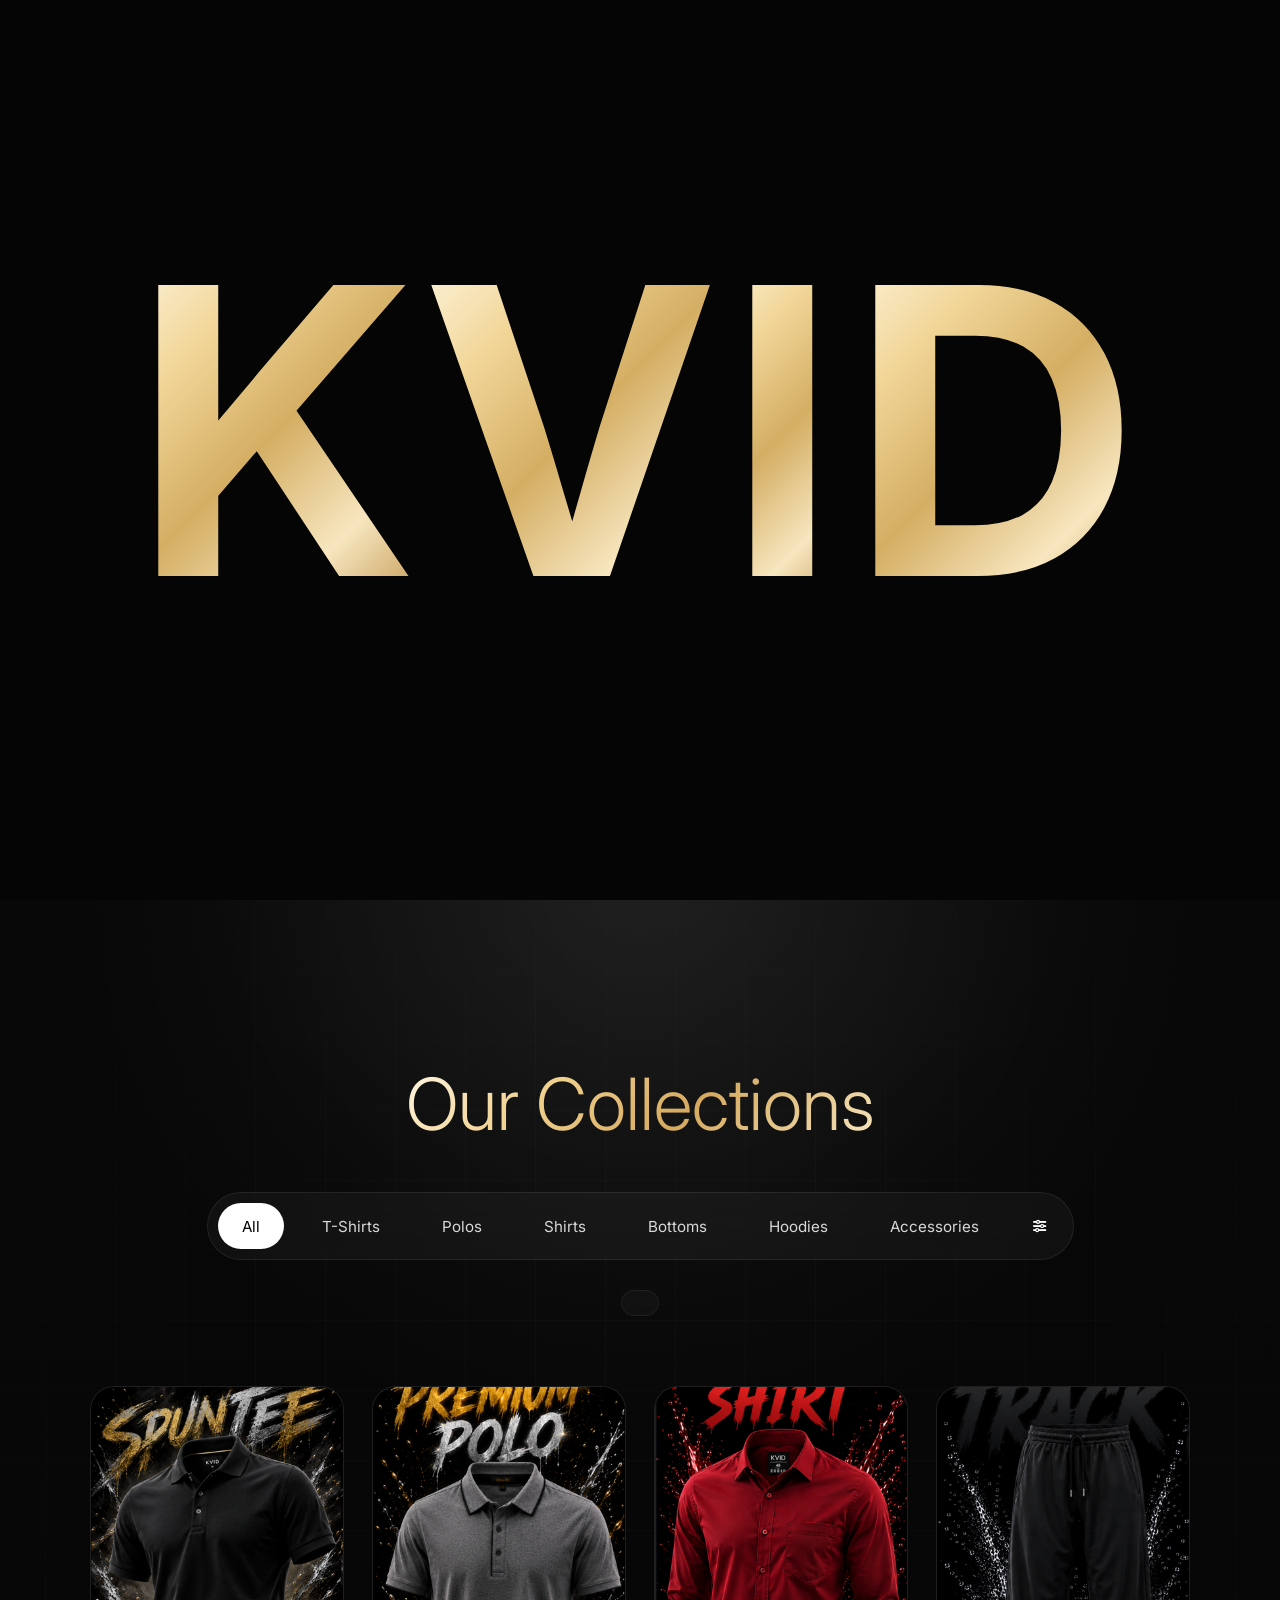
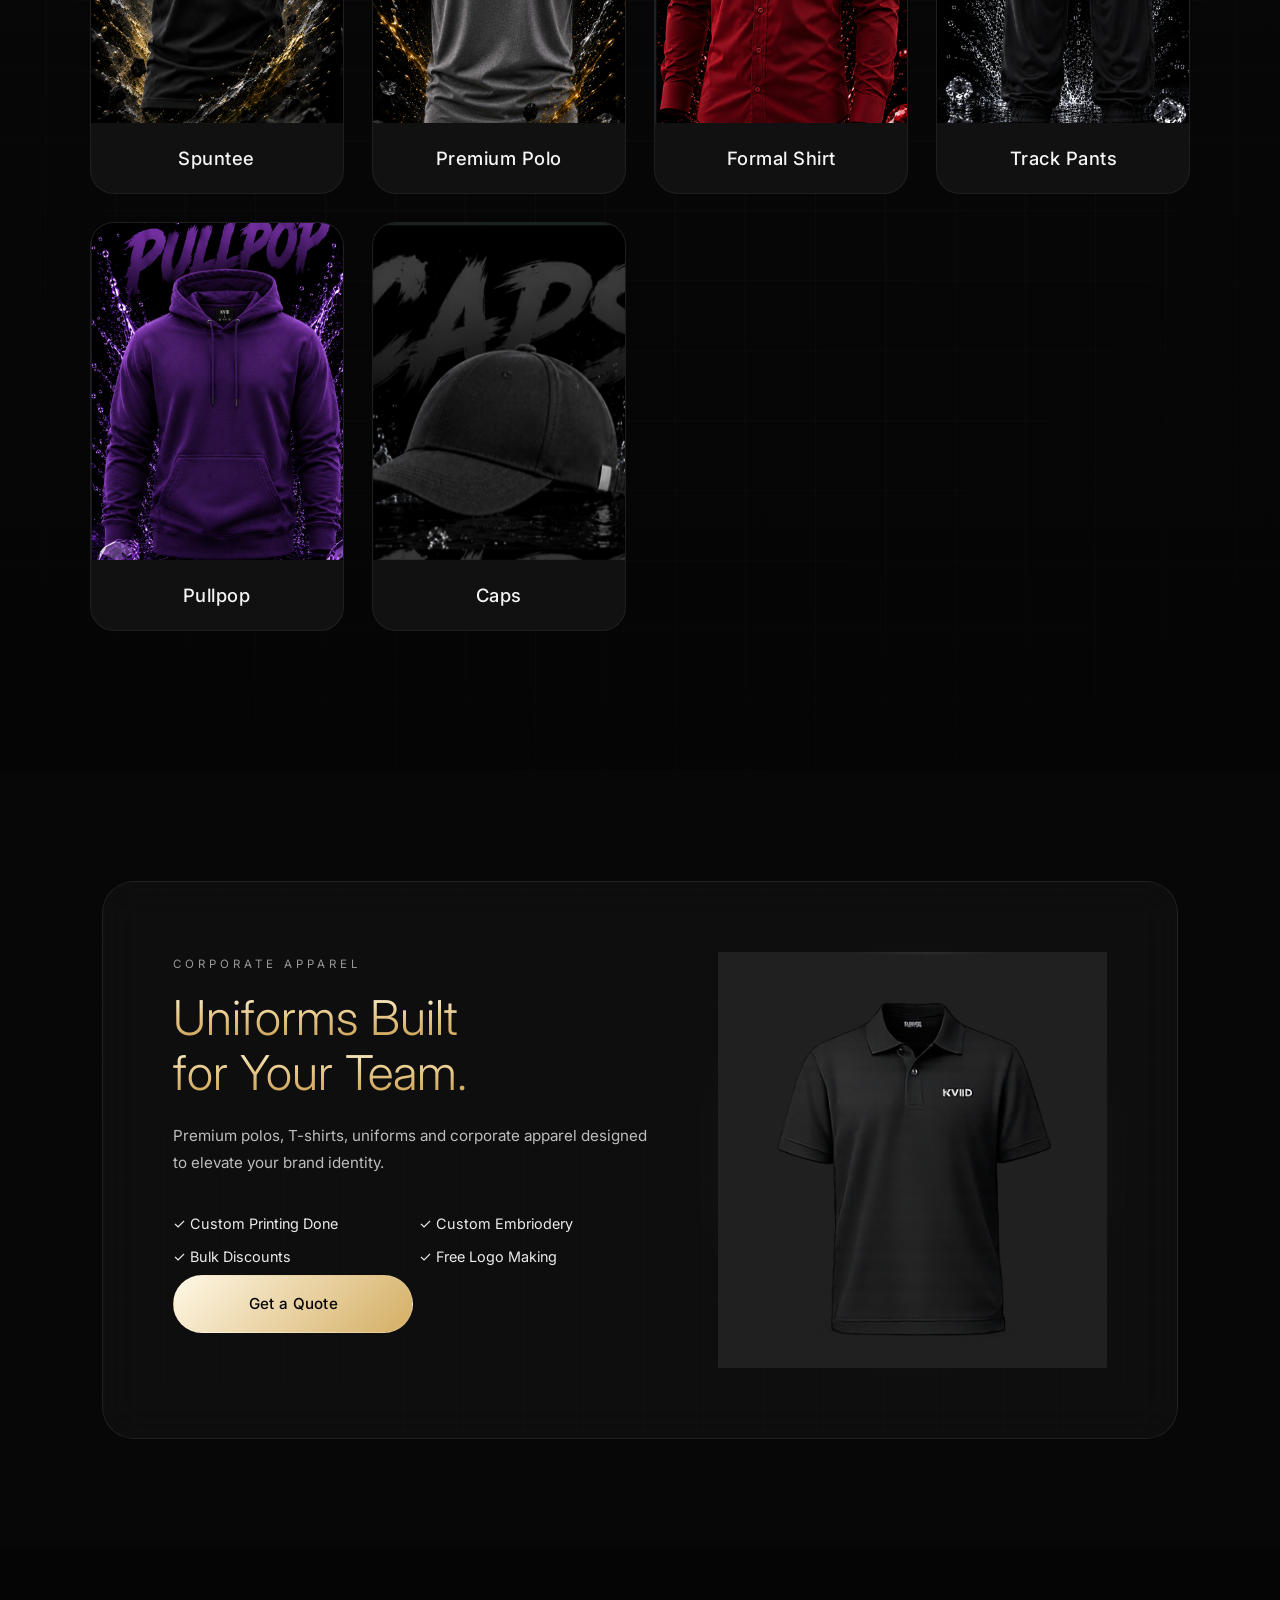
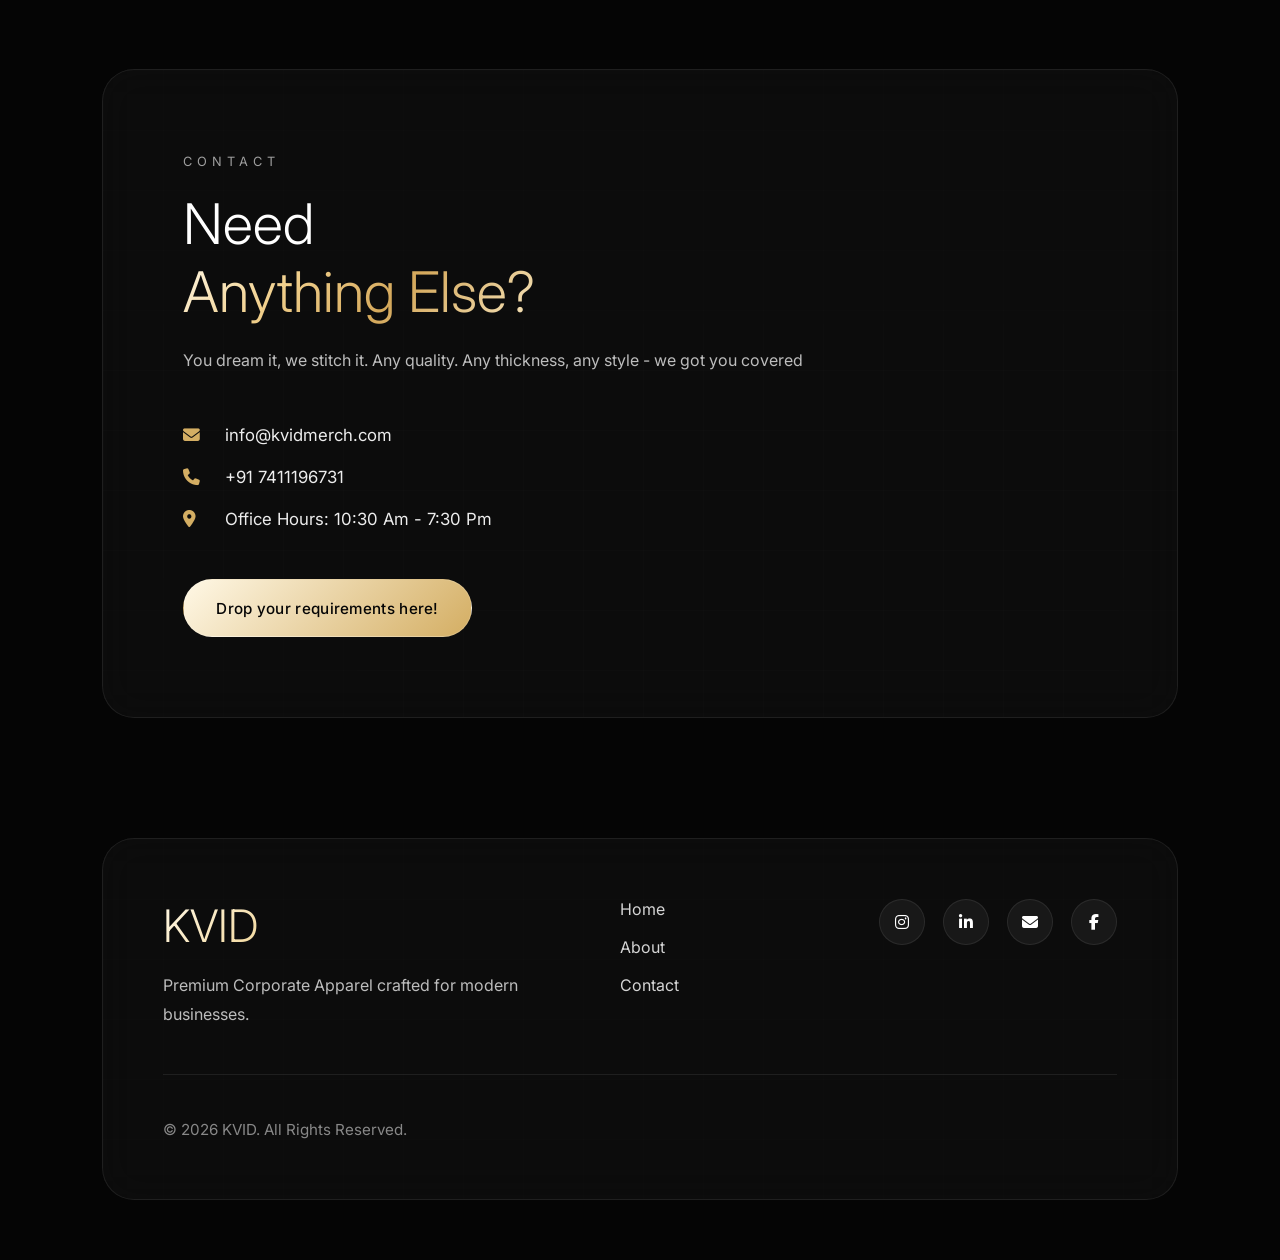
==== commit 8b9ba560: "Update collections and product filters" ====
--- a/index.html
+++ b/index.html
@@ -229,9 +229,27 @@
 
         <button
             class="filter-btn"
+            data-filter="polos">
+
+            Polos
+
+        </button>
+
+
+        <button
+            class="filter-btn"
             data-filter="shirts">
 
             Shirts
+
+        </button>
+
+
+        <button
+            class="filter-btn"
+            data-filter="bottoms">
+
+            Bottoms
 
         </button>
 
@@ -247,9 +265,9 @@
 
         <button
             class="filter-btn"
-            data-filter="bottoms">
-
-            Bottoms
+            data-filter="accessories">
+
+            Accessories
 
         </button>
 
@@ -291,62 +309,6 @@
 
             <button
                 class="sub-filter"
-                data-subfilter="performars">
-
-                Performars
-
-            </button>
-
-
-            <button
-                class="sub-filter"
-                data-subfilter="cotblend">
-
-                Cotblend
-
-            </button>
-
-
-            <button
-                class="sub-filter"
-                data-subfilter="cloudkot">
-
-                Cloudkot
-
-            </button>
-
-
-            <button
-                class="sub-filter"
-                data-subfilter="halodrop">
-
-                Halodrop
-
-            </button>
-
-
-            <button
-                class="sub-filter"
-                data-subfilter="ezzygo">
-
-                Ezzygo
-
-            </button>
-
-
-            <button
-                class="sub-filter"
-                data-subfilter="featherflex">
-
-                Featherflex
-
-            </button>
-
-
-            <!-- SPUNTEE -->
-
-            <button
-                class="sub-filter"
                 data-subfilter="spuntee">
 
                 Spuntee
@@ -363,11 +325,42 @@
             </button>
 
 
+        </div>
+
+
+
+        <!-- ======================================
+             POLOS
+        ======================================= -->
+
+        <div
+            class="subcategory-group"
+            data-parent="polos">
+
+
+            <button
+                class="sub-filter active"
+                data-subfilter="all">
+
+                All
+
+            </button>
+
+
             <button
                 class="sub-filter"
-                data-subfilter="fluxknit">
-
-                Fluxknit
+                data-subfilter="premium-polo">
+
+                Premium Polo
+
+            </button>
+
+
+            <button
+                class="sub-filter"
+                data-subfilter="perfomars">
+
+                PerfoMARS
 
             </button>
 
@@ -386,23 +379,59 @@
 
 
             <button
-                class="sub-filter active">
+                class="sub-filter active"
+                data-subfilter="all">
 
                 All
 
             </button>
 
 
-            <button class="sub-filter">
-
-                Formal Shirts
-
-            </button>
-
-
-            <button class="sub-filter">
-
-                Casual Shirts
+            <button
+                class="sub-filter"
+                data-subfilter="formal-shirts">
+
+                Formal Shirt
+
+            </button>
+
+
+        </div>
+
+
+
+        <!-- ======================================
+             BOTTOMS
+        ======================================= -->
+
+        <div
+            class="subcategory-group"
+            data-parent="bottoms">
+
+
+            <button
+                class="sub-filter active"
+                data-subfilter="all">
+
+                All
+
+            </button>
+
+
+            <button
+                class="sub-filter"
+                data-subfilter="track-pants">
+
+                Track Pants
+
+            </button>
+
+
+            <button
+                class="sub-filter"
+                data-subfilter="shorts">
+
+                Shorts
 
             </button>
 
@@ -421,23 +450,19 @@
 
 
             <button
-                class="sub-filter active">
+                class="sub-filter active"
+                data-subfilter="all">
 
                 All
 
             </button>
 
 
-            <button class="sub-filter">
-
-                Overhood
-
-            </button>
-
-
-            <button class="sub-filter">
-
-                Zipline
+            <button
+                class="sub-filter"
+                data-subfilter="pullpop">
+
+                Pullpop
 
             </button>
 
@@ -447,46 +472,28 @@
 
 
         <!-- ======================================
-             BOTTOMS
+             ACCESSORIES
         ======================================= -->
 
         <div
             class="subcategory-group"
-            data-parent="bottoms">
+            data-parent="accessories">
 
 
             <button
-                class="sub-filter active">
+                class="sub-filter active"
+                data-subfilter="all">
 
                 All
 
             </button>
 
 
-            <button class="sub-filter">
-
-                Indifit
-
-            </button>
-
-
-            <button class="sub-filter">
-
-                Blucut
-
-            </button>
-
-
-            <button class="sub-filter">
-
-                Runflex
-
-            </button>
-
-
-            <button class="sub-filter">
-
-                Aircut
+            <button
+                class="sub-filter"
+                data-subfilter="caps">
+
+                Caps
 
             </button>
 
@@ -564,6 +571,7 @@
         </div>
 
 
+
         <!-- =====================================
              SNAPPY
         ====================================== -->
@@ -594,15 +602,18 @@
 
                 <div class="card-inner">
 
+
                     <img
                         class="card-front"
                         src="images/snappy-yellow-front.png"
-                        alt="Snappy Black Front">
+                        alt="Snappy Front">
+
 
                     <img
                         class="card-back"
                         src="images/snappy-yellow-back.png"
-                        alt="Snappy Black Back">
+                        alt="Snappy Back">
+
 
                 </div>
 
@@ -615,72 +626,33 @@
 
 
         </div>
-<div
-    class="collection-card"
-
-    data-category="t-shirts"
-
-    data-name="Premium Polo"
-
-    data-blue-front="images/premium-polo-blue-front.png"
-    data-blue-back="images/premium-polo-blue-back.png"
-
-    data-green-front="images/premium-polo-green-front.png"
-    data-green-back="images/premium-polo-green-back.png"
-
-    data-grey-front="images/premium-polo-grey-front.png"
-    data-grey-back="images/premium-polo-grey-back.png"
-
-    data-red-front="images/premium-polo-red-front.png"
-    data-red-back="images/premium-polo-red-back.png">
-
-
-    <div class="card-flip">
-
-        <div class="card-inner">
-
-            <img
-                class="card-front"
-                src="images/premium-polo-grey-front.png"
-                alt="Premium Polo Blue Front">
-
-            <img
-                class="card-back"
-                src="images/premium-polo-grey-back.png"
-                alt="Premium Polo Blue Back">
-
-        </div>
-
-    </div>
-
-
-    <h3>
-        Premium Polo
-    </h3>
-
-</div>
 
 
 
         <!-- =====================================
-             CARD 1 — PREMIUM POLO
+             PREMIUM POLO
         ====================================== -->
 
         <div
             class="collection-card"
 
-            data-category="t-shirts"
+            data-category="polos"
+
+            data-subcategory="premium-polo"
 
             data-name="Premium Polo"
 
-            data-black-front="polo1.png"
-            data-black-back="polo1-back.png"
-
-            data-red-front="S-r.png"
-            data-red-back="S-r-back.png"
-
-            data-navy-front="S-b.png"
-            data-navy-back="S-b-back.png">
+            data-blue-front="images/premium-polo-blue-front.png"
+            data-blue-back="images/premium-polo-blue-back.png"
+
+            data-green-front="images/premium-polo-green-front.png"
+            data-green-back="images/premium-polo-green-back.png"
+
+            data-grey-front="images/premium-polo-grey-front.png"
+            data-grey-back="images/premium-polo-grey-back.png"
+
+            data-red-front="images/premium-polo-red-front.png"
+            data-red-back="images/premium-polo-red-back.png">
 
 
             <div class="card-flip">
@@ -690,14 +662,14 @@
 
                     <img
                         class="card-front"
-                        src="polo1.png"
-                        alt="Front">
+                        src="images/premium-polo-grey-front.png"
+                        alt="Premium Polo Front">
 
 
                     <img
                         class="card-back"
-                        src="polo1-back.png"
-                        alt="Back">
+                        src="images/premium-polo-grey-back.png"
+                        alt="Premium Polo Back">
 
 
                 </div>
@@ -706,76 +678,38 @@
 
 
             <h3>
-                Polo T-Shirts
+                Premium Polo
             </h3>
 
 
         </div>
-<!-- =====================================
-     PERFOMARS
-====================================== -->
-
-<div
-    class="collection-card"
-
-    data-category="t-shirts"
-
-    data-subcategory="perfomars"
-
-    data-name="PerfoMARS"
-
-    data-blue-front="images/perfomars-blue-front.png"
-    data-blue-back="images/perfomars-blue-back.png"
-
-    data-green-front="images/perfomars-green-front.png"
-    data-green-back="images/perfomars-green-back.png"
-
-    data-grey-front="images/perfomars-grey-front.png"
-    data-grey-back="images/perfomars-grey-back.png"
-
-    data-red-front="images/perfomars-red-front.png"
-    data-red-back="images/perfomars-red-back.png">
-
-
-    <div class="card-flip">
-
-        <div class="card-inner">
-
-            <img
-                class="card-front"
-                src="images/perfomars-blue-front.png"
-                alt="PerfoMARS Blue Front">
-
-            <img
-                class="card-back"
-                src="images/perfomars-blue-back.png"
-                alt="PerfoMARS Blue Back">
-
-        </div>
-
-    </div>
-
-
-    <h3>
-        PerfoMARS
-    </h3>
-
-</div>
+
 
 
         <!-- =====================================
-             CARD 2 — CORPORATE SHIRT
+             PERFOMARS
         ====================================== -->
 
         <div
             class="collection-card"
 
-            data-category="shirts"
-
-            data-name="Corporate Shirt"
-
-            data-white-front="polo2.png"
-            data-white-back="polo2-back.png">
+            data-category="polos"
+
+            data-subcategory="perfomars"
+
+            data-name="PerfoMARS"
+
+            data-blue-front="images/perfomars-blue-front.png"
+            data-blue-back="images/perfomars-blue-back.png"
+
+            data-green-front="images/perfomars-green-front.png"
+            data-green-back="images/perfomars-green-back.png"
+
+            data-grey-front="images/perfomars-grey-front.png"
+            data-grey-back="images/perfomars-grey-back.png"
+
+            data-red-front="images/perfomars-red-front.png"
+            data-red-back="images/perfomars-red-back.png">
 
 
             <div class="card-flip">
@@ -785,14 +719,14 @@
 
                     <img
                         class="card-front"
-                        src="polo2.png"
-                        alt="Front">
+                        src="images/perfomars-blue-front.png"
+                        alt="PerfoMARS Blue Front">
 
 
                     <img
                         class="card-back"
-                        src="polo2-back.png"
-                        alt="Back">
+                        src="images/perfomars-blue-back.png"
+                        alt="PerfoMARS Blue Back">
 
 
                 </div>
@@ -801,7 +735,7 @@
 
 
             <h3>
-                Corporate Shirts
+                PerfoMARS
             </h3>
 
 
@@ -810,18 +744,29 @@
 
 
         <!-- =====================================
-             CARD 3 — PREMIUM HOODIE
+             FORMAL SHIRT
         ====================================== -->
 
         <div
             class="collection-card"
 
-            data-category="hoodies"
-
-            data-name="Premium Hoodie"
-
-            data-black-front="shirt1.png"
-            data-black-back="shirt1-back.png">
+            data-category="shirts"
+
+            data-subcategory="formal-shirts"
+
+            data-name="Formal Shirt"
+
+            data-black-front="images/formal-shirt-black-front.png"
+            data-black-back="images/formal-shirt-black-back.png"
+
+            data-blue-front="images/formal-shirt-blue-front.png"
+            data-blue-back="images/formal-shirt-blue-back.png"
+
+            data-green-front="images/formal-shirt-green-front.png"
+            data-green-back="images/formal-shirt-green-back.png"
+
+            data-red-front="images/formal-shirt-red-front.png"
+            data-red-back="images/formal-shirt-red-back.png">
 
 
             <div class="card-flip">
@@ -831,14 +776,14 @@
 
                     <img
                         class="card-front"
-                        src="shirt1.png"
-                        alt="Front">
+                        src="images/formal-shirt-red-front.png"
+                        alt="Formal Shirt Front">
 
 
                     <img
                         class="card-back"
-                        src="shirt1-back.png"
-                        alt="Back">
+                        src="images/formal-shirt-red-back.png"
+                        alt="Formal Shirt Back">
 
 
                 </div>
@@ -847,7 +792,7 @@
 
 
             <h3>
-                Hoodies
+                Formal Shirt
             </h3>
 
 
@@ -856,7 +801,7 @@
 
 
         <!-- =====================================
-             CARD 4 — CORPORATE JACKET
+             TRACK PANTS
         ====================================== -->
 
         <div
@@ -864,10 +809,21 @@
 
             data-category="bottoms"
 
-            data-name="Corporate Jacket"
-
-            data-black-front="shirt2.png"
-            data-black-back="shirt2-back.png">
+            data-subcategory="track-pants"
+
+            data-name="Track Pants"
+
+            data-black-front="images/track-pants-black-front.png"
+            data-black-back="images/track-pants-black-back.png"
+
+            data-blue-front="images/track-pants-blue-front.png"
+            data-blue-back="images/track-pants-blue-back.png"
+
+            data-red-front="images/track-pants-red-front.png"
+            data-red-back="images/track-pants-red-back.png"
+
+            data-grey-front="images/track-pants-grey-front.png"
+            data-grey-back="images/track-pants-grey-back.png">
 
 
             <div class="card-flip">
@@ -877,14 +833,14 @@
 
                     <img
                         class="card-front"
-                        src="shirt2.png"
-                        alt="Front">
+                        src="images/track-pants-black-front.png"
+                        alt="Track Pants Black Front">
 
 
                     <img
                         class="card-back"
-                        src="shirt2-back.png"
-                        alt="Back">
+                        src="images/track-pants-black-back.png"
+                        alt="Track Pants Black Back">
 
 
                 </div>
@@ -893,7 +849,178 @@
 
 
             <h3>
-                Bottoms
+                Track Pants
+            </h3>
+
+
+        </div>
+
+
+
+        <!-- =====================================
+             SHORTS
+        ====================================== -->
+
+        <div
+            class="collection-card"
+
+            data-category="bottoms"
+
+            data-subcategory="shorts"
+
+            data-name="Shorts"
+
+            data-black-front="images/shorts-black-front.png"
+            data-black-back="images/shorts-black-back.png"
+
+            data-blue-front="images/shorts-blue-front.png"
+            data-blue-back="images/shorts-blue-back.png"
+
+            data-red-front="images/shorts-red-front.png"
+            data-red-back="images/shorts-red-back.png"
+
+            data-grey-front="images/shorts-grey-front.png"
+            data-grey-back="images/shorts-grey-back.png">
+
+
+            <div class="card-flip">
+
+                <div class="card-inner">
+
+
+                    <img
+                        class="card-front"
+                        src="images/shorts-black-front.png"
+                        alt="Shorts Black Front">
+
+
+                    <img
+                        class="card-back"
+                        src="images/shorts-black-back.png"
+                        alt="Shorts Black Back">
+
+
+                </div>
+
+            </div>
+
+
+            <h3>
+                Shorts
+            </h3>
+
+
+        </div>
+
+
+
+        <!-- =====================================
+             PULLPOP
+        ====================================== -->
+
+        <div
+            class="collection-card"
+
+            data-category="hoodies"
+
+            data-subcategory="pullpop"
+
+            data-name="Pullpop"
+
+            data-black-front="images/pullpop-black-front.png"
+            data-black-back="images/pullpop-black-back.png"
+
+            data-red-front="images/pullpop-red-front.png"
+            data-red-back="images/pullpop-red-back.png"
+
+            data-purple-front="images/pullpop-purple-front.png"
+            data-purple-back="images/pullpop-purple-back.png"
+
+            data-white-front="images/pullpop-white-front.png"
+            data-white-back="images/pullpop-white-back.png">
+
+
+            <div class="card-flip">
+
+                <div class="card-inner">
+
+
+                    <img
+                        class="card-front"
+                        src="images/pullpop-purple-front.png"
+                        alt="Pullpop Purple Front">
+
+
+                    <img
+                        class="card-back"
+                        src="images/pullpop-purple-back.png"
+                        alt="Pullpop Purple Back">
+
+
+                </div>
+
+            </div>
+
+
+            <h3>
+                Pullpop
+            </h3>
+
+
+        </div>
+
+
+
+        <!-- =====================================
+             CAPS
+        ====================================== -->
+
+        <div
+            class="collection-card"
+
+            data-category="accessories"
+
+            data-subcategory="caps"
+
+            data-name="Caps"
+
+            data-black-front="images/caps-black-front.png"
+            data-black-back="images/caps-black-back.png"
+
+            data-blue-front="images/caps-blue-front.png"
+            data-blue-back="images/caps-blue-back.png"
+
+            data-red-front="images/caps-red-front.png"
+            data-red-back="images/caps-red-back.png"
+
+            data-green-front="images/caps-green-front.png"
+            data-green-back="images/caps-green-back.png">
+
+
+            <div class="card-flip">
+
+                <div class="card-inner">
+
+
+                    <img
+                        class="card-front"
+                        src="images/caps-black-front.png"
+                        alt="Caps Black Front">
+
+
+                    <img
+                        class="card-back"
+                        src="images/caps-black-back.png"
+                        alt="Caps Black Back">
+
+
+                </div>
+
+            </div>
+
+
+            <h3>
+                Caps
             </h3>
 
 
@@ -972,41 +1099,54 @@
 
             <div class="color-options">
 
-    <button
-        class="color black active"
-        data-color="black">
-    </button>
-
-    <button
-        class="color white"
-        data-color="white">
-    </button>
-
-    <button
-        class="color red"
-        data-color="red">
-    </button>
-
-    <button
-        class="color blue"
-        data-color="blue">
-    </button>
-
-    <button
-        class="color green"
-        data-color="green">
-    </button>
-
-    <button
-        class="color yellow"
-        data-color="yellow">
-    </button>
-<button
-    class="color grey"
-    data-color="grey">
-</button>
-
-</div>
+                <button
+                    class="color black active"
+                    data-color="black">
+                </button>
+
+
+                <button
+                    class="color white"
+                    data-color="white">
+                </button>
+
+
+                <button
+                    class="color red"
+                    data-color="red">
+                </button>
+
+
+                <button
+                    class="color blue"
+                    data-color="blue">
+                </button>
+
+
+                <button
+                    class="color green"
+                    data-color="green">
+                </button>
+
+
+                <button
+                    class="color yellow"
+                    data-color="yellow">
+                </button>
+
+
+                <button
+                    class="color grey"
+                    data-color="grey">
+                </button>
+
+
+                <button
+                    class="color purple"
+                    data-color="purple">
+                </button>
+
+            </div>
 
 
 
--- a/css/hero.css
+++ b/css/hero.css
@@ -3,19 +3,12 @@
 =========================================== */
 
 .hero{
-
     position:relative;
-
     min-height:100vh;
-
     overflow:hidden;
-
     display:flex;
-
     align-items:flex-start;
-
     padding-top:125px;
-
 }
 
 
@@ -24,19 +17,12 @@
 =========================================== */
 
 .hero-video{
-
     position:absolute;
-
     inset:0;
-
     width:100%;
-
     height:100%;
-
     object-fit:cover;
-
     filter:brightness(.45);
-
 }
 
 
@@ -45,11 +31,8 @@
 =========================================== */
 
 .hero-overlay{
-
     position:absolute;
-
     inset:0;
-
     background:
         linear-gradient(
             to right,
@@ -57,7 +40,6 @@
             rgba(5,5,5,.45),
             rgba(5,5,5,.18)
         );
-
 }
 
 
@@ -66,21 +48,14 @@
 =========================================== */
 
 .hero-content{
-
     position:relative;
-
     z-index:2;
-
     width:min(92%,1500px);
-
     margin:0 auto;
-
 }
 
 .hero-text{
-
     max-width:650px;
-
 }
 
 
@@ -89,19 +64,12 @@
 =========================================== */
 
 .hero-subtitle{
-
     display:inline-block;
-
     color:#b8b8b8;
-
     letter-spacing:5px;
-
     font-size:.8rem;
-
     text-transform:uppercase;
-
     margin-bottom:28px;
-
 }
 
 
@@ -110,15 +78,10 @@
 =========================================== */
 
 .hero-title{
-
     font-size:5rem;
-
     font-weight:300;
-
     line-height:.95;
-
     letter-spacing:-2px;
-
     margin-bottom:24px;
 
     background:linear-gradient(
@@ -130,13 +93,9 @@
     );
 
     -webkit-background-clip:text;
-
     background-clip:text;
-
     -webkit-text-fill-color:transparent;
-
     color:transparent;
-
 }
 
 
@@ -145,17 +104,11 @@
 =========================================== */
 
 .hero-description{
-
     max-width:620px;
-
     color:#c4c4c4;
-
     line-height:1.8;
-
     font-size:1.1rem;
-
     margin-bottom:48px;
-
 }
 
 
@@ -164,32 +117,21 @@
 =========================================== */
 
 .hero-buttons{
-
     display:flex;
-
     align-items:center;
-
     gap:20px;
-
     margin-top:45px;
-
 }
 
 .primary-btn,
 .secondary-btn{
-
     display:inline-flex;
-
     align-items:center;
-
     justify-content:center;
 
     width:auto;
-
     min-width:210px;
-
     height:62px;
-
     padding:0 36px;
 
     background:linear-gradient(
@@ -201,38 +143,29 @@
     );
 
     color:#050505;
-
     border:1px solid rgba(255,255,255,.2);
-
     border-radius:999px;
 
     font-size:1rem;
-
     font-weight:500;
-
     text-decoration:none;
 
     flex:0 0 auto;
-
     box-sizing:border-box;
-
     cursor:pointer;
 
     transition:
         transform .3s ease,
         box-shadow .3s ease,
         background .3s ease;
-
 }
 
 
 /* ===========================================
    PRIMARY BUTTON
-   RAISE AN ENQUIRY
 =========================================== */
 
 .primary-btn{
-
     background:linear-gradient(
         135deg,
         #FFF8E6 0%,
@@ -242,19 +175,15 @@
     );
 
     color:#050505;
-
     border:1px solid rgba(255,255,255,.2);
-
 }
 
 
 /* ===========================================
    SECONDARY BUTTON
-   EXPLORE COLLECTION / GET A QUOTE
 =========================================== */
 
 .secondary-btn{
-
     background:linear-gradient(
         135deg,
         #FFF8E6 0%,
@@ -264,9 +193,7 @@
     );
 
     color:#050505;
-
     border:1px solid rgba(255,255,255,.2);
-
 }
 
 
@@ -276,12 +203,10 @@
 
 .primary-btn:hover,
 .secondary-btn:hover{
-
     transform:translateY(-3px);
 
     box-shadow:
         0 10px 30px rgba(212,174,99,.25);
-
 }
 
 
@@ -290,37 +215,23 @@
 =========================================== */
 
 .scroll-indicator{
-
     position:absolute;
-
     left:50%;
-
     bottom:0;
-
     transform:translateX(-50%);
 
     color:#d5d5d5;
-
     letter-spacing:4px;
-
     font-size:.5rem;
-
     text-transform:uppercase;
-
 }
 
 .scroll-line{
-
     width:1px;
-
     height:70px;
-
     background:white;
-
     margin:14px auto 0;
-
     opacity:.6;
-
 }
 
 
@@ -329,35 +240,22 @@
 =========================================== */
 
 .hero-stats{
-
     display:flex;
-
     gap:70px;
-
     margin-top:80px;
-
 }
 
 .stat h2{
-
     font-size:3rem;
-
     font-weight:500;
-
     margin-bottom:8px;
-
 }
 
 .stat p{
-
     font-size:.9rem;
-
     letter-spacing:2px;
-
     color:#bdbdbd;
-
     text-transform:uppercase;
-
 }
 
 
@@ -366,33 +264,24 @@
 =========================================== */
 
 .hero-badge{
-
     display:inline-flex;
-
     align-items:center;
 
     padding:10px 22px;
 
     border:1px solid rgba(255,255,255,.18);
-
     border-radius:999px;
 
     background:rgba(255,255,255,.06);
-
     backdrop-filter:blur(12px);
-
     -webkit-backdrop-filter:blur(12px);
 
     color:#d7d7d7;
-
     text-transform:uppercase;
-
     letter-spacing:3px;
-
     font-size:.82rem;
 
     margin-bottom:34px;
-
 }
 
 
@@ -403,45 +292,30 @@
 @media (max-width:900px){
 
     .hero{
-
         min-height:100svh;
-
         padding-top:110px;
-
     }
 
     .hero-content{
-
         width:90%;
-
     }
 
     .hero-text{
-
         max-width:560px;
-
     }
 
     .hero-title{
-
         font-size:4rem;
-
     }
 
     .hero-description{
-
         font-size:1rem;
-
         max-width:520px;
-
     }
 
     .hero-video{
-
         object-position:center center;
-
-    }
-
+    }
 }
 
 
@@ -452,180 +326,170 @@
 @media (max-width:768px){
 
     .hero{
-
         min-height:100svh;
-
         height:100svh;
-
         padding-top:110px;
-
+        padding-bottom:40px;
         align-items:flex-start;
-
+        box-sizing:border-box;
     }
 
 
     /* VIDEO */
 
     .hero-video{
-
         width:100%;
-
         height:100%;
-
         object-fit:cover;
 
+        /* Brighter video on mobile */
+        filter:brightness(.62);
+
         object-position:center center;
-
     }
 
 
     /* OVERLAY */
 
     .hero-overlay{
-
         background:
             linear-gradient(
                 to bottom,
-                rgba(5,5,5,.72),
-                rgba(5,5,5,.40),
-                rgba(5,5,5,.78)
+                rgba(5,5,5,.55),
+                rgba(5,5,5,.25),
+                rgba(5,5,5,.60)
             );
-
     }
 
 
     /* CONTENT */
 
     .hero-content{
-
-        width:90%;
+        width:calc(100% - 40px);
+        max-width:420px;
+        min-height:calc(100svh - 150px);
+
+        margin:0 auto;
+        padding:0;
+        box-sizing:border-box;
+
+        display:flex;
+        flex-direction:column;
+
+        /* SPREAD LAYOUT:
+           .hero-text is unwrapped below (display:contents),
+           so badge / title / description / buttons become
+           direct flex children here. Auto-margins on the
+           title, description AND buttons do the actual
+           distributing (3 equal gaps), which both centers
+           the whole group vertically and leaves the buttons
+           sitting just below center instead of glued to the
+           very bottom. */
+        justify-content:flex-start;
+        align-items:center;
+    }
+
+
+    /* Unwrap the text wrapper so its children (badge, title,
+       description) become direct flex items of .hero-content,
+       sitting alongside .hero-buttons. This lets us control
+       the gap between EACH element individually instead of
+       treating "text block" vs "buttons" as only two chunks. */
+    .hero-text{
+        display:contents;
+    }
+
+
+    /* BADGE — auto bottom-margin now lives here instead of on
+       the title, so the badge stays near the top and the
+       title gets pulled DOWN, landing just above the
+       description/subtitle with only a small fixed gap. */
+
+    .hero-badge{
+        align-self:center;
+
+        padding:8px 16px;
+        margin-bottom:auto;
+
+        font-size:.62rem;
+        letter-spacing:2px;
 
         max-width:100%;
-
-        margin:0 auto;
-
+        box-sizing:border-box;
+    }
+
+
+    /* TITLE — sits just above the description now (small fixed
+       gap instead of auto), since the space that used to push
+       it down from the badge now separates it FROM the badge
+       instead. */
+    .hero-title{
+        width:100%;
+        max-width:100%;
+
+        margin:0 0 20px 0;
         padding:0;
 
-        box-sizing:border-box;
-
-    }
-
-
-    .hero-text{
-
+        font-size:clamp(3rem,12vw,4.2rem);
+        line-height:.94;
+        letter-spacing:-1.5px;
+
+        text-align:center;
+    }
+
+
+    /* DESCRIPTION — sits in the upper-middle of the group,
+       sharing the leftover room equally with the auto
+       margins above and below it. */
+    .hero-description{
         width:100%;
-
         max-width:100%;
 
-        text-align:left;
-
-    }
-
-
-    /* BADGE */
-
-    .hero-badge{
-
-        padding:8px 16px;
-
-        margin-bottom:22px;
-
-        font-size:.62rem;
-
-        letter-spacing:2px;
-
+        margin:0 0 auto 0;
+        padding:0;
+
+        font-size:.92rem;
+        line-height:1.6;
+
+        text-align:center;
+    }
+
+
+    /* MOBILE BUTTONS — sits just below center: it still has
+       an auto bottom-margin, so there's leftover space below
+       it too instead of being pinned to the very bottom. */
+
+    .hero-buttons{
+        display:flex;
+        flex-direction:row;
+
+        align-items:stretch;
+        justify-content:center;
+
+        gap:14px;
+
+        width:100%;
         max-width:100%;
 
-        box-sizing:border-box;
-
-    }
-
-
-    /* TITLE */
-
-    .hero-title{
-
-        width:100%;
-
-        max-width:100%;
-
-        margin:0 0 20px 0;
-
-        padding:0;
-
-        font-size:clamp(3rem,12vw,4.2rem);
-
-        line-height:.92;
-
-        letter-spacing:-1.5px;
-
-        text-align:left;
-
-    }
-
-
-    /* DESCRIPTION */
-
-    .hero-description{
-
-        width:100%;
-
-        max-width:100%;
-
-        margin:0 0 30px 0;
-
-        padding:0;
-
-        font-size:.92rem;
-
-        line-height:1.6;
-
-        text-align:left;
-
-    }
-
-
-    /* ===========================================
-       MOBILE BUTTONS
-    =========================================== */
-
-    .hero-buttons{
-
-        display:flex;
-
-        flex-direction:row;
-
-        align-items:stretch;
-
-        justify-content:flex-start;
-
-        gap:12px;
-
-        width:100%;
-
-        max-width:420px;
-
-        margin:25px 0 0 0;
-
+        margin:0 0 auto 0;
     }
 
 
     .primary-btn,
     .secondary-btn{
-
         flex:1 1 0;
 
-        width:0;
-
+        width:100%;
         min-width:0;
 
-        height:54px;
-
-        padding:0 16px;
+        height:56px;
+
+        padding:0 12px;
 
         font-size:.9rem;
-
         white-space:nowrap;
+
+        box-sizing:border-box;
 
         background:linear-gradient(
             135deg,
@@ -636,55 +500,38 @@
         );
 
         color:#050505;
-
     }
 
 
     /* SCROLL */
 
     .scroll-indicator{
-
         bottom:12px;
-
         font-size:.42rem;
-
         letter-spacing:3px;
-
     }
 
     .scroll-line{
-
         height:45px;
-
         margin-top:8px;
-
     }
 
 
     /* STATS */
 
     .hero-stats{
-
         gap:30px;
-
         margin-top:45px;
-
         flex-wrap:wrap;
-
     }
 
     .stat h2{
-
         font-size:2rem;
-
     }
 
     .stat p{
-
         font-size:.7rem;
-
-    }
-
+    }
 }
 
 
@@ -695,89 +542,72 @@
 @media (max-width:480px){
 
     .hero{
-
         padding-top:100px;
-
+        padding-bottom:30px;
     }
 
 
     .hero-content{
-
-        width:88%;
-
+        width:calc(100% - 40px);
+        max-width:420px;
+        min-height:calc(100svh - 130px);
+
+        /* Keep the same centered, below-center-buttons arrangement */
+        justify-content:flex-start;
+        align-items:center;
+    }
+
+
+    .hero-badge{
+        align-self:center;
+
+        font-size:.58rem;
+        letter-spacing:1.8px;
+        padding:7px 13px;
+        margin-bottom:auto;
     }
 
 
     .hero-title{
-
         font-size:clamp(2.7rem,13vw,3.6rem);
-
         line-height:.94;
-
         letter-spacing:-1.2px;
-
-        margin-bottom:18px;
-
+        margin:0 0 16px 0;
+        text-align:center;
     }
 
 
     .hero-description{
-
         font-size:.85rem;
-
         max-width:100%;
-
         line-height:1.6;
-
-        margin-bottom:25px;
-
+        margin:0 0 auto 0;
+        text-align:center;
     }
 
 
     .hero-buttons{
-
         width:100%;
-
         max-width:100%;
-
         gap:10px;
 
-        margin-top:20px;
-
+        justify-content:center;
+        margin:0 0 auto 0;
     }
 
 
     .primary-btn,
     .secondary-btn{
-
-        height:50px;
-
-        padding:0 10px;
-
+        height:52px;
+        padding:0 8px;
         font-size:.82rem;
-
         letter-spacing:0;
-
-    }
-
-
-    .hero-badge{
-
-        font-size:.58rem;
-
-        letter-spacing:1.8px;
-
-        padding:7px 13px;
-
     }
 
 
     .scroll-indicator{
-
         display:none;
-
-    }
-
+    }
 }
 
 
@@ -788,74 +618,58 @@
 @media (max-width:768px) and (orientation:landscape){
 
     .hero{
-
         min-height:100svh;
-
         height:auto;
-
         padding-top:95px;
-
         padding-bottom:70px;
-
-    }
-
+    }
 
     .hero-content{
-
         width:90%;
 
-    }
-
+        /* Don't spread landscape layout — restore hero-text
+           as a normal block so badge/title/description sit
+           together compactly again, followed by the buttons. */
+        display:flex;
+        flex-direction:column;
+        justify-content:flex-start;
+    }
+
+    .hero-text{
+        display:flex;
+        flex-direction:column;
+        align-items:stretch;
+    }
 
     .hero-title{
-
         font-size:3rem;
-
-    }
-
+        margin:0 0 16px 0;
+    }
 
     .hero-description{
-
-        margin-bottom:20px;
-
-    }
-
+        margin:0 0 20px 0;
+    }
 
     .hero-buttons{
-
         flex-direction:row;
-
         width:auto;
-
         max-width:none;
-
         gap:14px;
-
-    }
-
+        margin-top:0;
+    }
 
     .primary-btn,
     .secondary-btn{
-
         flex:0 0 auto;
-
         width:auto;
-
         min-width:200px;
-
         height:54px;
-
         padding:0 24px;
-
-    }
-
+    }
 
     .scroll-indicator{
-
         display:none;
-
-    }
-
+    }
 }
 
 
@@ -865,7 +679,6 @@
 
 .hero-title .gold-text,
 .hero-title span{
-
     background:linear-gradient(
         135deg,
         #FFF8E6 0%,
@@ -875,13 +688,9 @@
     );
 
     -webkit-background-clip:text;
-
     background-clip:text;
-
     -webkit-text-fill-color:transparent;
-
     color:transparent;
 
     display:inline-block;
-
 }
--- a/css/collections.css
+++ b/css/collections.css
@@ -148,17 +148,11 @@
 .gold-text{
 
     background:linear-gradient(
-
         135deg,
-
         #FFF8E6 0%,
-
         #F1D08D 30%,
-
         #D4A85B 60%,
-
         #F7E6BF 100%
-
     );
 
     -webkit-background-clip:text;
@@ -458,16 +452,17 @@
     transform-style:preserve-3d;
 
     transition:
-        transform .8s cubic-bezier(.22,.61,.36,1);
-
-}
-
-
-/* ===========================================
-   FLIPPED STATE
-=========================================== */
-
-.collection-card.flipped .card-inner{
+        transform .8s
+        cubic-bezier(.22,.61,.36,1);
+
+}
+
+
+/* ===========================================
+   FIXED FLIP STATE
+=========================================== */
+
+.card-inner.flipped{
 
     transform:rotateY(180deg);
 
@@ -498,13 +493,6 @@
 }
 
 
-.card-front{
-
-    transform:rotateY(0deg);
-
-}
-
-
 .card-back{
 
     transform:rotateY(180deg);
@@ -523,27 +511,13 @@
 }
 
 
-.collection-card.flipped:hover .card-front{
+.collection-card:hover .card-back{
 
     transform:rotateY(180deg) scale(1.03);
 
 }
 
 
-.collection-card:hover .card-back{
-
-    transform:rotateY(180deg);
-
-}
-
-
-.collection-card.flipped:hover .card-back{
-
-    transform:rotateY(180deg) scale(1.03);
-
-}
-
-
 /* ===========================================
    PRODUCT NAME
 =========================================== */
@@ -581,12 +555,11 @@
 
     inset:0;
 
-    background:
-        linear-gradient(
-            180deg,
-            transparent,
-            rgba(255,255,255,.03)
-        );
+    background:linear-gradient(
+        180deg,
+        transparent,
+        rgba(255,255,255,.03)
+    );
 
     opacity:0;
 
@@ -817,9 +790,7 @@
 }
 
 
-/* ===========================================
-   COLOUR BUTTONS
-=========================================== */
+/* White */
 
 .color.white{
 
@@ -830,61 +801,42 @@
 }
 
 
-.color.black{
+/* Black */
+
+.black{
 
     background:#000;
 
 }
 
 
-.color.red{
+.red{
 
     background:#d62a2a;
 
 }
 
 
-.color.navy{
+.navy{
 
     background:#1b3568;
 
 }
 
 
-.color.blue{
+.blue{
 
     background:#174ea6;
 
 }
 
 
-.color.green{
+.green{
 
     background:#1f6b3a;
 
 }
-.color.grey{
-
-    background:#808080;
-
-}
-
-/* ===========================================
-   YELLOW — SNAPPY
-=========================================== */
-
-.color.yellow{
-
-    background:#f2c400;
-
-    border:2px solid rgba(255,255,255,.15);
-
-}
-
-
-/* ===========================================
-   PRODUCT IMAGE HOVER
-=========================================== */
+
 
 .product-image:hover .front-img{
 
@@ -1074,7 +1026,6 @@
     .collections{
 
         padding-left:5%;
-
         padding-right:5%;
 
     }
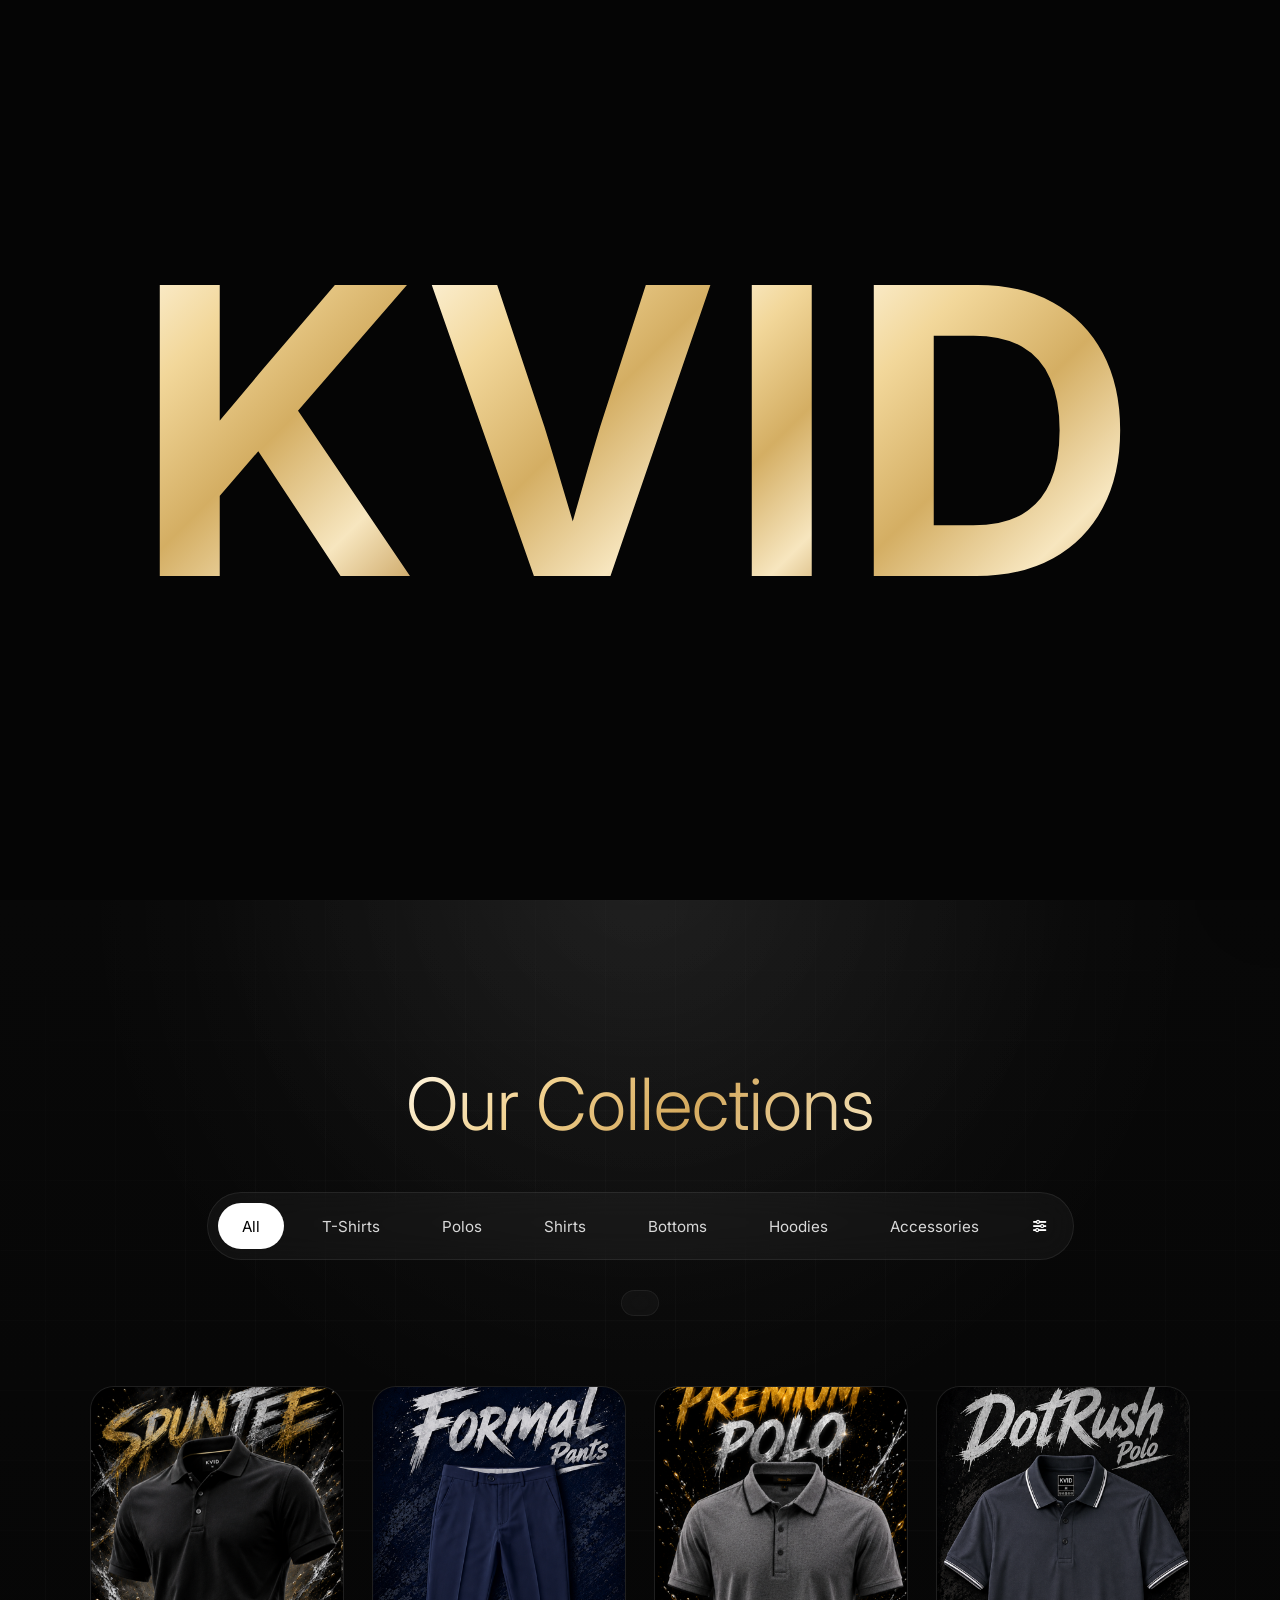
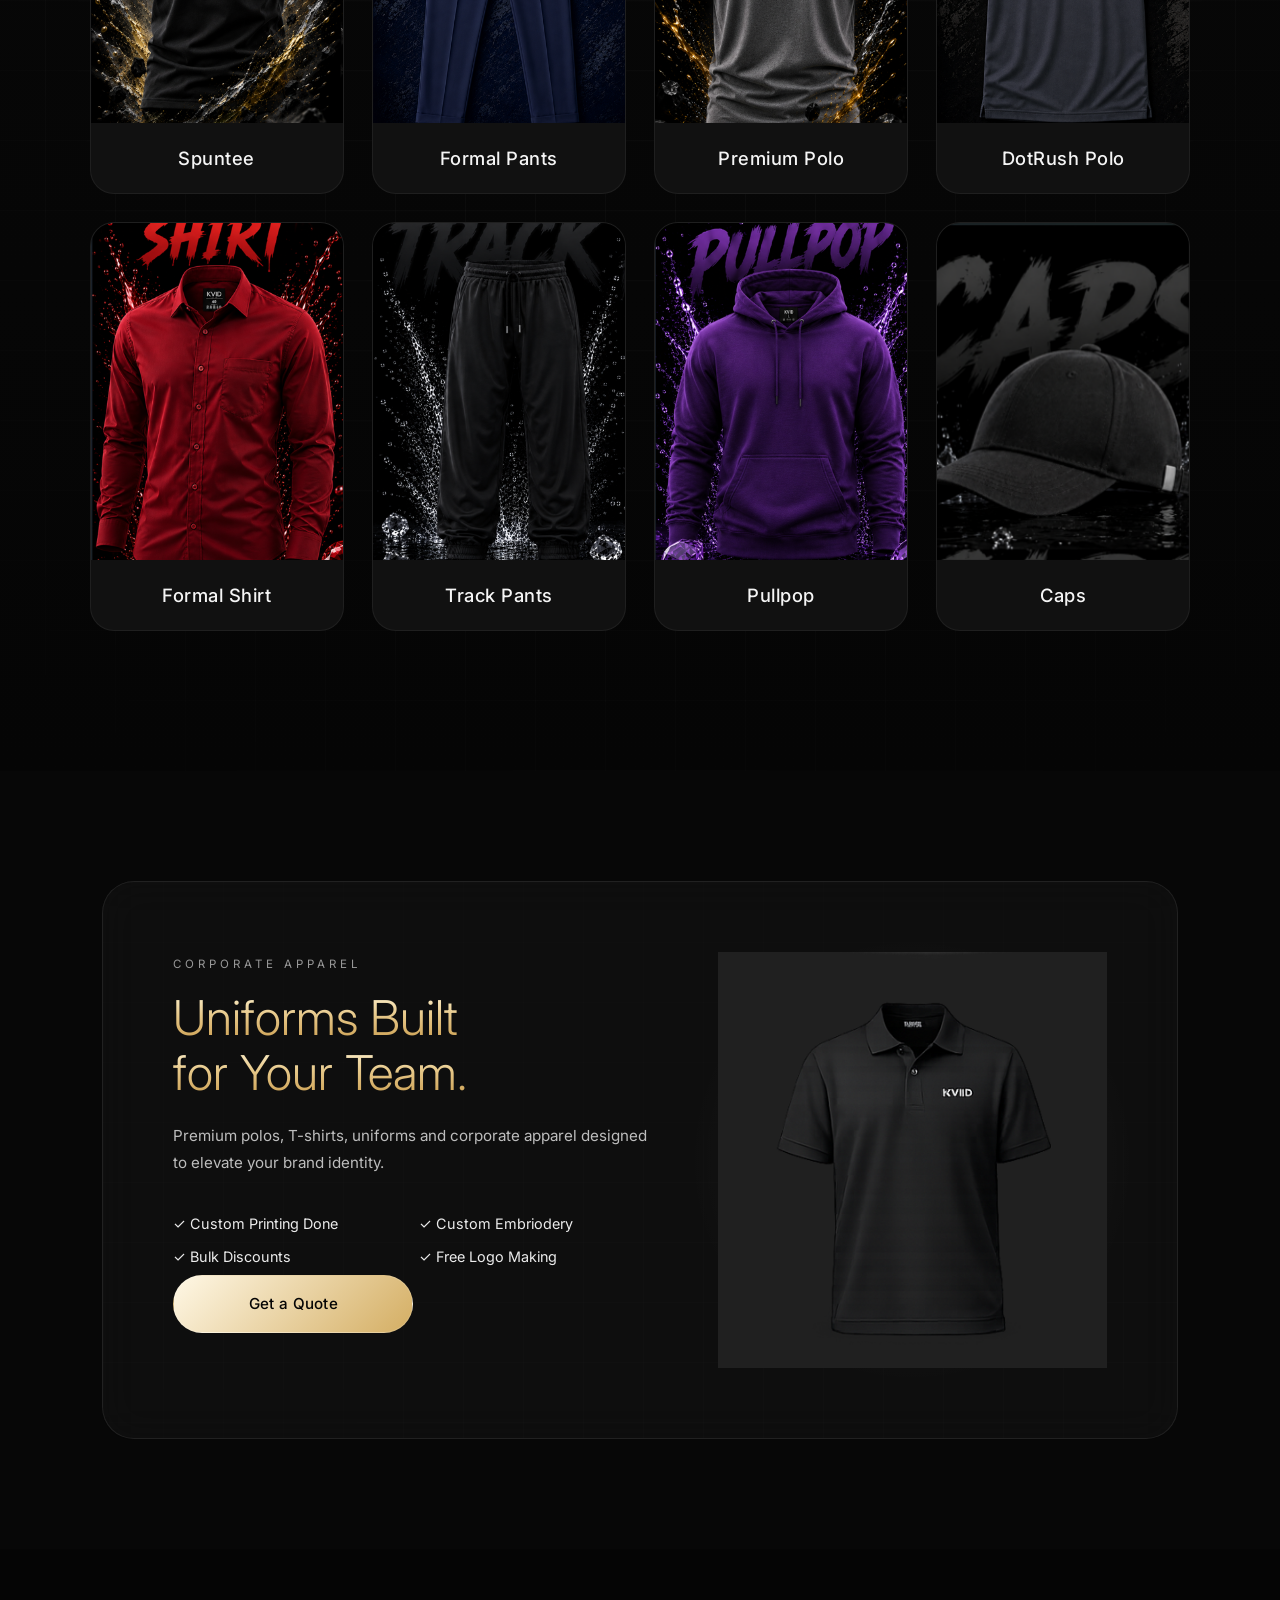
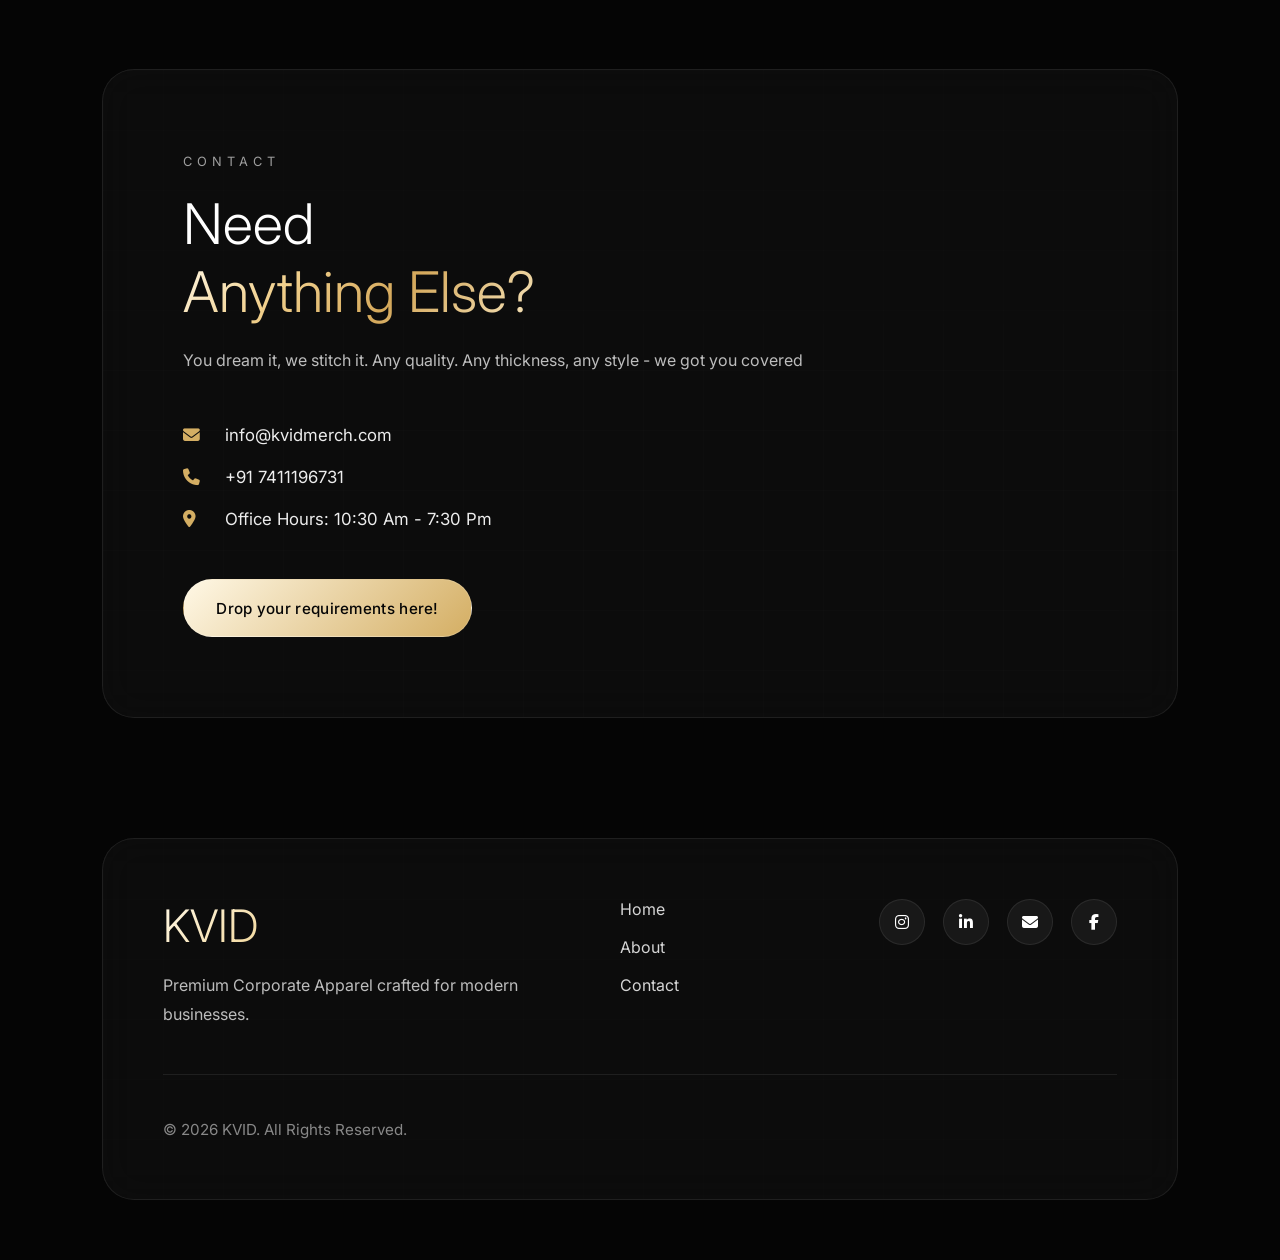
==== commit 10ec80e4: "Fix mobile product modal and cart" ====
--- a/index.html
+++ b/index.html
@@ -35,6 +35,61 @@
     <link rel="stylesheet" href="css/contact.css">
     <link rel="stylesheet" href="css/footer.css">
 
+
+<style>
+/* CART */
+.cart-count { display:inline-flex; align-items:center; justify-content:center; min-width:20px; height:20px; padding:0 6px; margin-left:7px; border-radius:999px; background:#c9a86a; color:#111; font-size:11px; font-weight:700; line-height:1; vertical-align:middle; }
+.cart-overlay { position:fixed; inset:0; background:rgba(0,0,0,.58); backdrop-filter:blur(4px); opacity:0; visibility:hidden; transition:opacity .3s ease, visibility .3s ease; z-index:9998; }
+.cart-overlay.active { opacity:1; visibility:visible; }
+.cart-drawer { position:fixed; top:0; right:0; width:min(440px, 92vw); height:100vh; background:#111; color:#fff; border-left:1px solid rgba(201,168,106,.25); box-shadow:-20px 0 60px rgba(0,0,0,.35); transform:translateX(100%); transition:transform .35s cubic-bezier(.22,1,.36,1); z-index:9999; display:flex; flex-direction:column; }
+.cart-drawer.active { transform:translateX(0); }
+.cart-header { display:flex; align-items:center; justify-content:space-between; padding:28px 26px 22px; border-bottom:1px solid rgba(255,255,255,.08); }
+.cart-label { color:#c9a86a; font-size:10px; letter-spacing:.18em; font-weight:600; }
+.cart-header h2 { margin:7px 0 0; font-size:27px; font-weight:500; }
+.cart-close { border:0; background:none; color:#fff; font-size:32px; cursor:pointer; line-height:1; opacity:.8; }
+.cart-close:hover { opacity:1; color:#c9a86a; }
+.cart-items { flex:1; overflow-y:auto; padding:18px 22px; }
+.cart-empty { height:100%; display:flex; flex-direction:column; align-items:center; justify-content:center; text-align:center; color:rgba(255,255,255,.65); padding:30px; }
+.cart-empty i { color:#c9a86a; font-size:35px; margin-bottom:18px; }
+.cart-empty p { margin:0 0 7px; color:#fff; font-size:18px; }
+.cart-empty span { font-size:13px; line-height:1.6; }
+.cart-item { display:grid; grid-template-columns:82px 1fr auto; gap:14px; padding:15px 0; border-bottom:1px solid rgba(255,255,255,.08); }
+.cart-item-image { width:82px; height:98px; border-radius:8px; overflow:hidden; background:#1b1b1b; }
+.cart-item-image img { width:100%; height:100%; object-fit:cover; display:block; }
+.cart-item-info h3 { margin:2px 0 7px; font-size:15px; font-weight:600; }
+.cart-item-meta { display:flex; flex-wrap:wrap; gap:7px 12px; color:rgba(255,255,255,.58); font-size:11px; }
+.cart-item-price { margin-top:10px; color:#c9a86a; font-size:13px; font-weight:600; }
+.cart-item-actions { display:flex; align-items:flex-end; justify-content:flex-end; flex-direction:column; gap:10px; }
+.cart-qty { display:flex; align-items:center; border:1px solid rgba(255,255,255,.14); border-radius:6px; overflow:hidden; }
+.cart-qty button { width:27px; height:27px; border:0; background:transparent; color:#fff; cursor:pointer; }
+.cart-qty button:hover { background:rgba(201,168,106,.12); color:#c9a86a; }
+.cart-qty span { min-width:28px; text-align:center; font-size:12px; }
+.cart-remove { border:0; background:none; color:rgba(255,255,255,.4); font-size:11px; cursor:pointer; }
+.cart-remove:hover { color:#fff; }
+.cart-footer { padding:20px 22px 24px; border-top:1px solid rgba(255,255,255,.08); background:#111; }
+.cart-total-row { display:flex; justify-content:space-between; align-items:center; margin-bottom:17px; font-size:15px; }
+.cart-total-row strong { color:#c9a86a; font-size:19px; }
+.cart-enquiry { width:100%; }
+@media (max-width:600px) { .cart-header { padding:22px 20px; } .cart-items { padding:12px 18px; } .cart-item { grid-template-columns:68px 1fr; } .cart-item-image { width:68px; height:82px; } .cart-item-actions { grid-column:2; flex-direction:row; align-items:center; justify-content:space-between; } }
+
+.product-description {
+    margin: 12px 0 22px;
+    color: rgba(255,255,255,.62);
+    font-size: 13px;
+    line-height: 1.75;
+    max-width: 520px;
+}
+
+.product-description p {
+    margin: 0;
+}
+
+.product-description p + p {
+    margin-top: 4px;
+}
+
+</style>
+
 </head>
 
 
@@ -89,8 +144,8 @@
 
         </nav>
 
-        <button class="nav-btn">
-            Cart
+        <button class="nav-btn" id="cartButton" type="button">
+            Cart <span class="cart-count" id="cartCount">0</span>
         </button>
 
         <button class="hamburger"
@@ -288,7 +343,6 @@
 
     <div class="subcategory-toolbar">
 
-
         <!-- ======================================
              T-SHIRTS
         ======================================= -->
@@ -297,37 +351,73 @@
             class="subcategory-group active"
             data-parent="t-shirts">
 
-
             <button
                 class="sub-filter active"
                 data-subfilter="all">
-
                 All
-
-            </button>
-
+            </button>
 
             <button
                 class="sub-filter"
                 data-subfilter="spuntee">
-
                 Spuntee
-
-            </button>
-
+            </button>
 
             <button
                 class="sub-filter"
                 data-subfilter="snappy">
-
                 Snappy
-
-            </button>
-
-
-        </div>
-
-
+            </button>
+
+            <button
+                class="sub-filter"
+                data-subfilter="aciddrip">
+                AcidDrip
+            </button>
+
+            <button
+                class="sub-filter"
+                data-subfilter="cloudcot">
+                CloudCot
+            </button>
+
+            <button
+                class="sub-filter"
+                data-subfilter="cotblend">
+                CotBlend
+            </button>
+
+            <button
+                class="sub-filter"
+                data-subfilter="cotblend+">
+                CotBlend+
+            </button>
+
+            <button
+                class="sub-filter"
+                data-subfilter="dotrush">
+                DotRush
+            </button>
+
+            <button
+                class="sub-filter"
+                data-subfilter="cotlycra">
+                Cotlycra
+            </button>
+
+            <button
+                class="sub-filter"
+                data-subfilter="halodrop">
+                Halodrop
+            </button>
+
+            <button
+                class="sub-filter"
+                data-subfilter="honeyflex">
+                HoneyFlex
+            </button>
+
+        </div>
 
         <!-- ======================================
              POLOS
@@ -337,37 +427,31 @@
             class="subcategory-group"
             data-parent="polos">
 
-
             <button
                 class="sub-filter active"
                 data-subfilter="all">
-
                 All
-
-            </button>
-
+            </button>
 
             <button
                 class="sub-filter"
                 data-subfilter="premium-polo">
-
                 Premium Polo
-
-            </button>
-
+            </button>
 
             <button
                 class="sub-filter"
                 data-subfilter="perfomars">
-
                 PerfoMARS
-
-            </button>
-
-
-        </div>
-
-
+            </button>
+
+            <button
+                class="sub-filter"
+                data-subfilter="dotrush-polo">
+                DotRush Polo
+            </button>
+
+        </div>
 
         <!-- ======================================
              SHIRTS
@@ -377,28 +461,19 @@
             class="subcategory-group"
             data-parent="shirts">
 
-
             <button
                 class="sub-filter active"
                 data-subfilter="all">
-
                 All
-
-            </button>
-
+            </button>
 
             <button
                 class="sub-filter"
                 data-subfilter="formal-shirts">
-
                 Formal Shirt
-
-            </button>
-
-
-        </div>
-
-
+            </button>
+
+        </div>
 
         <!-- ======================================
              BOTTOMS
@@ -408,37 +483,31 @@
             class="subcategory-group"
             data-parent="bottoms">
 
-
             <button
                 class="sub-filter active"
                 data-subfilter="all">
-
                 All
-
-            </button>
-
+            </button>
 
             <button
                 class="sub-filter"
                 data-subfilter="track-pants">
-
                 Track Pants
-
-            </button>
-
+            </button>
 
             <button
                 class="sub-filter"
                 data-subfilter="shorts">
-
                 Shorts
-
-            </button>
-
-
-        </div>
-
-
+            </button>
+
+            <button
+                class="sub-filter"
+                data-subfilter="formal-pants">
+                Formal Pants
+            </button>
+
+        </div>
 
         <!-- ======================================
              HOODIES
@@ -448,28 +517,19 @@
             class="subcategory-group"
             data-parent="hoodies">
 
-
             <button
                 class="sub-filter active"
                 data-subfilter="all">
-
                 All
-
-            </button>
-
+            </button>
 
             <button
                 class="sub-filter"
                 data-subfilter="pullpop">
-
                 Pullpop
-
-            </button>
-
-
-        </div>
-
-
+            </button>
+
+        </div>
 
         <!-- ======================================
              ACCESSORIES
@@ -479,30 +539,21 @@
             class="subcategory-group"
             data-parent="accessories">
 
-
             <button
                 class="sub-filter active"
                 data-subfilter="all">
-
                 All
-
-            </button>
-
+            </button>
 
             <button
                 class="sub-filter"
                 data-subfilter="caps">
-
                 Caps
-
-            </button>
-
-
-        </div>
-
+            </button>
+
+        </div>
 
     </div>
-
 
 
     <!-- ==========================================
@@ -571,6 +622,148 @@
         </div>
 
 
+        <!-- =====================================
+             CLOUDCOT
+        ====================================== -->
+
+        <div
+            class="collection-card"
+
+            data-category="t-shirts"
+
+            data-subcategory="cloudcot"
+
+            data-name="CloudCot"
+
+            data-blue-front="images/cloudcot-blue-front.png"
+            data-blue-back="images/cloudcot-blue-back.png"
+
+            data-red-front="images/cloudcot-red-front.png"
+            data-red-back="images/cloudcot-red-back.png"
+
+            data-yellow-front="images/cloudcot-yellow-front.png"
+            data-yellow-back="images/cloudcot-yellow-back.png"
+
+            data-grey-front="images/cloudcot-grey-front.png"
+            data-grey-back="images/cloudcot-grey-back.png">
+
+
+            <div class="card-flip">
+
+                <div class="card-inner">
+
+                    <img
+                        class="card-front"
+                        src="images/cloudcot-blue-front.png"
+                        alt="CloudCot Cyan Front">
+
+                    <img
+                        class="card-back"
+                        src="images/cloudcot-blue-back.png"
+                        alt="CloudCot Cyan Back">
+
+                </div>
+
+            </div>
+
+
+            <h3>
+                CloudCot
+            </h3>
+
+
+        </div>
+
+
+        <!-- =====================================
+             COTBLEND
+        ====================================== -->
+
+        <div
+            class="collection-card"
+            data-category="t-shirts"
+            data-subcategory="cotblend"
+            data-name="CotBlend"
+
+            data-black-front="images/cotblend-black-front.png"
+            data-black-back="images/cotblend-black-back.png"
+
+            data-blue-front="images/cotblend-blue-front.png"
+            data-blue-back="images/cotblend-blue-back.png"
+
+            data-purple-front="images/cotblend-purple-front.png"
+            data-purple-back="images/cotblend-purple-back.png"
+
+            data-red-front="images/cotblend-red-front.png"
+            data-red-back="images/cotblend-red-back.png">
+
+            <div class="card-flip">
+                <div class="card-inner">
+
+                    <img
+                        class="card-front"
+                        src="images/cotblend-black-front.png"
+                        alt="CotBlend Black Front">
+
+                    <img
+                        class="card-back"
+                        src="images/cotblend-black-back.png"
+                        alt="CotBlend Black Back">
+
+                </div>
+            </div>
+
+            <h3>
+                CotBlend
+            </h3>
+
+        </div>
+
+
+        <!-- =====================================
+             COTBLEND+
+        ====================================== -->
+
+        <div
+            class="collection-card"
+            data-category="t-shirts"
+            data-subcategory="cotblend+"
+            data-name="CotBlend+"
+
+            data-red-front="images/cotblend+-red-front.png"
+            data-red-back="images/cotblend+-red-back.png"
+
+            data-black-front="images/cotblend+-black-front.png"
+            data-black-back="images/cotblend+-black-back.png"
+
+            data-blue-front="images/cotblend+-blue-front.png"
+            data-blue-back="images/cotblend+-blue-back.png"
+
+            data-yellow-front="images/cotblend+-yellow-front.png"
+            data-yellow-back="images/cotblend+-yellow-back.png">
+
+            <div class="card-flip">
+                <div class="card-inner">
+
+                    <img
+                        class="card-front"
+                        src="images/cotblend+-red-front.png"
+                        alt="CotBlend+ Red Front">
+
+                    <img
+                        class="card-back"
+                        src="images/cotblend+-red-back.png"
+                        alt="CotBlend+ Red Back">
+
+                </div>
+            </div>
+
+            <h3>
+                CotBlend+
+            </h3>
+
+        </div>
+
 
         <!-- =====================================
              SNAPPY
@@ -628,6 +821,249 @@
         </div>
 
 
+        <!-- =====================================
+             ACIDDRIP
+        ====================================== -->
+
+        <div
+            class="collection-card"
+
+            data-category="t-shirts"
+
+            data-subcategory="aciddrip"
+
+            data-name="AcidDrip"
+
+            data-green-front="images/acid-drip-green-front.png"
+            data-green-back="images/acid-drip-green-back.png"
+
+            data-blue-front="images/acid-drip-blue-front.png"
+            data-blue-back="images/acid-drip-blue-back.png"
+
+            data-red-front="images/acid-drip-red-front.png"
+            data-red-back="images/acid-drip-red-back.png"
+
+            data-grey-front="images/acid-drip-grey-front.png"
+            data-grey-back="images/acid-drip-grey-back.png">
+
+
+            <div class="card-flip">
+
+                <div class="card-inner">
+
+                    <img
+                        class="card-front"
+                        src="images/acid-drip-green-front.png"
+                        alt="AcidDrip Green Front">
+
+                    <img
+                        class="card-back"
+                        src="images/acid-drip-green-back.png"
+                        alt="AcidDrip Green Back">
+
+                </div>
+
+            </div>
+
+
+            <h3>
+                AcidDrip
+            </h3>
+
+
+        </div>
+
+
+        <!-- =====================================
+             DOTRUSH
+        ====================================== -->
+
+        <div
+            class="collection-card"
+
+            data-category="t-shirts"
+
+            data-subcategory="dotrush"
+
+            data-name="DotRush"
+
+            data-white-front="images/dotrush-white-front.png"
+            data-white-back="images/dotrush-white-back.png"
+
+            data-black-front="images/dotrush-black-front.png"
+            data-black-back="images/dotrush-black-back.png"
+
+            data-blue-front="images/dotrush-blue-front.png"
+            data-blue-back="images/dotrush-blue-back.png"
+
+            data-yellow-front="images/dotrush-yellow-front.png"
+            data-yellow-back="images/dotrush-yellow-back.png">
+
+
+            <div class="card-flip">
+
+                <div class="card-inner">
+
+
+                    <img
+                        class="card-front"
+                        src="images/dotrush-white-front.png"
+                        alt="DotRush White Front">
+
+
+                    <img
+                        class="card-back"
+                        src="images/dotrush-white-back.png"
+                        alt="DotRush White Back">
+
+
+                </div>
+
+            </div>
+
+
+            <h3>
+                DotRush
+            </h3>
+
+
+        </div>
+
+
+        <!-- =====================================
+             COTLYCRA
+        ====================================== -->
+
+        <div
+            class="collection-card"
+
+            data-category="t-shirts"
+
+            data-subcategory="cotlycra"
+
+            data-name="Cotlycra"
+
+            data-pink-front="images/cotlycra-pink-front.png"
+            data-pink-back="images/cotlycra-pink-back.png"
+
+            data-yellow-front="images/cotlycra-yellow-front.png"
+            data-yellow-back="images/cotlycra-yellow-back.png"
+
+            data-blue-front="images/cotlycra-blue-front.png"
+            data-blue-back="images/cotlycra-blue-back.png"
+
+            data-red-front="images/cotlycra-red-front.png"
+            data-red-back="images/cotlycra-red-back.png">
+
+
+            <div class="card-flip">
+
+                <div class="card-inner">
+
+
+                    <img
+                        class="card-front"
+                        src="images/cotlycra-pink-front.png"
+                        alt="Cotlycra Pink Front">
+
+
+                    <img
+                        class="card-back"
+                        src="images/cotlycra-pink-back.png"
+                        alt="Cotlycra Pink Back">
+
+
+                </div>
+
+            </div>
+
+
+            <h3>
+                Cotlycra
+            </h3>
+
+
+        </div>
+
+
+        <!-- =====================================
+             HALODROP
+        ====================================== -->
+
+        <div
+            class="collection-card"
+            data-category="t-shirts"
+            data-subcategory="halodrop"
+            data-name="Halodrop"
+            data-pink-front="images/halodrop-pink-front.png"
+            data-pink-back="images/halodrop-pink-back.png"
+            data-blue-front="images/halodrop-blue-front.png"
+            data-blue-back="images/halodrop-blue-back.png"
+            data-black-front="images/halodrop-black-front.png"
+            data-black-back="images/halodrop-black-back.png"
+            data-white-front="images/halodrop-white-front.png"
+            data-white-back="images/halodrop-white-back.png">
+            <div class="card-flip">
+                <div class="card-inner">
+                    <img class="card-front" src="images/halodrop-pink-front.png" alt="Halodrop Pink Front">
+                    <img class="card-back" src="images/halodrop-pink-back.png" alt="Halodrop Pink Back">
+                </div>
+            </div>
+            <h3>Halodrop</h3>
+        </div>
+
+
+        <!-- =====================================
+             HONEYFLEX
+        ====================================== -->
+
+        <div
+            class="collection-card"
+            data-category="t-shirts"
+            data-subcategory="honeyflex"
+            data-name="HoneyFlex"
+            data-purple-front="images/honeyflex-purple-front.png"
+            data-purple-back="images/honeyflex-purple-back.png"
+            data-blue-front="images/honeyflex-blue-front.png"
+            data-blue-back="images/honeyflex-blue-back.png"
+            data-black-front="images/honeyflex-black-front.png"
+            data-black-back="images/honeyflex-black-back.png"
+            data-white-front="images/honeyflex-white-front.png"
+            data-white-back="images/honeyflex-white-back.png">
+            <div class="card-flip">
+                <div class="card-inner">
+                    <img class="card-front" src="images/honeyflex-purple-front.png" alt="HoneyFlex Purple Front">
+                    <img class="card-back" src="images/honeyflex-purple-back.png" alt="HoneyFlex Purple Back">
+                </div>
+            </div>
+            <h3>HoneyFlex</h3>
+        </div>
+
+
+        <!-- =====================================
+             FORMAL PANTS
+        ====================================== -->
+
+        <div
+            class="collection-card"
+            data-category="bottoms"
+            data-subcategory="formal-pants"
+            data-name="Formal Pants"
+            data-blue-front="images/formal-pants-blue-front.png"
+            data-blue-back="images/formal-pants-blue-back.png"
+            data-black-front="images/formal-pants-black-front.png"
+            data-black-back="images/formal-pants-black-back.png"
+            data-white-front="images/formal-pants-white-front.png"
+            data-white-back="images/formal-pants-white-back.png">
+            <div class="card-flip">
+                <div class="card-inner">
+                    <img class="card-front" src="images/formal-pants-blue-front.png" alt="Formal Pants Blue Front">
+                    <img class="card-back" src="images/formal-pants-blue-back.png" alt="Formal Pants Blue Back">
+                </div>
+            </div>
+            <h3>Formal Pants</h3>
+        </div>
+
 
         <!-- =====================================
              PREMIUM POLO
@@ -685,7 +1121,6 @@
         </div>
 
 
-
         <!-- =====================================
              PERFOMARS
         ====================================== -->
@@ -741,6 +1176,61 @@
 
         </div>
 
+
+        <!-- =====================================
+             DOTRUSH POLO
+        ====================================== -->
+
+        <div
+            class="collection-card"
+
+            data-category="polos"
+
+            data-subcategory="dotrush-polo"
+
+            data-name="DotRush Polo"
+
+            data-black-front="images/dotrush-polo-black-front.png"
+            data-black-back="images/dotrush-polo-black-back.png"
+
+            data-red-front="images/dotrush-polo-red-front.png"
+            data-red-back="images/dotrush-polo-red-back.png"
+
+            data-blue-front="images/dotrush-polo-blue-front.png"
+            data-blue-back="images/dotrush-polo-blue-back.png"
+
+            data-yellow-front="images/dotrush-polo-yellow-front.png"
+            data-yellow-back="images/dotrush-polo-yellow-back.png">
+
+
+            <div class="card-flip">
+
+                <div class="card-inner">
+
+
+                    <img
+                        class="card-front"
+                        src="images/dotrush-polo-black-front.png"
+                        alt="DotRush Polo Black Front">
+
+
+                    <img
+                        class="card-back"
+                        src="images/dotrush-polo-black-back.png"
+                        alt="DotRush Polo Black Back">
+
+
+                </div>
+
+            </div>
+
+
+            <h3>
+                DotRush Polo
+            </h3>
+
+
+        </div>
 
 
         <!-- =====================================
@@ -1088,9 +1578,10 @@
 
 
             <p class="product-price">
-                ₹499
+                $
             </p>
 
+            <div class="product-description" id="productDescription"></div>
 
             <h4>
                 Colours
@@ -1146,6 +1637,12 @@
                     data-color="purple">
                 </button>
 
+
+                <button
+                    class="color pink"
+                    data-color="pink">
+                </button>
+
             </div>
 
 
@@ -1192,7 +1689,7 @@
 
 
 
-            <button class="primary-btn">
+            <button class="primary-btn" id="addToCartButton" type="button">
                 Add to Cart
             </button>
 
@@ -1205,6 +1702,40 @@
 
 </div>
 
+
+
+
+<!-- ==========================================
+     CART DRAWER
+========================================== -->
+
+<div class="cart-overlay" id="cartOverlay"></div>
+
+<aside class="cart-drawer" id="cartDrawer" aria-hidden="true">
+    <div class="cart-header">
+        <div>
+            <span class="cart-label">YOUR SELECTION</span>
+            <h2>Your Cart</h2>
+        </div>
+        <button class="cart-close" id="cartClose" type="button" aria-label="Close cart">&times;</button>
+    </div>
+
+    <div class="cart-items" id="cartItems">
+        <div class="cart-empty">
+            <i class="fa-solid fa-bag-shopping"></i>
+            <p>Your cart is empty.</p>
+            <span>Add products from the collection to get started.</span>
+        </div>
+    </div>
+
+    <div class="cart-footer">
+        <div class="cart-total-row">
+            <span>Total</span>
+            <strong id="cartTotal">$</strong>
+        </div>
+        <button class="primary-btn cart-enquiry" id="cartEnquiry" type="button">Request a Quote</button>
+    </div>
+</aside>
 
 
 <!-- ==========================================
@@ -1246,8 +1777,10 @@
 
             <p>
 
+
                 Premium polos, T-shirts, uniforms and corporate apparel
                 designed to elevate your brand identity.
+
 
             </p>
 
--- a/css/collections.css
+++ b/css/collections.css
@@ -836,7 +836,9 @@
     background:#1f6b3a;
 
 }
-
+.pink {
+    background: #e78fb3;
+}
 
 .product-image:hover .front-img{
 
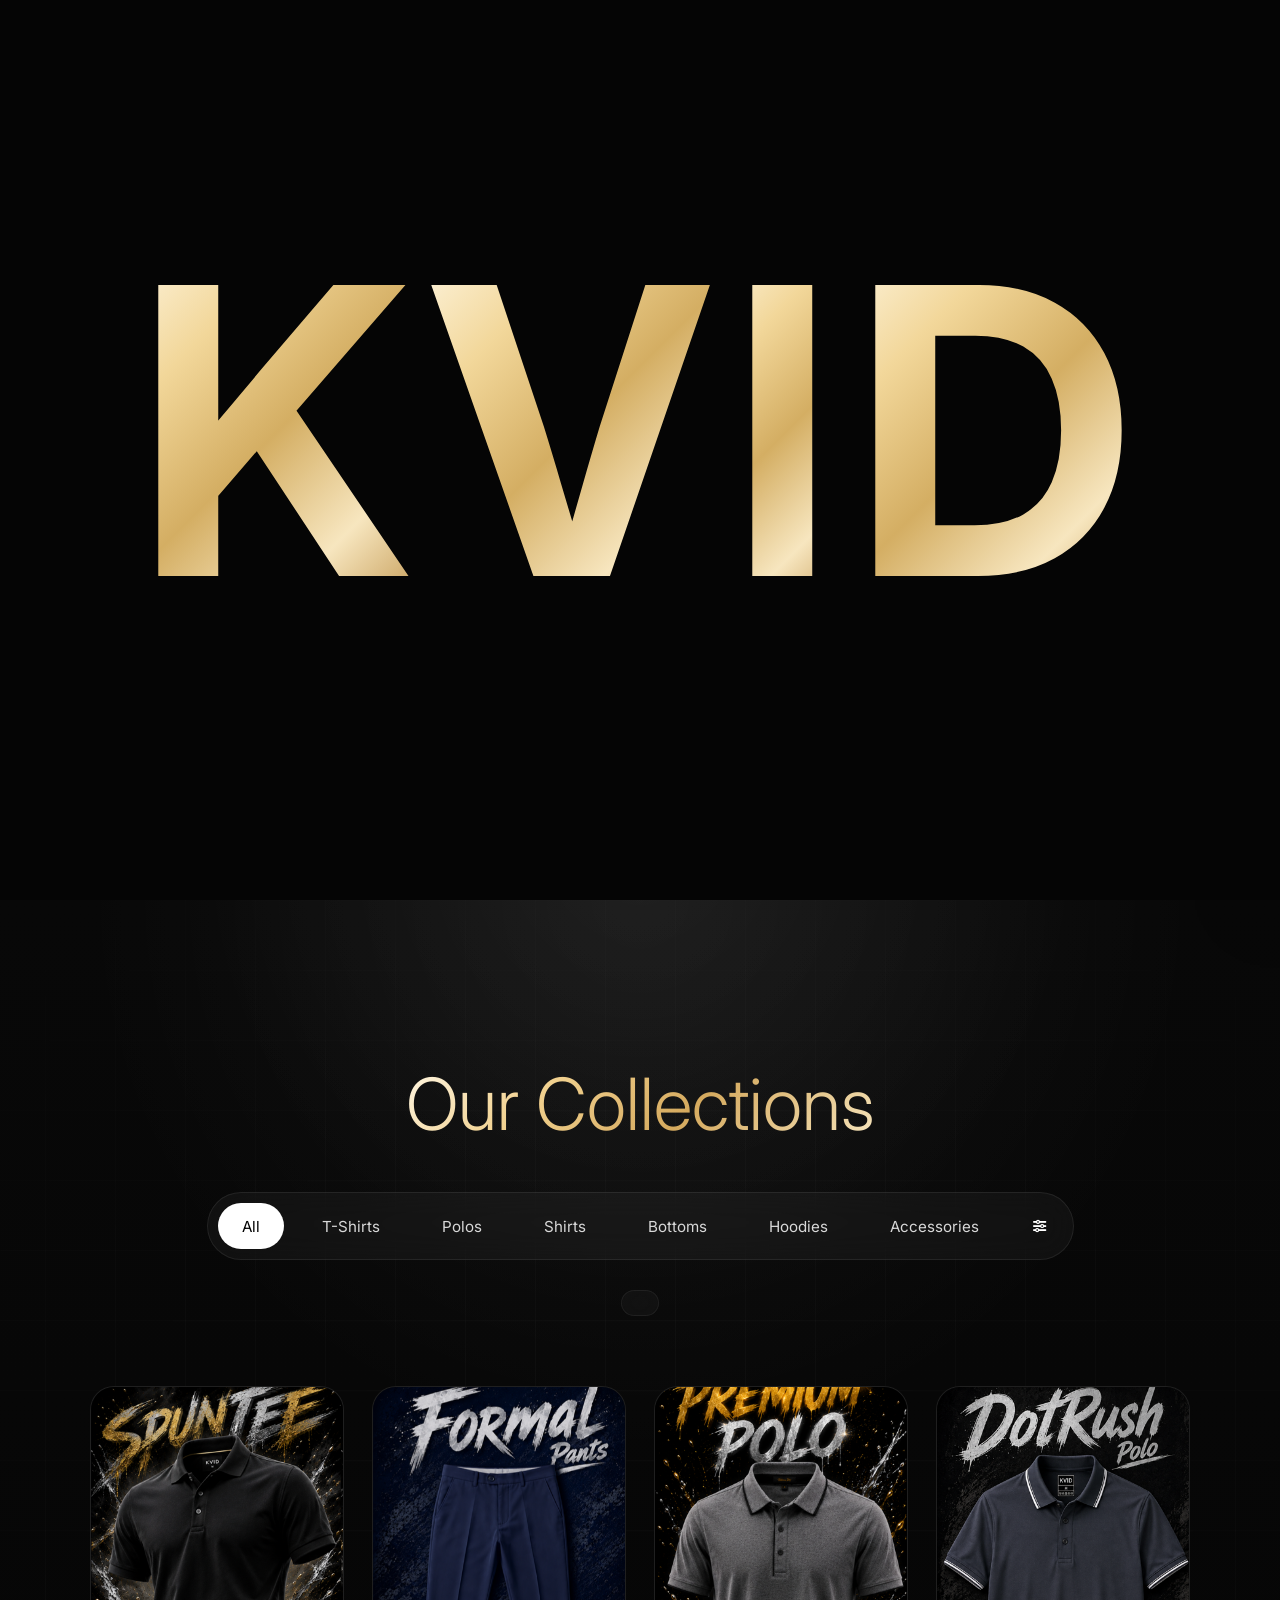
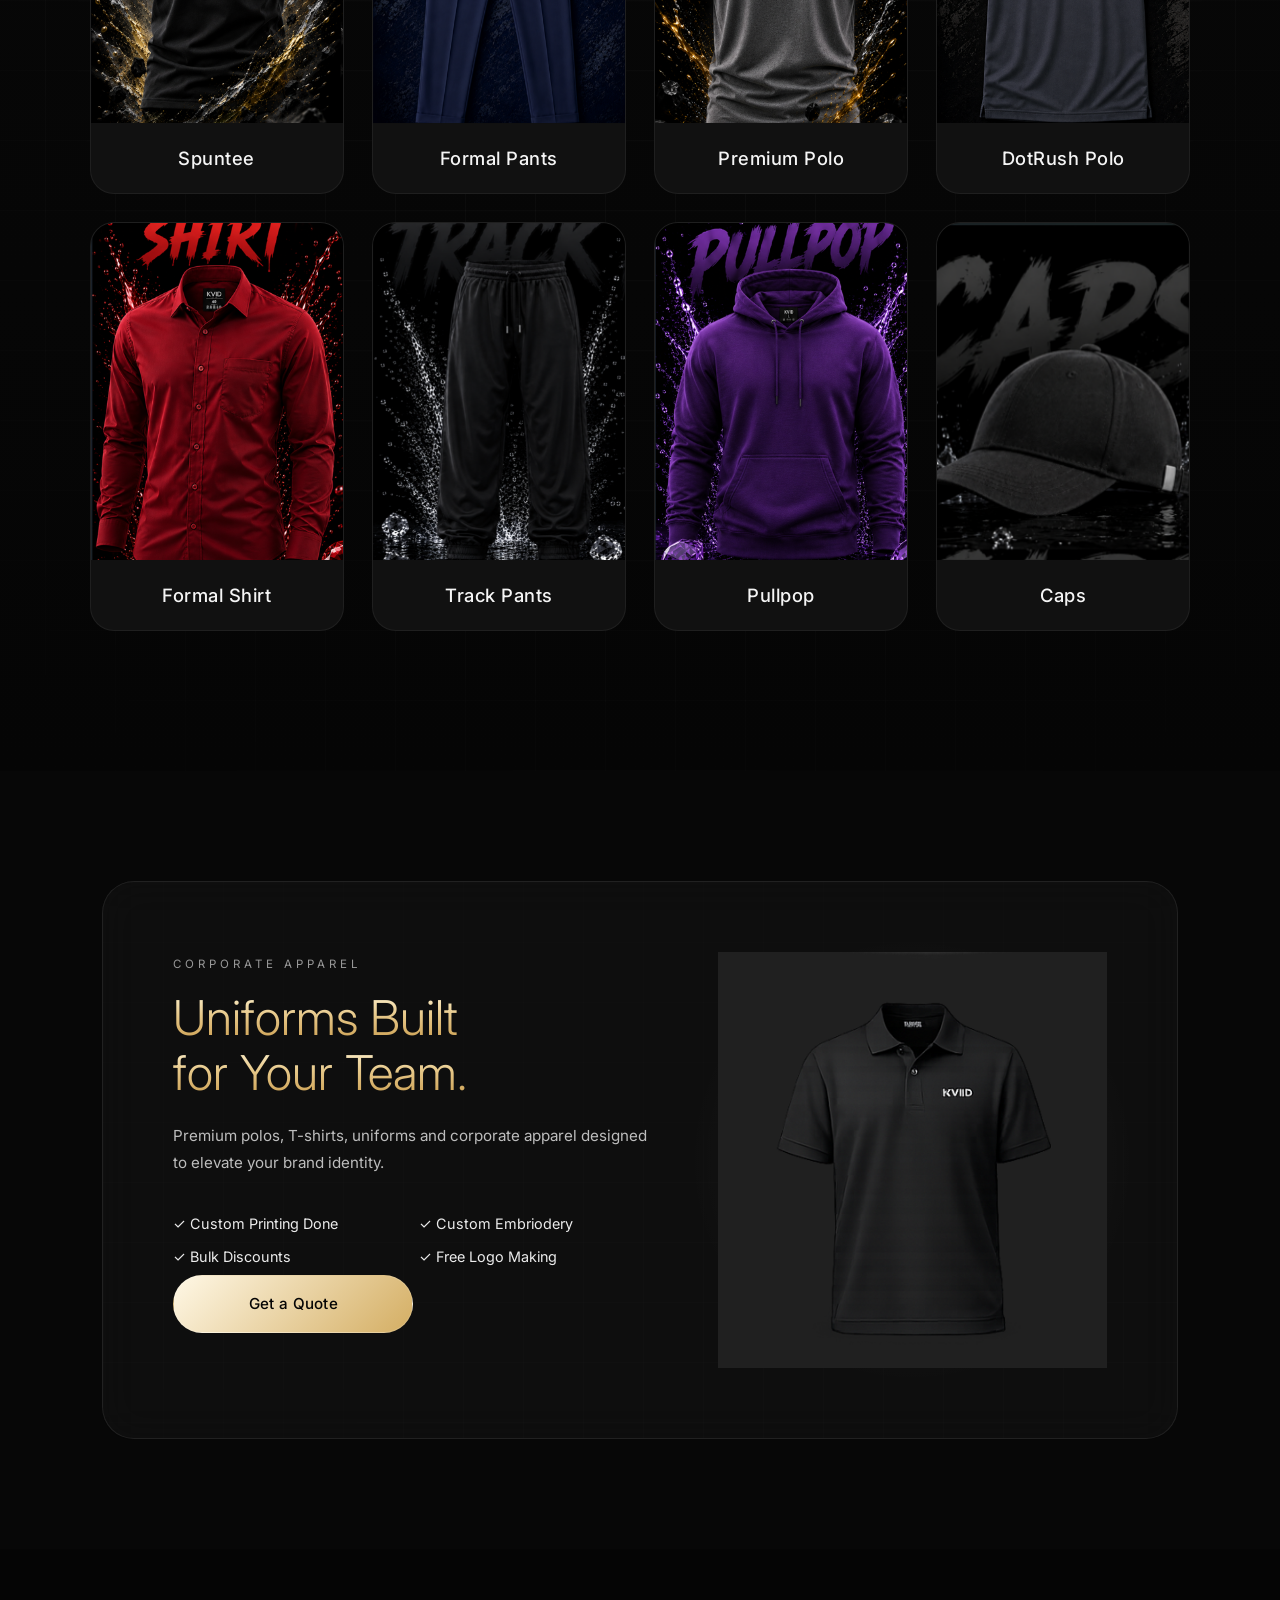
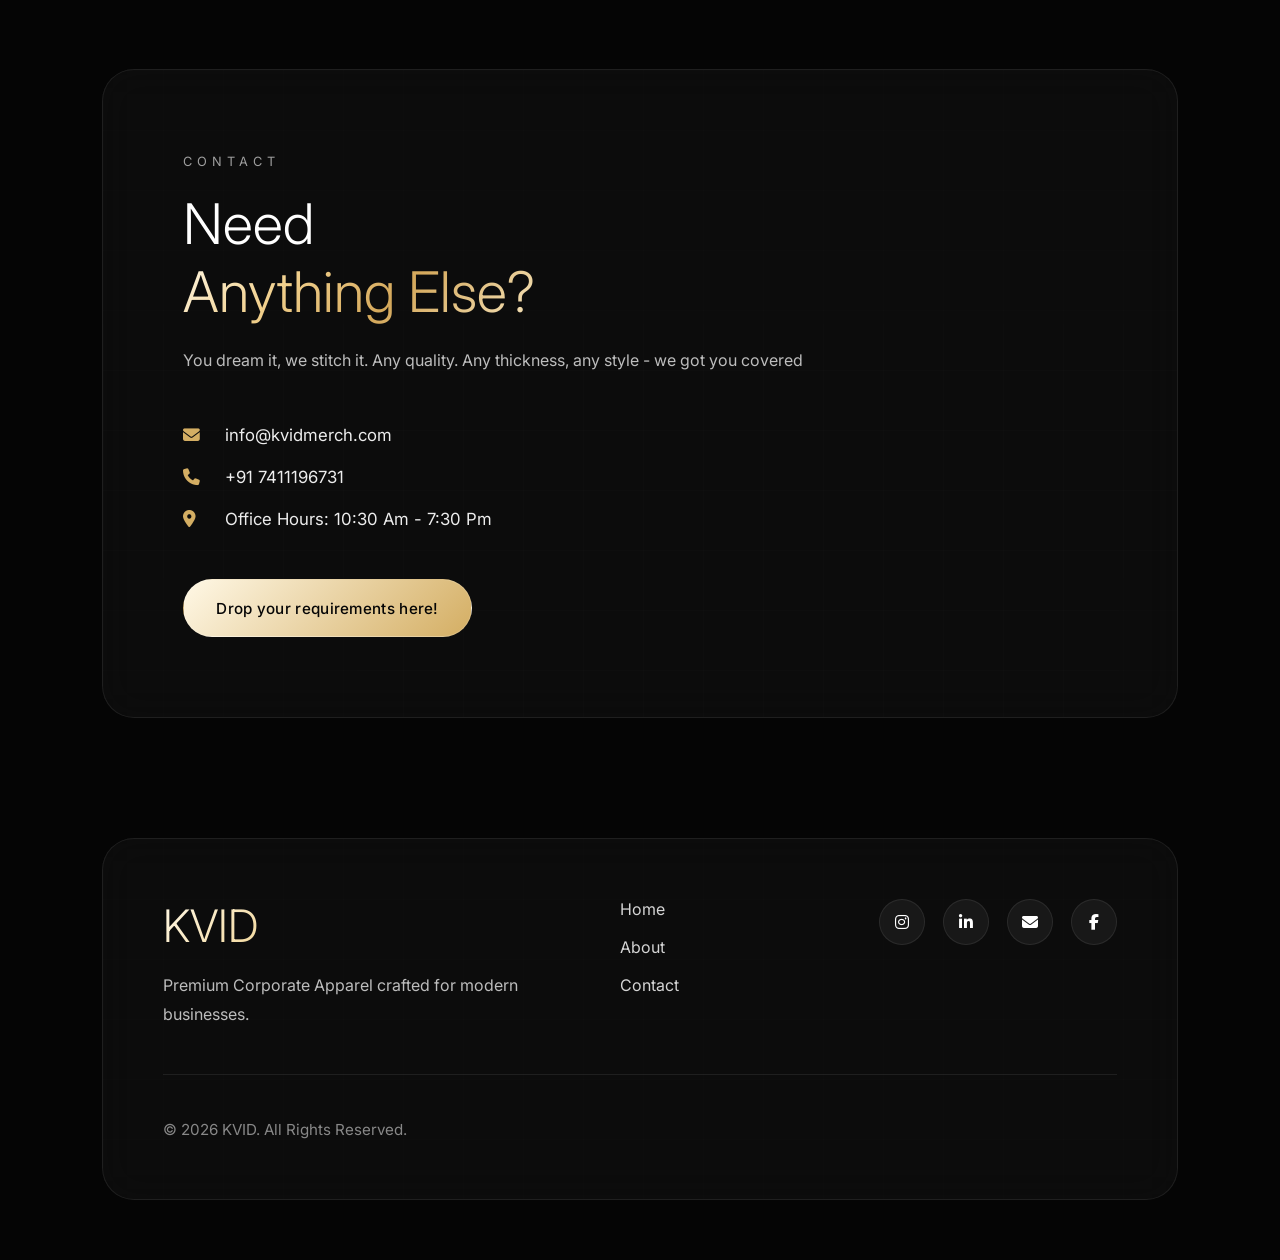
==== commit a3e216d3: "Fixed title" ====
--- a/index.html
+++ b/index.html
@@ -8,7 +8,7 @@
     <meta name="viewport"
           content="width=device-width, initial-scale=1.0">
 
-    <title>KVID Corporate</title>
+    <title>KVID Merch</title>
 
     <link rel="stylesheet"
           href="https://cdnjs.cloudflare.com/ajax/libs/font-awesome/6.7.2/css/all.min.css">
